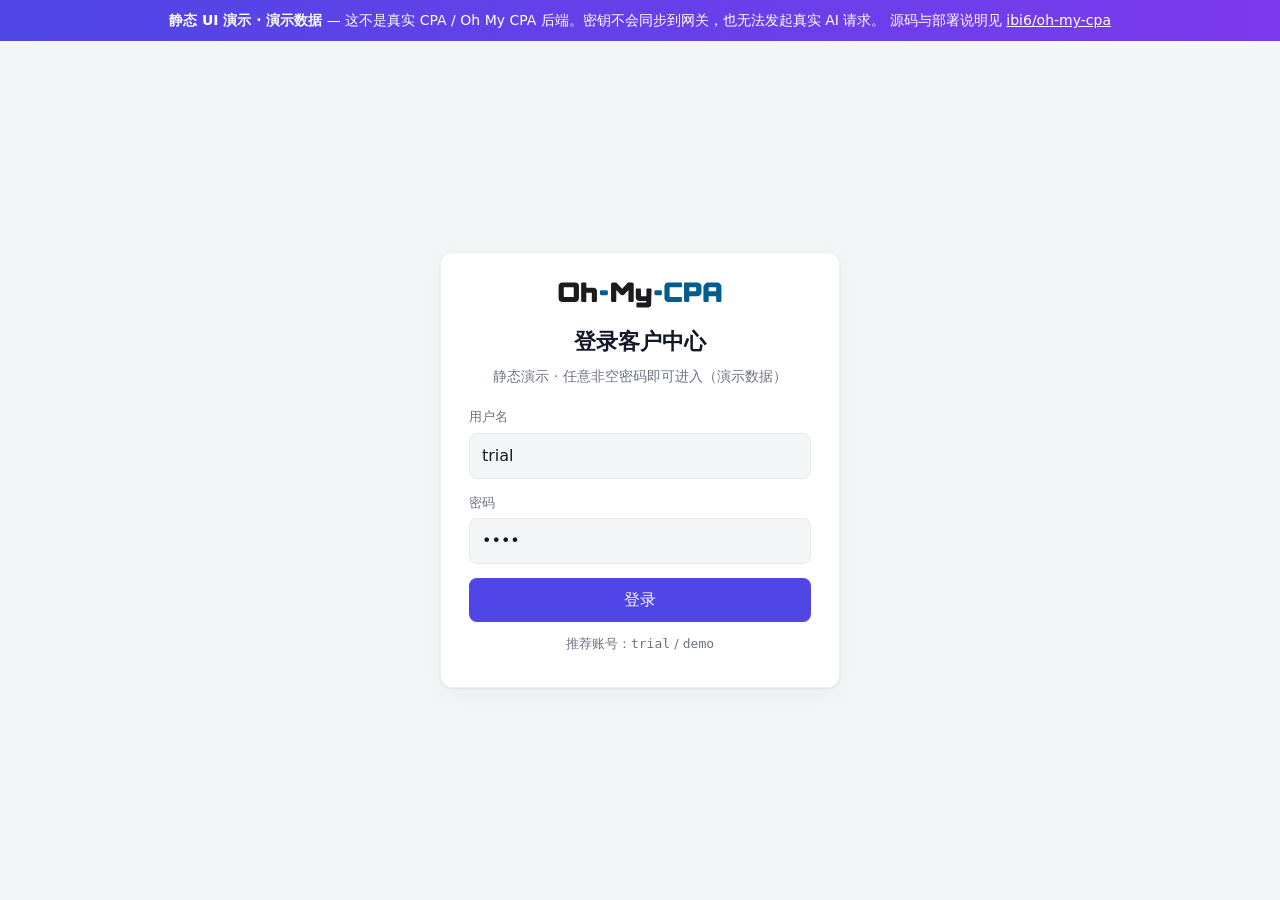
==== docs/portal-demo/index.html @ 4118c865 "docs(portal): add static customer-portal demo for GitHub Pages Ship a self-contained Chinese UI walk" ====
<!DOCTYPE html>
<html lang="zh-CN">
<head>
<meta charset="UTF-8" />
<meta name="viewport" content="width=device-width, initial-scale=1" />
<title>Oh My CPA · 客户门户演示</title>
<meta name="description" content="Oh My CPA P1 客户门户静态演示（演示数据，无真实后端）" />
<link rel="icon" href="data:image/svg+xml,%3Csvg xmlns='http://www.w3.org/2000/svg' viewBox='0 0 32 32'%3E%3Crect width='32' height='32' rx='8' fill='%234f46e5'/%3E%3Ctext x='16' y='22' text-anchor='middle' fill='white' font-size='14' font-family='system-ui'%3Eo%3C/text%3E%3C/svg%3E" />
<style>
  :root {
    --bg: #f4f5f7;
    --bg-elevated: #ffffff;
    --bg-surface: #f0f1f4;
    --fg: #111827;
    --muted: #6b7280;
    --border: #e5e7eb;
    --border-soft: #eef0f3;
    --accent: #4f46e5;
    --accent-fg: #ffffff;
    --success: #059669;
    --success-bg: #ecfdf5;
    --warn: #d97706;
    --warn-bg: #fffbeb;
    --danger: #dc2626;
    --danger-bg: #fef2f2;
    --neutral-bg: #f3f4f6;
    --radius: 12px;
    --radius-sm: 8px;
    --shadow: 0 1px 2px rgba(15, 23, 42, 0.06), 0 8px 24px rgba(15, 23, 42, 0.04);
    --font: "Inter", "PingFang SC", "Noto Sans SC", "Segoe UI", system-ui, sans-serif;
    --mono: "JetBrains Mono", "SF Mono", ui-monospace, Menlo, Consolas, monospace;
  }
  @media (prefers-color-scheme: dark) {
    :root {
      --bg: #0b0d12;
      --bg-elevated: #141821;
      --bg-surface: #1a1f2b;
      --fg: #e5e7eb;
      --muted: #9ca3af;
      --border: #2a3140;
      --border-soft: #1f2533;
      --accent: #818cf8;
      --accent-fg: #0b0d12;
      --success: #34d399;
      --success-bg: #064e3b;
      --warn: #fbbf24;
      --warn-bg: #451a03;
      --danger: #f87171;
      --danger-bg: #450a0a;
      --neutral-bg: #1f2533;
      --shadow: 0 1px 2px rgba(0,0,0,.4), 0 12px 32px rgba(0,0,0,.35);
    }
  }
  * { box-sizing: border-box; }
  html, body { margin: 0; padding: 0; }
  body {
    font-family: var(--font);
    background: var(--bg);
    color: var(--fg);
    min-height: 100vh;
    line-height: 1.5;
  }
  a { color: var(--accent); text-decoration: none; }
  a:hover { text-decoration: underline; }
  button, input {
    font: inherit;
  }
  .banner {
    background: linear-gradient(90deg, #4f46e5, #7c3aed);
    color: #fff;
    padding: 10px 16px;
    text-align: center;
    font-size: 14px;
  }
  .banner strong { font-weight: 700; }
  .banner a { color: #fff; text-decoration: underline; }

  /* Auth */
  .auth-shell { min-height: calc(100vh - 42px); display: flex; flex-direction: column; }
  .auth-main { flex: 1; display: grid; place-items: center; padding: 24px; }
  .auth-card {
    width: 100%; max-width: 400px;
    background: var(--bg-elevated);
    border: 1px solid var(--border-soft);
    border-radius: var(--radius);
    box-shadow: var(--shadow);
    padding: 28px 28px 20px;
  }
  .auth-brand { display: flex; justify-content: center; margin-bottom: 16px; }
  .auth-brand img { height: 28px; }
  .auth-title { margin: 0 0 8px; font-size: 22px; text-align: center; }
  .auth-sub { margin: 0 0 20px; color: var(--muted); text-align: center; font-size: 14px; }
  .field { margin-bottom: 14px; }
  .field label { display: block; font-size: 13px; margin-bottom: 6px; color: var(--muted); }
  .field input {
    width: 100%; padding: 10px 12px; border-radius: var(--radius-sm);
    border: 1px solid var(--border); background: var(--bg); color: var(--fg);
  }
  .field input:focus { outline: 2px solid color-mix(in srgb, var(--accent) 40%, transparent); border-color: var(--accent); }
  .btn {
    display: inline-flex; align-items: center; justify-content: center; gap: 6px;
    border: 1px solid transparent; border-radius: var(--radius-sm);
    padding: 9px 14px; cursor: pointer; font-weight: 560;
    background: var(--bg-surface); color: var(--fg);
  }
  .btn:hover { filter: brightness(0.98); }
  .btn-primary { background: var(--accent); color: var(--accent-fg); }
  .btn-primary:hover { filter: brightness(1.05); }
  .btn-ghost { background: transparent; border-color: var(--border); }
  .btn-danger { background: var(--danger-bg); color: var(--danger); border-color: transparent; }
  .btn-block { width: 100%; }
  .btn-link { background: none; border: none; color: var(--accent); padding: 8px; cursor: pointer; }
  .hint { font-size: 13px; color: var(--muted); text-align: center; margin-top: 12px; }
  .error {
    background: var(--danger-bg); color: var(--danger);
    border-radius: var(--radius-sm); padding: 10px 12px; margin-bottom: 12px; font-size: 14px;
  }

  /* Shell */
  .shell { min-height: calc(100vh - 42px); display: flex; flex-direction: column; }
  .header {
    display: flex; align-items: center; gap: 16px; flex-wrap: wrap;
    padding: 12px 24px; border-bottom: 1px solid var(--border-soft);
    background: var(--bg-elevated);
  }
  .brand { display: flex; align-items: center; gap: 8px; font-weight: 600; }
  .brand img { height: 22px; }
  .brand .suffix { opacity: 0.7; font-weight: 500; font-size: 13px; }
  .nav { display: flex; gap: 4px; flex: 1; flex-wrap: wrap; }
  .nav a {
    padding: 6px 12px; border-radius: 999px; color: var(--muted); font-size: 14px; font-weight: 500;
  }
  .nav a:hover { background: var(--bg-surface); text-decoration: none; color: var(--fg); }
  .nav a.active { background: color-mix(in srgb, var(--accent) 14%, transparent); color: var(--accent); }
  .user { display: flex; align-items: center; gap: 8px; font-size: 14px; color: var(--muted); }
  .main {
    width: 100%; max-width: 1120px; margin: 0 auto; padding: 24px;
    display: flex; flex-direction: column; gap: 16px;
  }
  .page-title { margin: 0; font-size: 24px; }
  .page-sub { margin: 4px 0 0; color: var(--muted); font-size: 14px; }
  .toolbar { display: flex; flex-wrap: wrap; align-items: center; justify-content: space-between; gap: 12px; }

  .panel {
    background: var(--bg-elevated); border: 1px solid var(--border-soft);
    border-radius: var(--radius); box-shadow: var(--shadow); padding: 16px 18px;
  }
  .panel h3 { margin: 0 0 12px; font-size: 15px; }
  .stats { display: grid; grid-template-columns: repeat(auto-fit, minmax(180px, 1fr)); gap: 12px; }
  .stat-label { font-size: 13px; opacity: 0.7; }
  .stat-value { font-size: 22px; font-weight: 650; font-variant-numeric: tabular-nums; margin-top: 4px; }
  .stat-meta { font-size: 12px; opacity: 0.7; margin-top: 4px; }
  .grid-two { display: grid; grid-template-columns: repeat(auto-fit, minmax(300px, 1fr)); gap: 16px; }

  table { width: 100%; border-collapse: collapse; font-size: 13px; }
  th, td { text-align: left; padding: 10px 8px; border-bottom: 1px solid var(--border-soft); }
  th { color: var(--muted); font-weight: 550; font-size: 12px; }
  td.num, th.num { text-align: right; font-variant-numeric: tabular-nums; }
  .mono { font-family: var(--mono); font-size: 12px; }
  .tag {
    display: inline-flex; align-items: center; padding: 2px 8px; border-radius: 999px;
    font-size: 12px; font-weight: 560;
  }
  .tag-success { background: var(--success-bg); color: var(--success); }
  .tag-warn { background: var(--warn-bg); color: var(--warn); }
  .tag-neutral { background: var(--neutral-bg); color: var(--muted); }
  .tag-danger { background: var(--danger-bg); color: var(--danger); }

  .secret {
    display: flex; align-items: center; gap: 8px; flex-wrap: wrap;
    padding: 10px 12px; border-radius: var(--radius-sm);
    background: var(--bg-surface); font-family: var(--mono); font-size: 13px; word-break: break-all;
  }
  .notice {
    background: color-mix(in srgb, var(--accent) 10%, var(--bg-elevated));
    border: 1px solid color-mix(in srgb, var(--accent) 25%, var(--border));
    border-radius: var(--radius-sm); padding: 12px 14px; font-size: 14px;
  }
  .modal-backdrop {
    position: fixed; inset: 0; background: rgba(15,23,42,.45);
    display: grid; place-items: center; padding: 16px; z-index: 50;
  }
  .modal {
    width: min(480px, 100%); background: var(--bg-elevated); border-radius: var(--radius);
    border: 1px solid var(--border); box-shadow: var(--shadow); padding: 20px;
  }
  .modal h3 { margin: 0 0 8px; }
  .modal p { margin: 0 0 12px; color: var(--muted); font-size: 14px; }
  .modal-actions { display: flex; justify-content: flex-end; gap: 8px; margin-top: 16px; }
  .empty { text-align: center; color: var(--muted); padding: 24px 8px; font-size: 14px; }
  .footer-note { color: var(--muted); font-size: 12px; margin-top: 8px; }
  @media (max-width: 640px) {
    .header { padding: 12px 16px; }
    .main { padding: 16px; }
  }
  .wordmark-dark { display: none; }
  @media (prefers-color-scheme: dark) {
    .wordmark-light { display: none; }
    .wordmark-dark { display: inline; }
  }
</style>
</head>
<body>
  <div class="banner">
    <strong>静态 UI 演示 · 演示数据</strong>
    — 这不是真实 CPA / Oh My CPA 后端。密钥不会同步到网关，也无法发起真实 AI 请求。
    源码与部署说明见
    <a href="https://github.com/ibi6/oh-my-cpa/tree/feat/distribution-p1" target="_blank" rel="noopener">ibi6/oh-my-cpa</a>
  </div>
  <div id="app"></div>

<script>
(() => {
  const DEMO_USER = { username: 'trial', display_name: '试用客户', password: 'demo' };
  const STATE_KEY = 'omc-portal-demo-v1';

  const sampleKeys = [
    { id: 1, name: '笔记本', prefix: 'sk-omc-RDkO', last4: 'yADn', state: 'active', requests: 1284, last_used: '2026-10-22 14:18', created: '2026-10-20 09:12' },
    { id: 2, name: 'CI', prefix: 'sk-omc-7pQm', last4: 'k2Lx', state: 'active', requests: 532, last_used: '2026-10-22 11:02', created: '2026-10-18 16:40' },
    { id: 3, name: '旧手机', prefix: 'sk-omc-ab12', last4: '9Zq1', state: 'revoked', requests: 88, last_used: '2026-10-12 08:21', created: '2026-09-30 10:00' },
  ];

  const sampleOverview = {
    window_days: 30,
    totals: { requests: 1816, failed: 23, tokens: 42_580_000, input: 31_200_000, output: 11_380_000, cost: 86.42 },
    last24h: { requests: 96, tokens: 2_140_000 },
    lifetime: { requests: 12450, tokens: 310_000_000 },
    models: [
      { model: 'claude-sonnet-4', requests: 980, tokens: 24_100_000, cost: 52.10 },
      { model: 'gpt-5', requests: 610, tokens: 14_800_000, cost: 28.40 },
      { model: 'gemini-2.5-pro', requests: 226, tokens: 3_680_000, cost: 5.92 },
    ],
    keys: [
      { name: '笔记本', requests: 1284, tokens: 30_200_000, cost: 61.20 },
      { name: 'CI', requests: 532, tokens: 12_380_000, cost: 25.22 },
    ],
    daily: [
      { day: '2026-10-22', requests: 96, failed: 2, tokens: 2_140_000, cost: 4.28 },
      { day: '2026-10-21', requests: 142, failed: 1, tokens: 3_420_000, cost: 6.91 },
      { day: '2026-10-20', requests: 118, failed: 0, tokens: 2_880_000, cost: 5.74 },
      { day: '2026-10-19', requests: 87, failed: 3, tokens: 1_950_000, cost: 3.88 },
      { day: '2026-10-18', requests: 155, failed: 4, tokens: 4_010_000, cost: 8.12 },
    ],
  };

  const sampleEvents = [
    { time: '2026-10-22 14:18:02', key: '笔记本', model: 'claude-sonnet-4', result: '200', input: 4200, output: 910, latency: '1.8s', cost: 0.042 },
    { time: '2026-10-22 14:12:41', key: 'CI', model: 'gpt-5', result: '200', input: 1800, output: 640, latency: '1.1s', cost: 0.021 },
    { time: '2026-10-22 13:55:09', key: '笔记本', model: 'claude-sonnet-4', result: '失败 429', input: 0, output: 0, latency: '0.2s', cost: 0 },
    { time: '2026-10-22 13:40:17', key: '笔记本', model: 'gemini-2.5-pro', result: '200', input: 2600, output: 720, latency: '2.4s', cost: 0.015 },
    { time: '2026-10-22 12:08:33', key: 'CI', model: 'gpt-5', result: '200', input: 950, output: 310, latency: '0.9s', cost: 0.011 },
    { time: '2026-10-22 11:22:05', key: '笔记本', model: 'claude-sonnet-4', result: '200', input: 5100, output: 1200, latency: '2.1s', cost: 0.051 },
  ];

  function loadAuth() {
    try { return JSON.parse(localStorage.getItem(STATE_KEY) || 'null'); } catch { return null; }
  }
  function saveAuth(v) {
    if (v) localStorage.setItem(STATE_KEY, JSON.stringify(v));
    else localStorage.removeItem(STATE_KEY);
  }

  function fmt(n) {
    return new Intl.NumberFormat('zh-CN').format(n);
  }
  function fmtTokens(n) {
    if (n >= 1e6) return (n / 1e6).toFixed(n >= 1e7 ? 1 : 2) + 'M';
    if (n >= 1e3) return (n / 1e3).toFixed(1) + 'K';
    return fmt(n);
  }
  function fmtUSD(n) {
    return '$' + Number(n).toFixed(2);
  }

  function wordmark() {
    return `
      <img class="wordmark-light" src="./omc-wordmark-light.svg" alt="Oh My CPA" />
      <img class="wordmark-dark" src="./omc-wordmark-dark.svg" alt="Oh My CPA" />
    `;
  }

  function route() {
    const h = (location.hash || '#/login').replace(/^#/, '') || '/login';
    return h.startsWith('/') ? h : '/' + h;
  }

  function navigate(path) {
    location.hash = path.startsWith('#') ? path : '#' + path;
  }

  let issuedSecret = null;
  let createOpen = false;
  let authError = '';

  function render() {
    const app = document.getElementById('app');
    const path = route();
    const auth = loadAuth();

    if (!auth && path !== '/login') {
      navigate('/login');
      return;
    }
    if (auth && (path === '/login' || path === '/')) {
      navigate('/overview');
      return;
    }

    if (path === '/login') {
      app.innerHTML = renderLogin();
      bindLogin();
      return;
    }

    const page = {
      '/overview': renderOverview,
      '/keys': renderKeys,
      '/usage': renderUsage,
      '/account': renderAccount,
    }[path] || renderOverview;

    app.innerHTML = `
      <div class="shell">
        ${renderHeader(path, auth)}
        <main class="main">${page(auth)}</main>
      </div>
      ${createOpen ? renderCreateModal() : ''}
      ${issuedSecret ? renderIssuedModal() : ''}
    `;
    bindShell();
  }

  function renderLogin() {
    return `
      <div class="auth-shell">
        <main class="auth-main">
          <section class="auth-card">
            <div class="auth-brand">${wordmark()}</div>
            <h1 class="auth-title">登录客户中心</h1>
            <p class="auth-sub">静态演示 · 任意非空密码即可进入（演示数据）</p>
            ${authError ? `<div class="error">${authError}</div>` : ''}
            <form id="login-form">
              <div class="field">
                <label for="username">用户名</label>
                <input id="username" name="username" autocomplete="username" value="trial" spellcheck="false" />
              </div>
              <div class="field">
                <label for="password">密码</label>
                <input id="password" name="password" type="password" autocomplete="current-password" value="demo" />
              </div>
              <button class="btn btn-primary btn-block" type="submit">登录</button>
            </form>
            <p class="hint">推荐账号：<code>trial</code> / <code>demo</code></p>
          </section>
        </main>
      </div>
    `;
  }

  function bindLogin() {
    const form = document.getElementById('login-form');
    form?.addEventListener('submit', (e) => {
      e.preventDefault();
      const username = form.username.value.trim();
      const password = form.password.value;
      if (!username || !password) {
        authError = '请输入用户名和密码';
        render();
        return;
      }
      authError = '';
      saveAuth({
        username,
        display_name: username === 'trial' ? '试用客户' : username,
        signed_in_at: new Date().toISOString(),
      });
      navigate('/overview');
    });
  }

  function renderHeader(path, auth) {
    const items = [
      ['/overview', '概览'],
      ['/keys', 'API 密钥'],
      ['/usage', '使用记录'],
      ['/account', '账户'],
    ];
    return `
      <header class="header">
        <div class="brand">
          ${wordmark()}
          <span class="suffix">客户中心</span>
        </div>
        <nav class="nav">
          ${items.map(([p, label]) => `<a href="#${p}" class="${path === p ? 'active' : ''}">${label}</a>`).join('')}
        </nav>
        <div class="user">
          <span>${auth.display_name || auth.username}</span>
          <button class="btn btn-ghost" id="sign-out" type="button">退出</button>
        </div>
      </header>
    `;
  }

  function renderOverview(auth) {
    const o = sampleOverview;
    return `
      <div class="toolbar">
        <div>
          <h1 class="page-title">${auth.display_name || auth.username}，你好</h1>
          <p class="page-sub">你的 API 使用情况 · <strong>演示数据</strong></p>
        </div>
      </div>
      <div class="notice">接入地址（演示）：<code class="mono">https://api.example.com/v1</code> — 请用你的 API 密钥作为 Bearer。真实环境由运营方配置。</div>
      <div class="stats">
        <div class="panel"><div class="stat-label">近 ${o.window_days} 天请求</div><div class="stat-value">${fmt(o.totals.requests)}</div><div class="stat-meta">失败 ${fmt(o.totals.failed)}</div></div>
        <div class="panel"><div class="stat-label">近 ${o.window_days} 天 Token</div><div class="stat-value">${fmtTokens(o.totals.tokens)}</div><div class="stat-meta">输入 ${fmtTokens(o.totals.input)} · 输出 ${fmtTokens(o.totals.output)}</div></div>
        <div class="panel"><div class="stat-label">近 ${o.window_days} 天费用估算</div><div class="stat-value">${fmtUSD(o.totals.cost)}</div><div class="stat-meta">演示估算</div></div>
        <div class="panel"><div class="stat-label">最近 24 小时请求</div><div class="stat-value">${fmt(o.last24h.requests)}</div><div class="stat-meta">${fmtTokens(o.last24h.tokens)} Token</div></div>
        <div class="panel"><div class="stat-label">累计请求</div><div class="stat-value">${fmt(o.lifetime.requests)}</div><div class="stat-meta">${fmtTokens(o.lifetime.tokens)} Token</div></div>
      </div>
      <div class="grid-two">
        <div class="panel">
          <h3>按模型</h3>
          <table>
            <thead><tr><th>模型</th><th class="num">请求</th><th class="num">Token</th><th class="num">费用</th></tr></thead>
            <tbody>
              ${o.models.map(m => `<tr><td class="mono">${m.model}</td><td class="num">${fmt(m.requests)}</td><td class="num">${fmtTokens(m.tokens)}</td><td class="num">${fmtUSD(m.cost)}</td></tr>`).join('')}
            </tbody>
          </table>
        </div>
        <div class="panel">
          <h3>按密钥</h3>
          <table>
            <thead><tr><th>密钥</th><th class="num">请求</th><th class="num">Token</th><th class="num">费用</th></tr></thead>
            <tbody>
              ${o.keys.map(k => `<tr><td>${k.name}</td><td class="num">${fmt(k.requests)}</td><td class="num">${fmtTokens(k.tokens)}</td><td class="num">${fmtUSD(k.cost)}</td></tr>`).join('')}
            </tbody>
          </table>
        </div>
      </div>
      <div class="panel">
        <h3>按天（UTC）</h3>
        <table>
          <thead><tr><th>日期 (UTC)</th><th class="num">失败</th><th class="num">请求</th><th class="num">Token</th><th class="num">费用</th></tr></thead>
          <tbody>
            ${o.daily.map(d => `<tr><td>${d.day}</td><td class="num">${fmt(d.failed)}</td><td class="num">${fmt(d.requests)}</td><td class="num">${fmtTokens(d.tokens)}</td><td class="num">${fmtUSD(d.cost)}</td></tr>`).join('')}
          </tbody>
        </table>
        <p class="footer-note">按天统计以 UTC 日期为准。以上均为演示数据。</p>
      </div>
    `;
  }

  function stateTag(state) {
    const map = {
      active: ['tag-success', '可用'],
      pending: ['tag-warn', '同步中'],
      missing: ['tag-danger', '缺失'],
      revoked: ['tag-neutral', '已撤销'],
      expired: ['tag-neutral', '已过期'],
      suspended: ['tag-warn', '账户已停用'],
    };
    const [cls, label] = map[state] || ['tag-neutral', state];
    return `<span class="tag ${cls}">${label}</span>`;
  }

  function renderKeys() {
    const active = sampleKeys.filter(k => k.state === 'active').length;
    return `
      <div class="toolbar">
        <div>
          <h1 class="page-title">API 密钥</h1>
          <p class="page-sub">${active} / 5 个可用 · <strong>演示数据</strong></p>
        </div>
        <button class="btn btn-primary" id="open-create" type="button">+ 创建密钥</button>
      </div>
      <div class="panel">
        <table>
          <thead>
            <tr>
              <th>名称</th><th>密钥</th><th>状态</th><th class="num">请求</th><th>最近使用</th><th>创建时间</th><th></th>
            </tr>
          </thead>
          <tbody>
            ${sampleKeys.map(k => `
              <tr>
                <td>${k.name}</td>
                <td class="mono">${k.prefix}…${k.last4}</td>
                <td>${stateTag(k.state)}</td>
                <td class="num">${fmt(k.requests)}</td>
                <td>${k.last_used}</td>
                <td>${k.created}</td>
                <td>${k.state === 'active' ? `<button class="btn btn-danger" data-revoke="${k.id}" type="button">撤销</button>` : ''}</td>
              </tr>
            `).join('')}
          </tbody>
        </table>
        <p class="footer-note">真实环境中，创建的 <code>sk-omc-…</code> 会同步进 CPA 的 access.api-keys；本页只是 UI 演示，不会写入任何网关。</p>
      </div>
    `;
  }

  function renderUsage() {
    return `
      <div class="toolbar">
        <div>
          <h1 class="page-title">使用记录</h1>
          <p class="page-sub">你的每一次请求，最新的在前 · <strong>演示数据</strong></p>
        </div>
      </div>
      <div class="panel">
        <table>
          <thead>
            <tr>
              <th>时间</th><th>密钥</th><th>模型</th><th>结果</th>
              <th class="num">输入</th><th class="num">输出</th><th class="num">耗时</th><th class="num">费用</th>
            </tr>
          </thead>
          <tbody>
            ${sampleEvents.map(e => `
              <tr>
                <td>${e.time}</td>
                <td>${e.key}</td>
                <td class="mono">${e.model}</td>
                <td>${e.result.startsWith('失败') ? `<span class="tag tag-danger">${e.result}</span>` : `<span class="tag tag-success">${e.result}</span>`}</td>
                <td class="num">${fmt(e.input)}</td>
                <td class="num">${fmt(e.output)}</td>
                <td class="num">${e.latency}</td>
                <td class="num">${fmtUSD(e.cost)}</td>
              </tr>
            `).join('')}
          </tbody>
        </table>
        <p class="footer-note">单笔记录按部署的保留期限清理；按天统计会长期保留。</p>
      </div>
    `;
  }

  function renderAccount(auth) {
    return `
      <div class="toolbar">
        <div>
          <h1 class="page-title">账户</h1>
          <p class="page-sub">资料与密码 · <strong>演示数据</strong></p>
        </div>
      </div>
      <div class="grid-two">
        <div class="panel">
          <h3>资料</h3>
          <p><strong>用户名</strong><br /><span class="mono">${auth.username}</span></p>
          <p><strong>显示名称</strong><br />${auth.display_name || '—'}</p>
          <p class="footer-note">创建于 2026-10-20 09:00（演示）</p>
        </div>
        <div class="panel">
          <h3>修改密码</h3>
          <div class="field"><label>当前密码</label><input type="password" placeholder="演示中不会真正修改" /></div>
          <div class="field"><label>新密码</label><input type="password" placeholder="8–128 个字符" /></div>
          <div class="field"><label>确认新密码</label><input type="password" /></div>
          <button class="btn btn-primary" id="fake-password" type="button">保存（演示）</button>
          <p class="footer-note">静态页不会改动任何真实账户。</p>
        </div>
      </div>
    `;
  }

  function renderCreateModal() {
    return `
      <div class="modal-backdrop" id="modal-create">
        <div class="modal" role="dialog" aria-modal="true" aria-labelledby="create-title">
          <h3 id="create-title">创建密钥</h3>
          <p>名称会显示在用量归因里。完整密钥只展示一次。</p>
          <div class="field"><label>名称</label><input id="new-key-name" placeholder="例如：笔记本" value="演示密钥" /></div>
          <div class="field"><label>到期日期</label><input type="date" disabled /><div class="footer-note">留空表示永不过期（演示固定为空）。</div></div>
          <div class="modal-actions">
            <button class="btn btn-ghost" id="cancel-create" type="button">取消</button>
            <button class="btn btn-primary" id="confirm-create" type="button">创建</button>
          </div>
        </div>
      </div>
    `;
  }

  function renderIssuedModal() {
    return `
      <div class="modal-backdrop" id="modal-issued">
        <div class="modal" role="dialog" aria-modal="true">
          <h3>密钥已创建</h3>
          <p>请立即复制并妥善保存。关闭后将无法再次查看完整密钥。<strong>（演示值）</strong></p>
          <div class="secret"><span>${issuedSecret}</span><button class="btn btn-ghost" id="copy-secret" type="button">复制</button></div>
          <p class="footer-note">Base URL：https://api.example.com/v1</p>
          <div class="modal-actions">
            <button class="btn btn-primary" id="close-issued" type="button">我已保存</button>
          </div>
        </div>
      </div>
    `;
  }

  function bindShell() {
    document.getElementById('sign-out')?.addEventListener('click', () => {
      saveAuth(null);
      issuedSecret = null;
      createOpen = false;
      navigate('/login');
    });
    document.getElementById('open-create')?.addEventListener('click', () => {
      createOpen = true;
      render();
    });
    document.getElementById('cancel-create')?.addEventListener('click', () => {
      createOpen = false;
      render();
    });
    document.getElementById('confirm-create')?.addEventListener('click', () => {
      const name = document.getElementById('new-key-name')?.value?.trim() || '演示密钥';
      const rand = Math.random().toString(36).slice(2, 10) + Math.random().toString(36).slice(2, 10);
      issuedSecret = 'sk-omc-DEMO' + rand + 'DEMO';
      sampleKeys.unshift({
        id: Date.now(),
        name,
        prefix: issuedSecret.slice(0, 12),
        last4: issuedSecret.slice(-4),
        state: 'active',
        requests: 0,
        last_used: '—',
        created: new Date().toISOString().slice(0, 16).replace('T', ' '),
      });
      createOpen = false;
      render();
    });
    document.getElementById('close-issued')?.addEventListener('click', () => {
      issuedSecret = null;
      render();
    });
    document.getElementById('copy-secret')?.addEventListener('click', async () => {
      try { await navigator.clipboard.writeText(issuedSecret); } catch {}
    });
    document.querySelectorAll('[data-revoke]').forEach((btn) => {
      btn.addEventListener('click', () => {
        const id = Number(btn.getAttribute('data-revoke'));
        const k = sampleKeys.find((x) => x.id === id);
        if (k && confirm(`撤销密钥「${k.name}」？使用它的客户端将立即无法访问。（演示）`)) {
          k.state = 'revoked';
          render();
        }
      });
    });
    document.getElementById('fake-password')?.addEventListener('click', () => {
      alert('这是静态演示，密码不会被修改。');
    });
  }

  window.addEventListener('hashchange', render);
  render();
})();
</script>
</body>
</html>
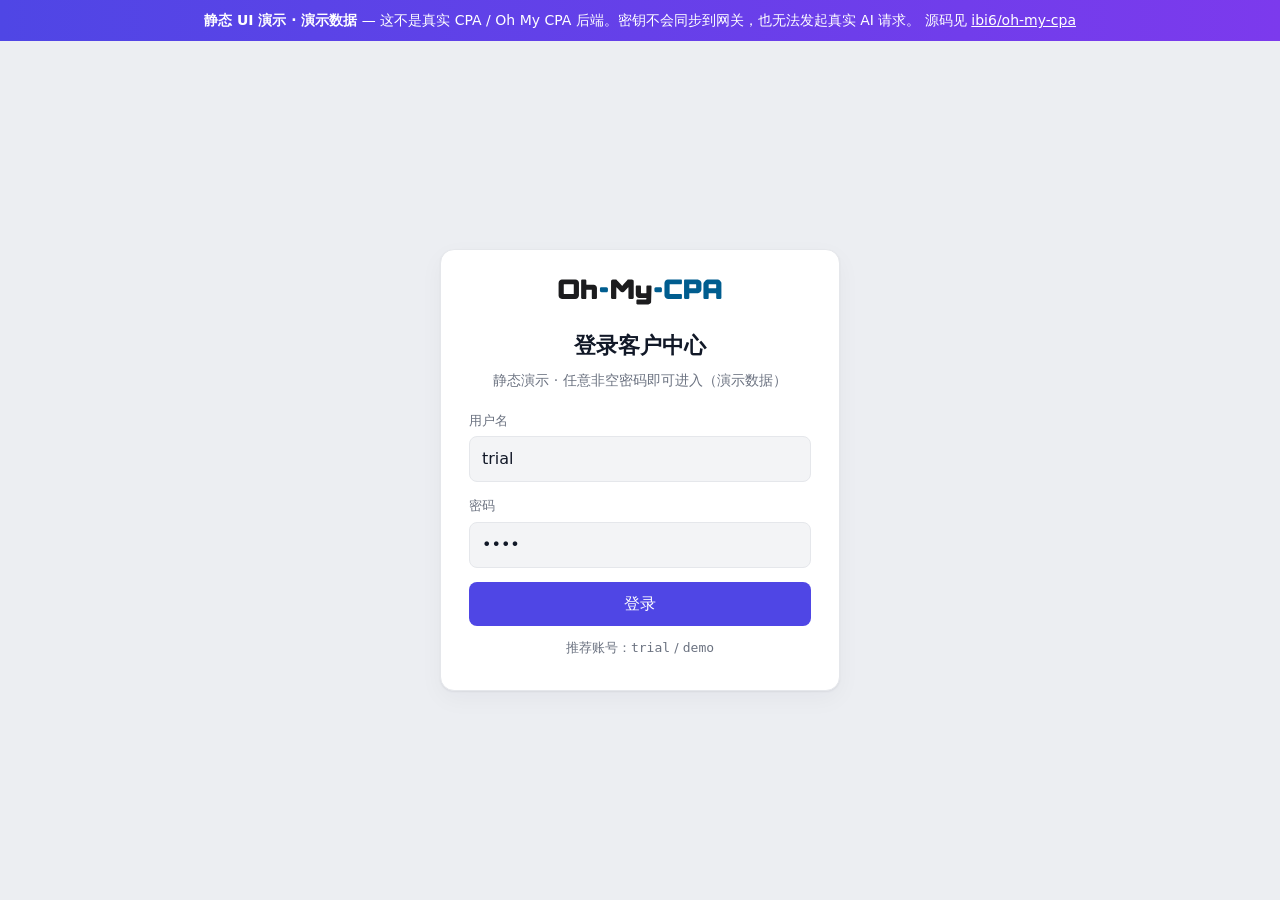
==== commit a6eb5d0a: "docs(portal-demo): use native console left sidebar layout Match AppLayout's rail: brand, grouped nav" ====
--- a/docs/portal-demo/index.html
+++ b/docs/portal-demo/index.html
@@ -4,19 +4,21 @@
 <meta charset="UTF-8" />
 <meta name="viewport" content="width=device-width, initial-scale=1" />
 <title>Oh My CPA · 客户门户演示</title>
-<meta name="description" content="Oh My CPA P1 客户门户静态演示（演示数据，无真实后端）" />
+<meta name="description" content="Oh My CPA P1 客户门户静态演示（侧边栏布局，演示数据，无真实后端）" />
 <link rel="icon" href="data:image/svg+xml,%3Csvg xmlns='http://www.w3.org/2000/svg' viewBox='0 0 32 32'%3E%3Crect width='32' height='32' rx='8' fill='%234f46e5'/%3E%3Ctext x='16' y='22' text-anchor='middle' fill='white' font-size='14' font-family='system-ui'%3Eo%3C/text%3E%3C/svg%3E" />
 <style>
   :root {
-    --bg: #f4f5f7;
-    --bg-elevated: #ffffff;
-    --bg-surface: #f0f1f4;
+    --canvas: #eceef2;
+    --bg: #ffffff;
+    --elevated: #ffffff;
+    --bg-surface: #f3f4f6;
     --fg: #111827;
+    --fg-2: #374151;
     --muted: #6b7280;
+    --meta: #9ca3af;
     --border: #e5e7eb;
-    --border-soft: #eef0f3;
     --accent: #4f46e5;
-    --accent-fg: #ffffff;
+    --accent-on: #ffffff;
     --success: #059669;
     --success-bg: #ecfdf5;
     --warn: #d97706;
@@ -24,23 +26,30 @@
     --danger: #dc2626;
     --danger-bg: #fef2f2;
     --neutral-bg: #f3f4f6;
-    --radius: 12px;
+    --radius-md: 8px;
+    --radius-lg: 14px;
     --radius-sm: 8px;
     --shadow: 0 1px 2px rgba(15, 23, 42, 0.06), 0 8px 24px rgba(15, 23, 42, 0.04);
     --font: "Inter", "PingFang SC", "Noto Sans SC", "Segoe UI", system-ui, sans-serif;
     --mono: "JetBrains Mono", "SF Mono", ui-monospace, Menlo, Consolas, monospace;
+    --sider-w: 236px;
+    --header-h: 56px;
+    --motion-fast: 120ms;
+    --ease: cubic-bezier(0.2, 0, 0, 1);
   }
   @media (prefers-color-scheme: dark) {
     :root {
-      --bg: #0b0d12;
-      --bg-elevated: #141821;
-      --bg-surface: #1a1f2b;
+      --canvas: #0b0d12;
+      --bg: #141821;
+      --elevated: #1a1f2b;
+      --bg-surface: #1f2533;
       --fg: #e5e7eb;
+      --fg-2: #c7CDD8;
       --muted: #9ca3af;
+      --meta: #6b7280;
       --border: #2a3140;
-      --border-soft: #1f2533;
       --accent: #818cf8;
-      --accent-fg: #0b0d12;
+      --accent-on: #0b0d12;
       --success: #34d399;
       --success-bg: #064e3b;
       --warn: #fbbf24;
@@ -52,39 +61,33 @@
     }
   }
   * { box-sizing: border-box; }
-  html, body { margin: 0; padding: 0; }
+  html, body { margin: 0; padding: 0; height: 100%; }
   body {
     font-family: var(--font);
-    background: var(--bg);
+    background: var(--canvas);
     color: var(--fg);
-    min-height: 100vh;
     line-height: 1.5;
+    overflow: hidden;
   }
   a { color: var(--accent); text-decoration: none; }
   a:hover { text-decoration: underline; }
-  button, input {
-    font: inherit;
-  }
+  button, input { font: inherit; }
+
   .banner {
+    position: relative; z-index: 40;
     background: linear-gradient(90deg, #4f46e5, #7c3aed);
-    color: #fff;
-    padding: 10px 16px;
-    text-align: center;
-    font-size: 14px;
+    color: #fff; padding: 10px 16px; text-align: center; font-size: 14px;
   }
   .banner strong { font-weight: 700; }
   .banner a { color: #fff; text-decoration: underline; }
 
-  /* Auth */
-  .auth-shell { min-height: calc(100vh - 42px); display: flex; flex-direction: column; }
+  /* ── Auth (no sidebar) ── */
+  .auth-shell { height: calc(100vh - 42px); height: calc(100dvh - 42px); display: flex; flex-direction: column; overflow: auto; }
   .auth-main { flex: 1; display: grid; place-items: center; padding: 24px; }
   .auth-card {
-    width: 100%; max-width: 400px;
-    background: var(--bg-elevated);
-    border: 1px solid var(--border-soft);
-    border-radius: var(--radius);
-    box-shadow: var(--shadow);
-    padding: 28px 28px 20px;
+    width: 100%; max-width: 400px; background: var(--bg);
+    border: 1px solid var(--border); border-radius: var(--radius-lg);
+    box-shadow: var(--shadow); padding: 28px 28px 20px;
   }
   .auth-brand { display: flex; justify-content: center; margin-bottom: 16px; }
   .auth-brand img { height: 28px; }
@@ -94,7 +97,7 @@
   .field label { display: block; font-size: 13px; margin-bottom: 6px; color: var(--muted); }
   .field input {
     width: 100%; padding: 10px 12px; border-radius: var(--radius-sm);
-    border: 1px solid var(--border); background: var(--bg); color: var(--fg);
+    border: 1px solid var(--border); background: var(--bg-surface); color: var(--fg);
   }
   .field input:focus { outline: 2px solid color-mix(in srgb, var(--accent) 40%, transparent); border-color: var(--accent); }
   .btn {
@@ -103,47 +106,99 @@
     padding: 9px 14px; cursor: pointer; font-weight: 560;
     background: var(--bg-surface); color: var(--fg);
   }
-  .btn:hover { filter: brightness(0.98); }
-  .btn-primary { background: var(--accent); color: var(--accent-fg); }
-  .btn-primary:hover { filter: brightness(1.05); }
+  .btn-primary { background: var(--accent); color: var(--accent-on); }
   .btn-ghost { background: transparent; border-color: var(--border); }
-  .btn-danger { background: var(--danger-bg); color: var(--danger); border-color: transparent; }
+  .btn-danger { background: var(--danger-bg); color: var(--danger); }
+  .btn-text { background: transparent; border: none; color: var(--fg-2); padding: 8px; }
   .btn-block { width: 100%; }
-  .btn-link { background: none; border: none; color: var(--accent); padding: 8px; cursor: pointer; }
   .hint { font-size: 13px; color: var(--muted); text-align: center; margin-top: 12px; }
   .error {
     background: var(--danger-bg); color: var(--danger);
     border-radius: var(--radius-sm); padding: 10px 12px; margin-bottom: 12px; font-size: 14px;
   }
 
-  /* Shell */
-  .shell { min-height: calc(100vh - 42px); display: flex; flex-direction: column; }
-  .header {
-    display: flex; align-items: center; gap: 16px; flex-wrap: wrap;
-    padding: 12px 24px; border-bottom: 1px solid var(--border-soft);
-    background: var(--bg-elevated);
-  }
-  .brand { display: flex; align-items: center; gap: 8px; font-weight: 600; }
-  .brand img { height: 22px; }
-  .brand .suffix { opacity: 0.7; font-weight: 500; font-size: 13px; }
-  .nav { display: flex; gap: 4px; flex: 1; flex-wrap: wrap; }
-  .nav a {
-    padding: 6px 12px; border-radius: 999px; color: var(--muted); font-size: 14px; font-weight: 500;
-  }
-  .nav a:hover { background: var(--bg-surface); text-decoration: none; color: var(--fg); }
-  .nav a.active { background: color-mix(in srgb, var(--accent) 14%, transparent); color: var(--accent); }
-  .user { display: flex; align-items: center; gap: 8px; font-size: 14px; color: var(--muted); }
-  .main {
-    width: 100%; max-width: 1120px; margin: 0 auto; padding: 24px;
-    display: flex; flex-direction: column; gap: 16px;
-  }
+  /* ── App shell with left sidebar (matches AppLayout) ── */
+  .app-shell {
+    height: calc(100vh - 42px); height: calc(100dvh - 42px);
+    display: flex; overflow: hidden; background: var(--canvas);
+  }
+  .app-sider {
+    width: var(--sider-w); flex: none;
+    display: flex; flex-direction: column;
+    height: 100%; overflow: hidden;
+    background: var(--canvas);
+  }
+  .app-brand {
+    display: flex; align-items: center; gap: 8px;
+    min-height: 60px; height: 60px; padding: 0 20px; cursor: pointer; flex: none;
+  }
+  .app-brand img { height: 20px; display: block; }
+  .app-brand .suffix { font-size: 12px; color: var(--muted); font-weight: 500; }
+  .app-sider-scroll { flex: 1 1 0; min-height: 0; overflow: auto; padding: 0 10px 12px; }
+  .nav-group-title {
+    color: var(--meta); font-size: 12px; font-weight: 500;
+    padding: 16px 10px 4px;
+  }
+  .nav-group:first-child .nav-group-title { padding-top: 4px; }
+  .nav-item {
+    display: flex; align-items: center; gap: 12px;
+    width: 100%; margin: 1px 0; padding: 0 10px; height: 36px;
+    border: none; border-radius: var(--radius-md);
+    background: transparent; color: var(--fg-2);
+    cursor: pointer; text-align: left; font-size: 14px; font-weight: 450;
+    transition: background-color var(--motion-fast) var(--ease), color var(--motion-fast) var(--ease);
+  }
+  .nav-item svg { width: 16px; height: 16px; flex: none; color: var(--muted); stroke-width: 1.75; }
+  .nav-item:hover { color: var(--fg); background: color-mix(in srgb, var(--fg) 5%, transparent); }
+  .nav-item:hover svg { color: var(--fg); }
+  .nav-item.active {
+    color: var(--fg); font-weight: 500;
+    background: color-mix(in srgb, var(--fg) 8%, transparent);
+  }
+  .nav-item.active svg { color: var(--fg); }
+  .app-sider-foot {
+    flex: none; padding: 12px 14px 16px;
+    border-top: 1px solid color-mix(in srgb, var(--fg) 8%, transparent);
+    display: flex; flex-direction: column; gap: 8px;
+  }
+  .sider-user { font-size: 13px; color: var(--muted); padding: 0 6px; overflow: hidden; text-overflow: ellipsis; white-space: nowrap; }
+  .sider-user strong { color: var(--fg); font-weight: 560; }
+
+  .app-body {
+    flex: 1 1 0; min-width: 0; min-height: 0;
+    display: flex; flex-direction: column;
+    margin: 8px 8px 8px 0;
+    background: var(--bg);
+    border: 1px solid var(--border);
+    border-radius: var(--radius-lg);
+    overflow: hidden;
+  }
+  .app-header {
+    flex: none; height: var(--header-h);
+    display: flex; align-items: center; justify-content: space-between; gap: 16px;
+    padding: 0 16px 0 12px;
+    border-bottom: 1px solid var(--border);
+  }
+  .app-header-left { display: flex; align-items: center; gap: 8px; min-width: 0; }
+  .collapse-btn {
+    width: 32px; height: 32px; border: none; border-radius: var(--radius-sm);
+    background: transparent; color: var(--fg-2); cursor: pointer;
+    display: inline-flex; align-items: center; justify-content: center;
+  }
+  .collapse-btn:hover { background: color-mix(in srgb, var(--fg) 6%, transparent); }
+  .breadcrumb { display: flex; align-items: center; gap: 8px; font-size: 13px; color: var(--muted); white-space: nowrap; min-width: 0; }
+  .breadcrumb .current { color: var(--fg); overflow: hidden; text-overflow: ellipsis; }
+  .breadcrumb .sep { opacity: 0.5; }
+  .app-content { flex: 1 1 0; min-height: 0; overflow: auto; padding: 24px; }
+  .content-inner { max-width: 1120px; margin: 0 auto; display: flex; flex-direction: column; gap: 16px; }
+
   .page-title { margin: 0; font-size: 24px; }
   .page-sub { margin: 4px 0 0; color: var(--muted); font-size: 14px; }
   .toolbar { display: flex; flex-wrap: wrap; align-items: center; justify-content: space-between; gap: 12px; }
 
   .panel {
-    background: var(--bg-elevated); border: 1px solid var(--border-soft);
-    border-radius: var(--radius); box-shadow: var(--shadow); padding: 16px 18px;
+    background: var(--bg); border: 1px solid var(--border);
+    border-radius: var(--radius-lg); padding: 16px 18px;
   }
   .panel h3 { margin: 0 0 12px; font-size: 15px; }
   .stats { display: grid; grid-template-columns: repeat(auto-fit, minmax(180px, 1fr)); gap: 12px; }
@@ -153,7 +208,7 @@
   .grid-two { display: grid; grid-template-columns: repeat(auto-fit, minmax(300px, 1fr)); gap: 16px; }
 
   table { width: 100%; border-collapse: collapse; font-size: 13px; }
-  th, td { text-align: left; padding: 10px 8px; border-bottom: 1px solid var(--border-soft); }
+  th, td { text-align: left; padding: 10px 8px; border-bottom: 1px solid var(--border); }
   th { color: var(--muted); font-weight: 550; font-size: 12px; }
   td.num, th.num { text-align: right; font-variant-numeric: tabular-nums; }
   .mono { font-family: var(--mono); font-size: 12px; }
@@ -172,7 +227,7 @@
     background: var(--bg-surface); font-family: var(--mono); font-size: 13px; word-break: break-all;
   }
   .notice {
-    background: color-mix(in srgb, var(--accent) 10%, var(--bg-elevated));
+    background: color-mix(in srgb, var(--accent) 10%, var(--bg));
     border: 1px solid color-mix(in srgb, var(--accent) 25%, var(--border));
     border-radius: var(--radius-sm); padding: 12px 14px; font-size: 14px;
   }
@@ -181,18 +236,44 @@
     display: grid; place-items: center; padding: 16px; z-index: 50;
   }
   .modal {
-    width: min(480px, 100%); background: var(--bg-elevated); border-radius: var(--radius);
+    width: min(480px, 100%); background: var(--elevated); border-radius: var(--radius-lg);
     border: 1px solid var(--border); box-shadow: var(--shadow); padding: 20px;
   }
   .modal h3 { margin: 0 0 8px; }
   .modal p { margin: 0 0 12px; color: var(--muted); font-size: 14px; }
   .modal-actions { display: flex; justify-content: flex-end; gap: 8px; margin-top: 16px; }
-  .empty { text-align: center; color: var(--muted); padding: 24px 8px; font-size: 14px; }
   .footer-note { color: var(--muted); font-size: 12px; margin-top: 8px; }
-  @media (max-width: 640px) {
-    .header { padding: 12px 16px; }
-    .main { padding: 16px; }
-  }
+
+  .app-shell.collapsed { --sider-w: 58px; }
+  .app-shell.collapsed .app-brand { justify-content: center; padding: 0; }
+  .app-shell.collapsed .app-brand .suffix,
+  .app-shell.collapsed .nav-group-title,
+  .app-shell.collapsed .nav-item span,
+  .app-shell.collapsed .sider-user,
+  .app-shell.collapsed .sider-signout-label { display: none; }
+  .app-shell.collapsed .nav-item { justify-content: center; padding: 0; }
+  .app-shell.collapsed .app-sider-foot { align-items: center; }
+  .app-shell.collapsed .wordmark-full { display: none !important; }
+  .app-shell.collapsed .wordmark-mark { display: block !important; }
+  .wordmark-mark { display: none; height: 20px; width: 20px; }
+
+  .mobile-only { display: none; }
+  @media (max-width: 900px) {
+    .app-sider { display: none; }
+    .app-shell.mobile-nav-open .app-sider {
+      display: flex; position: fixed; inset: 42px auto 0 0; z-index: 30;
+      box-shadow: var(--shadow); border-right: 1px solid var(--border);
+    }
+    .mobile-mask {
+      display: none; position: fixed; inset: 42px 0 0 0; background: rgba(15,23,42,.35); z-index: 25;
+    }
+    .app-shell.mobile-nav-open .mobile-mask { display: block; }
+    .app-body { margin: 0; border: 0; border-radius: 0; }
+    .mobile-only { display: inline-flex; }
+    .desktop-only { display: none !important; }
+    .app-content { padding: 16px; }
+  }
+
   .wordmark-dark { display: none; }
   @media (prefers-color-scheme: dark) {
     .wordmark-light { display: none; }
@@ -204,45 +285,66 @@
   <div class="banner">
     <strong>静态 UI 演示 · 演示数据</strong>
     — 这不是真实 CPA / Oh My CPA 后端。密钥不会同步到网关，也无法发起真实 AI 请求。
-    源码与部署说明见
+    源码见
     <a href="https://github.com/ibi6/oh-my-cpa/tree/feat/distribution-p1" target="_blank" rel="noopener">ibi6/oh-my-cpa</a>
   </div>
   <div id="app"></div>
 
 <script>
 (() => {
-  const DEMO_USER = { username: 'trial', display_name: '试用客户', password: 'demo' };
   const STATE_KEY = 'omc-portal-demo-v1';
+  const COLLAPSE_KEY = 'omc-portal-demo-collapsed';
+
+  const ICONS = {
+    overview: '<svg viewBox="0 0 24 24" fill="none" stroke="currentColor"><rect x="3" y="3" width="7" height="9" rx="1.5"/><rect x="14" y="3" width="7" height="5" rx="1.5"/><rect x="14" y="12" width="7" height="9" rx="1.5"/><rect x="3" y="16" width="7" height="5" rx="1.5"/></svg>',
+    keys: '<svg viewBox="0 0 24 24" fill="none" stroke="currentColor"><circle cx="8" cy="15" r="4"/><path d="M10.5 12.5 20 3m0 0h-4m4 0v4"/><circle cx="8" cy="15" r="1.2" fill="currentColor" stroke="none"/></svg>',
+    usage: '<svg viewBox="0 0 24 24" fill="none" stroke="currentColor"><path d="M3 12a9 9 0 1 0 9-9"/><path d="M3 3v5h5"/><path d="M12 7v5l3 2"/></svg>',
+    account: '<svg viewBox="0 0 24 24" fill="none" stroke="currentColor"><circle cx="12" cy="8" r="4"/><path d="M4 20c1.5-3.5 4.5-5 8-5s6.5 1.5 8 5"/></svg>',
+    menu: '<svg viewBox="0 0 24 24" width="18" height="18" fill="none" stroke="currentColor" stroke-width="1.75"><path d="M4 7h16M4 12h16M4 17h16"/></svg>',
+    fold: '<svg viewBox="0 0 24 24" width="18" height="18" fill="none" stroke="currentColor" stroke-width="1.75"><path d="M4 6h10M4 12h16M4 18h10"/><path d="m15 9-3 3 3 3"/></svg>',
+    unfold: '<svg viewBox="0 0 24 24" width="18" height="18" fill="none" stroke="currentColor" stroke-width="1.75"><path d="M4 6h16M4 12h10M4 18h16"/><path d="m12 9 3 3-3 3"/></svg>',
+    logout: '<svg viewBox="0 0 24 24" width="16" height="16" fill="none" stroke="currentColor" stroke-width="1.75"><path d="M9 21H5a2 2 0 0 1-2-2V5a2 2 0 0 1 2-2h4"/><path d="m16 17 5-5-5-5"/><path d="M21 12H9"/></svg>',
+  };
+
+  const NAV = [
+    { group: '使用', items: [
+      { path: '/overview', label: '概览', icon: 'overview', crumb: '概览' },
+      { path: '/keys', label: 'API 密钥', icon: 'keys', crumb: 'API 密钥' },
+      { path: '/usage', label: '使用记录', icon: 'usage', crumb: '使用记录' },
+    ]},
+    { group: '账户', items: [
+      { path: '/account', label: '账户', icon: 'account', crumb: '账户' },
+    ]},
+  ];
+  const ALL_ITEMS = NAV.flatMap(g => g.items);
 
   const sampleKeys = [
     { id: 1, name: '笔记本', prefix: 'sk-omc-RDkO', last4: 'yADn', state: 'active', requests: 1284, last_used: '2026-10-22 14:18', created: '2026-10-20 09:12' },
     { id: 2, name: 'CI', prefix: 'sk-omc-7pQm', last4: 'k2Lx', state: 'active', requests: 532, last_used: '2026-10-22 11:02', created: '2026-10-18 16:40' },
     { id: 3, name: '旧手机', prefix: 'sk-omc-ab12', last4: '9Zq1', state: 'revoked', requests: 88, last_used: '2026-10-12 08:21', created: '2026-09-30 10:00' },
   ];
-
   const sampleOverview = {
     window_days: 30,
-    totals: { requests: 1816, failed: 23, tokens: 42_580_000, input: 31_200_000, output: 11_380_000, cost: 86.42 },
-    last24h: { requests: 96, tokens: 2_140_000 },
-    lifetime: { requests: 12450, tokens: 310_000_000 },
+    totals: { requests: 1816, failed: 23, tokens: 42580000, input: 31200000, output: 11380000, cost: 86.42 },
+    last24h: { requests: 96, tokens: 2140000 },
+    lifetime: { requests: 12450, tokens: 310000000 },
     models: [
-      { model: 'claude-sonnet-4', requests: 980, tokens: 24_100_000, cost: 52.10 },
-      { model: 'gpt-5', requests: 610, tokens: 14_800_000, cost: 28.40 },
-      { model: 'gemini-2.5-pro', requests: 226, tokens: 3_680_000, cost: 5.92 },
+      { model: 'claude-sonnet-4', requests: 980, tokens: 24100000, cost: 52.10 },
+      { model: 'gpt-5', requests: 610, tokens: 14800000, cost: 28.40 },
+      { model: 'gemini-2.5-pro', requests: 226, tokens: 3680000, cost: 5.92 },
     ],
     keys: [
-      { name: '笔记本', requests: 1284, tokens: 30_200_000, cost: 61.20 },
-      { name: 'CI', requests: 532, tokens: 12_380_000, cost: 25.22 },
+      { name: '笔记本', requests: 1284, tokens: 30200000, cost: 61.20 },
+      { name: 'CI', requests: 532, tokens: 12380000, cost: 25.22 },
     ],
     daily: [
-      { day: '2026-10-22', requests: 96, failed: 2, tokens: 2_140_000, cost: 4.28 },
-      { day: '2026-10-21', requests: 142, failed: 1, tokens: 3_420_000, cost: 6.91 },
-      { day: '2026-10-20', requests: 118, failed: 0, tokens: 2_880_000, cost: 5.74 },
-      { day: '2026-10-19', requests: 87, failed: 3, tokens: 1_950_000, cost: 3.88 },
-      { day: '2026-10-18', requests: 155, failed: 4, tokens: 4_010_000, cost: 8.12 },
+      { day: '2026-10-22', requests: 96, failed: 2, tokens: 2140000, cost: 4.28 },
+      { day: '2026-10-21', requests: 142, failed: 1, tokens: 3420000, cost: 6.91 },
+      { day: '2026-10-20', requests: 118, failed: 0, tokens: 2880000, cost: 5.74 },
+      { day: '2026-10-19', requests: 87, failed: 3, tokens: 1950000, cost: 3.88 },
+      { day: '2026-10-18', requests: 155, failed: 4, tokens: 4010000, cost: 8.12 },
     ],
   };
-
   const sampleEvents = [
     { time: '2026-10-22 14:18:02', key: '笔记本', model: 'claude-sonnet-4', result: '200', input: 4200, output: 910, latency: '1.8s', cost: 0.042 },
     { time: '2026-10-22 14:12:41', key: 'CI', model: 'gpt-5', result: '200', input: 1800, output: 640, latency: '1.1s', cost: 0.021 },
@@ -252,6 +354,12 @@
     { time: '2026-10-22 11:22:05', key: '笔记本', model: 'claude-sonnet-4', result: '200', input: 5100, output: 1200, latency: '2.1s', cost: 0.051 },
   ];
 
+  let issuedSecret = null;
+  let createOpen = false;
+  let authError = '';
+  let mobileNavOpen = false;
+  let collapsed = localStorage.getItem(COLLAPSE_KEY) === '1';
+
   function loadAuth() {
     try { return JSON.parse(localStorage.getItem(STATE_KEY) || 'null'); } catch { return null; }
   }
@@ -259,23 +367,24 @@
     if (v) localStorage.setItem(STATE_KEY, JSON.stringify(v));
     else localStorage.removeItem(STATE_KEY);
   }
-
-  function fmt(n) {
-    return new Intl.NumberFormat('zh-CN').format(n);
-  }
+  function fmt(n) { return new Intl.NumberFormat('zh-CN').format(n); }
   function fmtTokens(n) {
     if (n >= 1e6) return (n / 1e6).toFixed(n >= 1e7 ? 1 : 2) + 'M';
     if (n >= 1e3) return (n / 1e3).toFixed(1) + 'K';
     return fmt(n);
   }
-  function fmtUSD(n) {
-    return '$' + Number(n).toFixed(2);
-  }
-
-  function wordmark() {
-    return `
-      <img class="wordmark-light" src="./omc-wordmark-light.svg" alt="Oh My CPA" />
-      <img class="wordmark-dark" src="./omc-wordmark-dark.svg" alt="Oh My CPA" />
+  function fmtUSD(n) { return '$' + Number(n).toFixed(2); }
+
+  function wordmark(full = true) {
+    if (!full) {
+      return `<svg class="wordmark-mark" viewBox="0 0 32 32" aria-hidden="true"><rect width="32" height="32" rx="8" fill="#4f46e5"/><text x="16" y="22" text-anchor="middle" fill="white" font-size="14" font-family="system-ui">o</text></svg>`;
+    }
+    return `
+      <span class="wordmark-full">
+        <img class="wordmark-light" src="./omc-wordmark-light.svg" alt="Oh My CPA" />
+        <img class="wordmark-dark" src="./omc-wordmark-dark.svg" alt="Oh My CPA" />
+      </span>
+      ${wordmark(false)}
     `;
   }
 
@@ -283,28 +392,17 @@
     const h = (location.hash || '#/login').replace(/^#/, '') || '/login';
     return h.startsWith('/') ? h : '/' + h;
   }
-
   function navigate(path) {
     location.hash = path.startsWith('#') ? path : '#' + path;
   }
-
-  let issuedSecret = null;
-  let createOpen = false;
-  let authError = '';
 
   function render() {
     const app = document.getElementById('app');
     const path = route();
     const auth = loadAuth();
 
-    if (!auth && path !== '/login') {
-      navigate('/login');
-      return;
-    }
-    if (auth && (path === '/login' || path === '/')) {
-      navigate('/overview');
-      return;
-    }
+    if (!auth && path !== '/login') { navigate('/login'); return; }
+    if (auth && (path === '/login' || path === '/')) { navigate('/overview'); return; }
 
     if (path === '/login') {
       app.innerHTML = renderLogin();
@@ -319,10 +417,55 @@
       '/account': renderAccount,
     }[path] || renderOverview;
 
+    const item = ALL_ITEMS.find(i => i.path === path) || ALL_ITEMS[0];
+    const group = NAV.find(g => g.items.some(i => i.path === item.path));
+
     app.innerHTML = `
-      <div class="shell">
-        ${renderHeader(path, auth)}
-        <main class="main">${page(auth)}</main>
+      <div class="app-shell${collapsed ? ' collapsed' : ''}${mobileNavOpen ? ' mobile-nav-open' : ''}">
+        <div class="mobile-mask" id="mobile-mask"></div>
+        <aside class="app-sider" aria-label="客户中心导航">
+          <div class="app-brand" id="brand-home" title="概览">
+            ${wordmark(true)}
+            <span class="suffix">客户中心</span>
+          </div>
+          <div class="app-sider-scroll">
+            ${NAV.map(g => `
+              <div class="nav-group">
+                <div class="nav-group-title">${g.group}</div>
+                ${g.items.map(i => `
+                  <button type="button" class="nav-item${i.path === path ? ' active' : ''}" data-nav="${i.path}" title="${i.label}">
+                    ${ICONS[i.icon]}<span>${i.label}</span>
+                  </button>
+                `).join('')}
+              </div>
+            `).join('')}
+          </div>
+          <div class="app-sider-foot">
+            <div class="sider-user"><strong>${auth.display_name || auth.username}</strong></div>
+            <button type="button" class="btn btn-ghost btn-block" id="sign-out" title="退出">
+              ${ICONS.logout}<span class="sider-signout-label">退出</span>
+            </button>
+          </div>
+        </aside>
+        <div class="app-body">
+          <header class="app-header">
+            <div class="app-header-left">
+              <button type="button" class="collapse-btn mobile-only" id="open-mobile-nav" aria-label="打开导航">${ICONS.menu}</button>
+              <button type="button" class="collapse-btn desktop-only" id="toggle-collapse" aria-label="${collapsed ? '展开侧栏' : '收起侧栏'}">${collapsed ? ICONS.unfold : ICONS.fold}</button>
+              <div class="breadcrumb">
+                <span>${group ? group.group : '客户中心'}</span>
+                <span class="sep">/</span>
+                <span class="current">${item.crumb}</span>
+              </div>
+            </div>
+            <div class="app-header-actions">
+              <span style="font-size:12px;color:var(--muted)">演示数据</span>
+            </div>
+          </header>
+          <main class="app-content">
+            <div class="content-inner">${page(auth)}</div>
+          </main>
+        </div>
       </div>
       ${createOpen ? renderCreateModal() : ''}
       ${issuedSecret ? renderIssuedModal() : ''}
@@ -335,19 +478,13 @@
       <div class="auth-shell">
         <main class="auth-main">
           <section class="auth-card">
-            <div class="auth-brand">${wordmark()}</div>
+            <div class="auth-brand">${wordmark(true)}</div>
             <h1 class="auth-title">登录客户中心</h1>
             <p class="auth-sub">静态演示 · 任意非空密码即可进入（演示数据）</p>
             ${authError ? `<div class="error">${authError}</div>` : ''}
             <form id="login-form">
-              <div class="field">
-                <label for="username">用户名</label>
-                <input id="username" name="username" autocomplete="username" value="trial" spellcheck="false" />
-              </div>
-              <div class="field">
-                <label for="password">密码</label>
-                <input id="password" name="password" type="password" autocomplete="current-password" value="demo" />
-              </div>
+              <div class="field"><label for="username">用户名</label><input id="username" name="username" autocomplete="username" value="trial" spellcheck="false" /></div>
+              <div class="field"><label for="password">密码</label><input id="password" name="password" type="password" autocomplete="current-password" value="demo" /></div>
               <button class="btn btn-primary btn-block" type="submit">登录</button>
             </form>
             <p class="hint">推荐账号：<code>trial</code> / <code>demo</code></p>
@@ -358,48 +495,16 @@
   }
 
   function bindLogin() {
-    const form = document.getElementById('login-form');
-    form?.addEventListener('submit', (e) => {
+    document.getElementById('login-form')?.addEventListener('submit', (e) => {
       e.preventDefault();
+      const form = e.target;
       const username = form.username.value.trim();
       const password = form.password.value;
-      if (!username || !password) {
-        authError = '请输入用户名和密码';
-        render();
-        return;
-      }
+      if (!username || !password) { authError = '请输入用户名和密码'; render(); return; }
       authError = '';
-      saveAuth({
-        username,
-        display_name: username === 'trial' ? '试用客户' : username,
-        signed_in_at: new Date().toISOString(),
-      });
+      saveAuth({ username, display_name: username === 'trial' ? '试用客户' : username });
       navigate('/overview');
     });
-  }
-
-  function renderHeader(path, auth) {
-    const items = [
-      ['/overview', '概览'],
-      ['/keys', 'API 密钥'],
-      ['/usage', '使用记录'],
-      ['/account', '账户'],
-    ];
-    return `
-      <header class="header">
-        <div class="brand">
-          ${wordmark()}
-          <span class="suffix">客户中心</span>
-        </div>
-        <nav class="nav">
-          ${items.map(([p, label]) => `<a href="#${p}" class="${path === p ? 'active' : ''}">${label}</a>`).join('')}
-        </nav>
-        <div class="user">
-          <span>${auth.display_name || auth.username}</span>
-          <button class="btn btn-ghost" id="sign-out" type="button">退出</button>
-        </div>
-      </header>
-    `;
   }
 
   function renderOverview(auth) {
@@ -411,7 +516,7 @@
           <p class="page-sub">你的 API 使用情况 · <strong>演示数据</strong></p>
         </div>
       </div>
-      <div class="notice">接入地址（演示）：<code class="mono">https://api.example.com/v1</code> — 请用你的 API 密钥作为 Bearer。真实环境由运营方配置。</div>
+      <div class="notice">接入地址（演示）：<code class="mono">https://api.example.com/v1</code> — 用 API 密钥作为 Bearer。真实环境由运营方配置。</div>
       <div class="stats">
         <div class="panel"><div class="stat-label">近 ${o.window_days} 天请求</div><div class="stat-value">${fmt(o.totals.requests)}</div><div class="stat-meta">失败 ${fmt(o.totals.failed)}</div></div>
         <div class="panel"><div class="stat-label">近 ${o.window_days} 天 Token</div><div class="stat-value">${fmtTokens(o.totals.tokens)}</div><div class="stat-meta">输入 ${fmtTokens(o.totals.input)} · 输出 ${fmtTokens(o.totals.output)}</div></div>
@@ -420,47 +525,25 @@
         <div class="panel"><div class="stat-label">累计请求</div><div class="stat-value">${fmt(o.lifetime.requests)}</div><div class="stat-meta">${fmtTokens(o.lifetime.tokens)} Token</div></div>
       </div>
       <div class="grid-two">
-        <div class="panel">
-          <h3>按模型</h3>
-          <table>
-            <thead><tr><th>模型</th><th class="num">请求</th><th class="num">Token</th><th class="num">费用</th></tr></thead>
-            <tbody>
-              ${o.models.map(m => `<tr><td class="mono">${m.model}</td><td class="num">${fmt(m.requests)}</td><td class="num">${fmtTokens(m.tokens)}</td><td class="num">${fmtUSD(m.cost)}</td></tr>`).join('')}
-            </tbody>
-          </table>
-        </div>
-        <div class="panel">
-          <h3>按密钥</h3>
-          <table>
-            <thead><tr><th>密钥</th><th class="num">请求</th><th class="num">Token</th><th class="num">费用</th></tr></thead>
-            <tbody>
-              ${o.keys.map(k => `<tr><td>${k.name}</td><td class="num">${fmt(k.requests)}</td><td class="num">${fmtTokens(k.tokens)}</td><td class="num">${fmtUSD(k.cost)}</td></tr>`).join('')}
-            </tbody>
-          </table>
-        </div>
-      </div>
-      <div class="panel">
-        <h3>按天（UTC）</h3>
-        <table>
-          <thead><tr><th>日期 (UTC)</th><th class="num">失败</th><th class="num">请求</th><th class="num">Token</th><th class="num">费用</th></tr></thead>
-          <tbody>
-            ${o.daily.map(d => `<tr><td>${d.day}</td><td class="num">${fmt(d.failed)}</td><td class="num">${fmt(d.requests)}</td><td class="num">${fmtTokens(d.tokens)}</td><td class="num">${fmtUSD(d.cost)}</td></tr>`).join('')}
-          </tbody>
-        </table>
+        <div class="panel"><h3>按模型</h3>
+          <table><thead><tr><th>模型</th><th class="num">请求</th><th class="num">Token</th><th class="num">费用</th></tr></thead>
+          <tbody>${o.models.map(m => `<tr><td class="mono">${m.model}</td><td class="num">${fmt(m.requests)}</td><td class="num">${fmtTokens(m.tokens)}</td><td class="num">${fmtUSD(m.cost)}</td></tr>`).join('')}</tbody></table>
+        </div>
+        <div class="panel"><h3>按密钥</h3>
+          <table><thead><tr><th>密钥</th><th class="num">请求</th><th class="num">Token</th><th class="num">费用</th></tr></thead>
+          <tbody>${o.keys.map(k => `<tr><td>${k.name}</td><td class="num">${fmt(k.requests)}</td><td class="num">${fmtTokens(k.tokens)}</td><td class="num">${fmtUSD(k.cost)}</td></tr>`).join('')}</tbody></table>
+        </div>
+      </div>
+      <div class="panel"><h3>按天（UTC）</h3>
+        <table><thead><tr><th>日期 (UTC)</th><th class="num">失败</th><th class="num">请求</th><th class="num">Token</th><th class="num">费用</th></tr></thead>
+        <tbody>${o.daily.map(d => `<tr><td>${d.day}</td><td class="num">${fmt(d.failed)}</td><td class="num">${fmt(d.requests)}</td><td class="num">${fmtTokens(d.tokens)}</td><td class="num">${fmtUSD(d.cost)}</td></tr>`).join('')}</tbody></table>
         <p class="footer-note">按天统计以 UTC 日期为准。以上均为演示数据。</p>
       </div>
     `;
   }
 
   function stateTag(state) {
-    const map = {
-      active: ['tag-success', '可用'],
-      pending: ['tag-warn', '同步中'],
-      missing: ['tag-danger', '缺失'],
-      revoked: ['tag-neutral', '已撤销'],
-      expired: ['tag-neutral', '已过期'],
-      suspended: ['tag-warn', '账户已停用'],
-    };
+    const map = { active: ['tag-success', '可用'], pending: ['tag-warn', '同步中'], missing: ['tag-danger', '缺失'], revoked: ['tag-neutral', '已撤销'], expired: ['tag-neutral', '已过期'], suspended: ['tag-warn', '账户已停用'] };
     const [cls, label] = map[state] || ['tag-neutral', state];
     return `<span class="tag ${cls}">${label}</span>`;
   }
@@ -469,82 +552,49 @@
     const active = sampleKeys.filter(k => k.state === 'active').length;
     return `
       <div class="toolbar">
-        <div>
-          <h1 class="page-title">API 密钥</h1>
-          <p class="page-sub">${active} / 5 个可用 · <strong>演示数据</strong></p>
-        </div>
+        <div><h1 class="page-title">API 密钥</h1><p class="page-sub">${active} / 5 个可用 · <strong>演示数据</strong></p></div>
         <button class="btn btn-primary" id="open-create" type="button">+ 创建密钥</button>
       </div>
       <div class="panel">
         <table>
-          <thead>
-            <tr>
-              <th>名称</th><th>密钥</th><th>状态</th><th class="num">请求</th><th>最近使用</th><th>创建时间</th><th></th>
-            </tr>
-          </thead>
+          <thead><tr><th>名称</th><th>密钥</th><th>状态</th><th class="num">请求</th><th>最近使用</th><th>创建时间</th><th></th></tr></thead>
           <tbody>
             ${sampleKeys.map(k => `
               <tr>
-                <td>${k.name}</td>
-                <td class="mono">${k.prefix}…${k.last4}</td>
-                <td>${stateTag(k.state)}</td>
-                <td class="num">${fmt(k.requests)}</td>
-                <td>${k.last_used}</td>
-                <td>${k.created}</td>
+                <td>${k.name}</td><td class="mono">${k.prefix}…${k.last4}</td><td>${stateTag(k.state)}</td>
+                <td class="num">${fmt(k.requests)}</td><td>${k.last_used}</td><td>${k.created}</td>
                 <td>${k.state === 'active' ? `<button class="btn btn-danger" data-revoke="${k.id}" type="button">撤销</button>` : ''}</td>
-              </tr>
-            `).join('')}
+              </tr>`).join('')}
           </tbody>
         </table>
-        <p class="footer-note">真实环境中，创建的 <code>sk-omc-…</code> 会同步进 CPA 的 access.api-keys；本页只是 UI 演示，不会写入任何网关。</p>
+        <p class="footer-note">真实环境中 <code>sk-omc-…</code> 会同步进 CPA；本页只是 UI 演示。</p>
       </div>
     `;
   }
 
   function renderUsage() {
     return `
-      <div class="toolbar">
-        <div>
-          <h1 class="page-title">使用记录</h1>
-          <p class="page-sub">你的每一次请求，最新的在前 · <strong>演示数据</strong></p>
-        </div>
-      </div>
+      <div class="toolbar"><div><h1 class="page-title">使用记录</h1><p class="page-sub">你的每一次请求，最新的在前 · <strong>演示数据</strong></p></div></div>
       <div class="panel">
         <table>
-          <thead>
-            <tr>
-              <th>时间</th><th>密钥</th><th>模型</th><th>结果</th>
-              <th class="num">输入</th><th class="num">输出</th><th class="num">耗时</th><th class="num">费用</th>
-            </tr>
-          </thead>
+          <thead><tr><th>时间</th><th>密钥</th><th>模型</th><th>结果</th><th class="num">输入</th><th class="num">输出</th><th class="num">耗时</th><th class="num">费用</th></tr></thead>
           <tbody>
             ${sampleEvents.map(e => `
               <tr>
-                <td>${e.time}</td>
-                <td>${e.key}</td>
-                <td class="mono">${e.model}</td>
+                <td>${e.time}</td><td>${e.key}</td><td class="mono">${e.model}</td>
                 <td>${e.result.startsWith('失败') ? `<span class="tag tag-danger">${e.result}</span>` : `<span class="tag tag-success">${e.result}</span>`}</td>
-                <td class="num">${fmt(e.input)}</td>
-                <td class="num">${fmt(e.output)}</td>
-                <td class="num">${e.latency}</td>
-                <td class="num">${fmtUSD(e.cost)}</td>
-              </tr>
-            `).join('')}
+                <td class="num">${fmt(e.input)}</td><td class="num">${fmt(e.output)}</td><td class="num">${e.latency}</td><td class="num">${fmtUSD(e.cost)}</td>
+              </tr>`).join('')}
           </tbody>
         </table>
-        <p class="footer-note">单笔记录按部署的保留期限清理；按天统计会长期保留。</p>
+        <p class="footer-note">单笔记录按部署保留期限清理；按天统计会长期保留。</p>
       </div>
     `;
   }
 
   function renderAccount(auth) {
     return `
-      <div class="toolbar">
-        <div>
-          <h1 class="page-title">账户</h1>
-          <p class="page-sub">资料与密码 · <strong>演示数据</strong></p>
-        </div>
-      </div>
+      <div class="toolbar"><div><h1 class="page-title">账户</h1><p class="page-sub">资料与密码 · <strong>演示数据</strong></p></div></div>
       <div class="grid-two">
         <div class="panel">
           <h3>资料</h3>
@@ -558,7 +608,6 @@
           <div class="field"><label>新密码</label><input type="password" placeholder="8–128 个字符" /></div>
           <div class="field"><label>确认新密码</label><input type="password" /></div>
           <button class="btn btn-primary" id="fake-password" type="button">保存（演示）</button>
-          <p class="footer-note">静态页不会改动任何真实账户。</p>
         </div>
       </div>
     `;
@@ -567,18 +616,16 @@
   function renderCreateModal() {
     return `
       <div class="modal-backdrop" id="modal-create">
-        <div class="modal" role="dialog" aria-modal="true" aria-labelledby="create-title">
-          <h3 id="create-title">创建密钥</h3>
+        <div class="modal" role="dialog" aria-modal="true">
+          <h3>创建密钥</h3>
           <p>名称会显示在用量归因里。完整密钥只展示一次。</p>
           <div class="field"><label>名称</label><input id="new-key-name" placeholder="例如：笔记本" value="演示密钥" /></div>
-          <div class="field"><label>到期日期</label><input type="date" disabled /><div class="footer-note">留空表示永不过期（演示固定为空）。</div></div>
           <div class="modal-actions">
             <button class="btn btn-ghost" id="cancel-create" type="button">取消</button>
             <button class="btn btn-primary" id="confirm-create" type="button">创建</button>
           </div>
         </div>
-      </div>
-    `;
+      </div>`;
   }
 
   function renderIssuedModal() {
@@ -589,66 +636,48 @@
           <p>请立即复制并妥善保存。关闭后将无法再次查看完整密钥。<strong>（演示值）</strong></p>
           <div class="secret"><span>${issuedSecret}</span><button class="btn btn-ghost" id="copy-secret" type="button">复制</button></div>
           <p class="footer-note">Base URL：https://api.example.com/v1</p>
-          <div class="modal-actions">
-            <button class="btn btn-primary" id="close-issued" type="button">我已保存</button>
-          </div>
-        </div>
-      </div>
-    `;
+          <div class="modal-actions"><button class="btn btn-primary" id="close-issued" type="button">我已保存</button></div>
+        </div>
+      </div>`;
   }
 
   function bindShell() {
+    document.querySelectorAll('[data-nav]').forEach(btn => {
+      btn.addEventListener('click', () => {
+        mobileNavOpen = false;
+        navigate(btn.getAttribute('data-nav'));
+      });
+    });
+    document.getElementById('brand-home')?.addEventListener('click', () => { mobileNavOpen = false; navigate('/overview'); });
     document.getElementById('sign-out')?.addEventListener('click', () => {
-      saveAuth(null);
-      issuedSecret = null;
-      createOpen = false;
-      navigate('/login');
+      saveAuth(null); issuedSecret = null; createOpen = false; mobileNavOpen = false; navigate('/login');
     });
-    document.getElementById('open-create')?.addEventListener('click', () => {
-      createOpen = true;
+    document.getElementById('toggle-collapse')?.addEventListener('click', () => {
+      collapsed = !collapsed;
+      localStorage.setItem(COLLAPSE_KEY, collapsed ? '1' : '0');
       render();
     });
-    document.getElementById('cancel-create')?.addEventListener('click', () => {
-      createOpen = false;
-      render();
-    });
+    document.getElementById('open-mobile-nav')?.addEventListener('click', () => { mobileNavOpen = true; render(); });
+    document.getElementById('mobile-mask')?.addEventListener('click', () => { mobileNavOpen = false; render(); });
+    document.getElementById('open-create')?.addEventListener('click', () => { createOpen = true; render(); });
+    document.getElementById('cancel-create')?.addEventListener('click', () => { createOpen = false; render(); });
     document.getElementById('confirm-create')?.addEventListener('click', () => {
       const name = document.getElementById('new-key-name')?.value?.trim() || '演示密钥';
       const rand = Math.random().toString(36).slice(2, 10) + Math.random().toString(36).slice(2, 10);
       issuedSecret = 'sk-omc-DEMO' + rand + 'DEMO';
-      sampleKeys.unshift({
-        id: Date.now(),
-        name,
-        prefix: issuedSecret.slice(0, 12),
-        last4: issuedSecret.slice(-4),
-        state: 'active',
-        requests: 0,
-        last_used: '—',
-        created: new Date().toISOString().slice(0, 16).replace('T', ' '),
-      });
-      createOpen = false;
-      render();
+      sampleKeys.unshift({ id: Date.now(), name, prefix: issuedSecret.slice(0, 12), last4: issuedSecret.slice(-4), state: 'active', requests: 0, last_used: '—', created: new Date().toISOString().slice(0, 16).replace('T', ' ') });
+      createOpen = false; render();
     });
-    document.getElementById('close-issued')?.addEventListener('click', () => {
-      issuedSecret = null;
-      render();
-    });
-    document.getElementById('copy-secret')?.addEventListener('click', async () => {
-      try { await navigator.clipboard.writeText(issuedSecret); } catch {}
-    });
-    document.querySelectorAll('[data-revoke]').forEach((btn) => {
+    document.getElementById('close-issued')?.addEventListener('click', () => { issuedSecret = null; render(); });
+    document.getElementById('copy-secret')?.addEventListener('click', async () => { try { await navigator.clipboard.writeText(issuedSecret); } catch {} });
+    document.querySelectorAll('[data-revoke]').forEach(btn => {
       btn.addEventListener('click', () => {
         const id = Number(btn.getAttribute('data-revoke'));
-        const k = sampleKeys.find((x) => x.id === id);
-        if (k && confirm(`撤销密钥「${k.name}」？使用它的客户端将立即无法访问。（演示）`)) {
-          k.state = 'revoked';
-          render();
-        }
+        const k = sampleKeys.find(x => x.id === id);
+        if (k && confirm(`撤销密钥「${k.name}」？（演示）`)) { k.state = 'revoked'; render(); }
       });
     });
-    document.getElementById('fake-password')?.addEventListener('click', () => {
-      alert('这是静态演示，密码不会被修改。');
-    });
+    document.getElementById('fake-password')?.addEventListener('click', () => alert('这是静态演示，密码不会被修改。'));
   }
 
   window.addEventListener('hashchange', render);
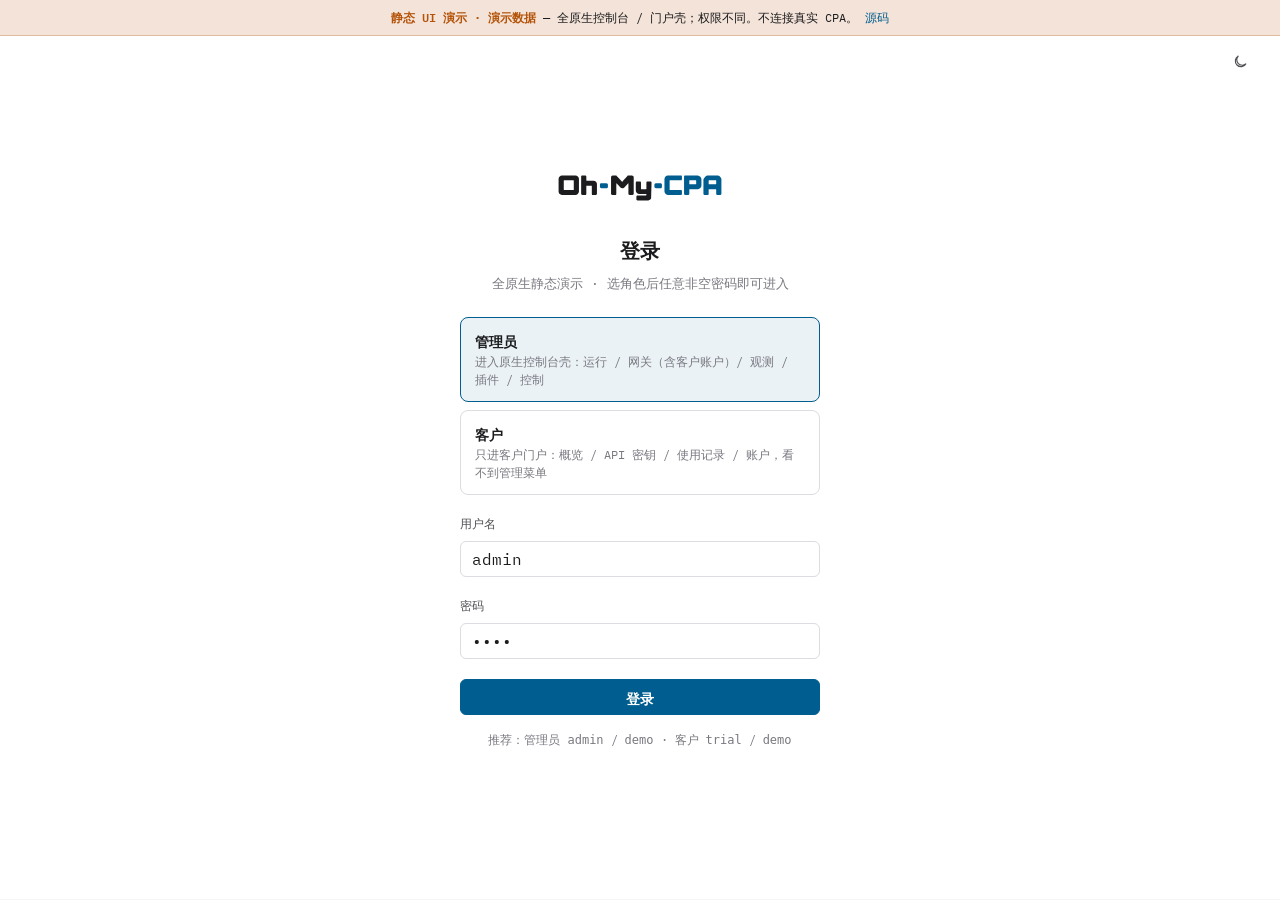
==== commit 89b6806e: "docs(portal-demo): full-native dual-role console and portal shells Match real OMC theme tokens and A" ====
--- a/docs/portal-demo/index.html
+++ b/docs/portal-demo/index.html
@@ -1,683 +1,736 @@
 <!DOCTYPE html>
-<html lang="zh-CN">
+<html lang="zh-CN" data-theme-mode="dark">
 <head>
 <meta charset="UTF-8" />
 <meta name="viewport" content="width=device-width, initial-scale=1" />
-<title>Oh My CPA · 客户门户演示</title>
-<meta name="description" content="Oh My CPA P1 客户门户静态演示（侧边栏布局，演示数据，无真实后端）" />
-<link rel="icon" href="data:image/svg+xml,%3Csvg xmlns='http://www.w3.org/2000/svg' viewBox='0 0 32 32'%3E%3Crect width='32' height='32' rx='8' fill='%234f46e5'/%3E%3Ctext x='16' y='22' text-anchor='middle' fill='white' font-size='14' font-family='system-ui'%3Eo%3C/text%3E%3C/svg%3E" />
+<title>Oh My CPA · 原生控制台 / 客户门户演示</title>
+<meta name="description" content="全原生视觉的 Oh My CPA 双角色静态演示：管理员控制台 + 客户门户" />
+<link rel="preconnect" href="https://fonts.googleapis.com" />
+<link rel="preconnect" href="https://fonts.gstatic.com" crossorigin />
+<link href="https://fonts.googleapis.com/css2?family=IBM+Plex+Mono:wght@400;500;600;700&display=swap" rel="stylesheet" />
+<link rel="icon" href="data:image/svg+xml,%3Csvg xmlns='http://www.w3.org/2000/svg' viewBox='0 0 32 32'%3E%3Crect width='32' height='32' rx='8' fill='%2300a2fb'/%3E%3Ctext x='16' y='22' text-anchor='middle' fill='white' font-size='14' font-family='system-ui'%3Eo%3C/text%3E%3C/svg%3E" />
 <style>
-  :root {
-    --canvas: #eceef2;
-    --bg: #ffffff;
-    --elevated: #ffffff;
-    --bg-surface: #f3f4f6;
-    --fg: #111827;
-    --fg-2: #374151;
-    --muted: #6b7280;
-    --meta: #9ca3af;
-    --border: #e5e7eb;
-    --accent: #4f46e5;
-    --accent-on: #ffffff;
-    --success: #059669;
-    --success-bg: #ecfdf5;
-    --warn: #d97706;
-    --warn-bg: #fffbeb;
-    --danger: #dc2626;
-    --danger-bg: #fef2f2;
-    --neutral-bg: #f3f4f6;
-    --radius-md: 8px;
-    --radius-lg: 14px;
-    --radius-sm: 8px;
-    --shadow: 0 1px 2px rgba(15, 23, 42, 0.06), 0 8px 24px rgba(15, 23, 42, 0.04);
-    --font: "Inter", "PingFang SC", "Noto Sans SC", "Segoe UI", system-ui, sans-serif;
-    --mono: "JetBrains Mono", "SF Mono", ui-monospace, Menlo, Consolas, monospace;
-    --sider-w: 236px;
-    --header-h: 56px;
-    --motion-fast: 120ms;
-    --ease: cubic-bezier(0.2, 0, 0, 1);
-  }
-  @media (prefers-color-scheme: dark) {
-    :root {
-      --canvas: #0b0d12;
-      --bg: #141821;
-      --elevated: #1a1f2b;
-      --bg-surface: #1f2533;
-      --fg: #e5e7eb;
-      --fg-2: #c7CDD8;
-      --muted: #9ca3af;
-      --meta: #6b7280;
-      --border: #2a3140;
-      --accent: #818cf8;
-      --accent-on: #0b0d12;
-      --success: #34d399;
-      --success-bg: #064e3b;
-      --warn: #fbbf24;
-      --warn-bg: #451a03;
-      --danger: #f87171;
-      --danger-bg: #450a0a;
-      --neutral-bg: #1f2533;
-      --shadow: 0 1px 2px rgba(0,0,0,.4), 0 12px 32px rgba(0,0,0,.35);
-    }
-  }
-  * { box-sizing: border-box; }
-  html, body { margin: 0; padding: 0; height: 100%; }
-  body {
-    font-family: var(--font);
-    background: var(--canvas);
-    color: var(--fg);
-    line-height: 1.5;
-    overflow: hidden;
-  }
-  a { color: var(--accent); text-decoration: none; }
-  a:hover { text-decoration: underline; }
-  button, input { font: inherit; }
-
-  .banner {
-    position: relative; z-index: 40;
-    background: linear-gradient(90deg, #4f46e5, #7c3aed);
-    color: #fff; padding: 10px 16px; text-align: center; font-size: 14px;
-  }
-  .banner strong { font-weight: 700; }
-  .banner a { color: #fff; text-decoration: underline; }
-
-  /* ── Auth (no sidebar) ── */
-  .auth-shell { height: calc(100vh - 42px); height: calc(100dvh - 42px); display: flex; flex-direction: column; overflow: auto; }
-  .auth-main { flex: 1; display: grid; place-items: center; padding: 24px; }
-  .auth-card {
-    width: 100%; max-width: 400px; background: var(--bg);
-    border: 1px solid var(--border); border-radius: var(--radius-lg);
-    box-shadow: var(--shadow); padding: 28px 28px 20px;
-  }
-  .auth-brand { display: flex; justify-content: center; margin-bottom: 16px; }
-  .auth-brand img { height: 28px; }
-  .auth-title { margin: 0 0 8px; font-size: 22px; text-align: center; }
-  .auth-sub { margin: 0 0 20px; color: var(--muted); text-align: center; font-size: 14px; }
-  .field { margin-bottom: 14px; }
-  .field label { display: block; font-size: 13px; margin-bottom: 6px; color: var(--muted); }
-  .field input {
-    width: 100%; padding: 10px 12px; border-radius: var(--radius-sm);
-    border: 1px solid var(--border); background: var(--bg-surface); color: var(--fg);
-  }
-  .field input:focus { outline: 2px solid color-mix(in srgb, var(--accent) 40%, transparent); border-color: var(--accent); }
-  .btn {
-    display: inline-flex; align-items: center; justify-content: center; gap: 6px;
-    border: 1px solid transparent; border-radius: var(--radius-sm);
-    padding: 9px 14px; cursor: pointer; font-weight: 560;
-    background: var(--bg-surface); color: var(--fg);
-  }
-  .btn-primary { background: var(--accent); color: var(--accent-on); }
-  .btn-ghost { background: transparent; border-color: var(--border); }
-  .btn-danger { background: var(--danger-bg); color: var(--danger); }
-  .btn-text { background: transparent; border: none; color: var(--fg-2); padding: 8px; }
-  .btn-block { width: 100%; }
-  .hint { font-size: 13px; color: var(--muted); text-align: center; margin-top: 12px; }
-  .error {
-    background: var(--danger-bg); color: var(--danger);
-    border-radius: var(--radius-sm); padding: 10px 12px; margin-bottom: 12px; font-size: 14px;
-  }
-
-  /* ── App shell with left sidebar (matches AppLayout) ── */
-  .app-shell {
-    height: calc(100vh - 42px); height: calc(100dvh - 42px);
-    display: flex; overflow: hidden; background: var(--canvas);
-  }
-  .app-sider {
-    width: var(--sider-w); flex: none;
-    display: flex; flex-direction: column;
-    height: 100%; overflow: hidden;
-    background: var(--canvas);
-  }
-  .app-brand {
-    display: flex; align-items: center; gap: 8px;
-    min-height: 60px; height: 60px; padding: 0 20px; cursor: pointer; flex: none;
-  }
-  .app-brand img { height: 20px; display: block; }
-  .app-brand .suffix { font-size: 12px; color: var(--muted); font-weight: 500; }
-  .app-sider-scroll { flex: 1 1 0; min-height: 0; overflow: auto; padding: 0 10px 12px; }
-  .nav-group-title {
-    color: var(--meta); font-size: 12px; font-weight: 500;
-    padding: 16px 10px 4px;
-  }
-  .nav-group:first-child .nav-group-title { padding-top: 4px; }
-  .nav-item {
-    display: flex; align-items: center; gap: 12px;
-    width: 100%; margin: 1px 0; padding: 0 10px; height: 36px;
-    border: none; border-radius: var(--radius-md);
-    background: transparent; color: var(--fg-2);
-    cursor: pointer; text-align: left; font-size: 14px; font-weight: 450;
-    transition: background-color var(--motion-fast) var(--ease), color var(--motion-fast) var(--ease);
-  }
-  .nav-item svg { width: 16px; height: 16px; flex: none; color: var(--muted); stroke-width: 1.75; }
-  .nav-item:hover { color: var(--fg); background: color-mix(in srgb, var(--fg) 5%, transparent); }
-  .nav-item:hover svg { color: var(--fg); }
-  .nav-item.active {
-    color: var(--fg); font-weight: 500;
-    background: color-mix(in srgb, var(--fg) 8%, transparent);
-  }
-  .nav-item.active svg { color: var(--fg); }
-  .app-sider-foot {
-    flex: none; padding: 12px 14px 16px;
-    border-top: 1px solid color-mix(in srgb, var(--fg) 8%, transparent);
-    display: flex; flex-direction: column; gap: 8px;
-  }
-  .sider-user { font-size: 13px; color: var(--muted); padding: 0 6px; overflow: hidden; text-overflow: ellipsis; white-space: nowrap; }
-  .sider-user strong { color: var(--fg); font-weight: 560; }
-
-  .app-body {
-    flex: 1 1 0; min-width: 0; min-height: 0;
-    display: flex; flex-direction: column;
-    margin: 8px 8px 8px 0;
-    background: var(--bg);
-    border: 1px solid var(--border);
-    border-radius: var(--radius-lg);
-    overflow: hidden;
-  }
-  .app-header {
-    flex: none; height: var(--header-h);
-    display: flex; align-items: center; justify-content: space-between; gap: 16px;
-    padding: 0 16px 0 12px;
-    border-bottom: 1px solid var(--border);
-  }
-  .app-header-left { display: flex; align-items: center; gap: 8px; min-width: 0; }
-  .collapse-btn {
-    width: 32px; height: 32px; border: none; border-radius: var(--radius-sm);
-    background: transparent; color: var(--fg-2); cursor: pointer;
-    display: inline-flex; align-items: center; justify-content: center;
-  }
-  .collapse-btn:hover { background: color-mix(in srgb, var(--fg) 6%, transparent); }
-  .breadcrumb { display: flex; align-items: center; gap: 8px; font-size: 13px; color: var(--muted); white-space: nowrap; min-width: 0; }
-  .breadcrumb .current { color: var(--fg); overflow: hidden; text-overflow: ellipsis; }
-  .breadcrumb .sep { opacity: 0.5; }
-  .app-content { flex: 1 1 0; min-height: 0; overflow: auto; padding: 24px; }
-  .content-inner { max-width: 1120px; margin: 0 auto; display: flex; flex-direction: column; gap: 16px; }
-
-  .page-title { margin: 0; font-size: 24px; }
-  .page-sub { margin: 4px 0 0; color: var(--muted); font-size: 14px; }
-  .toolbar { display: flex; flex-wrap: wrap; align-items: center; justify-content: space-between; gap: 12px; }
-
-  .panel {
-    background: var(--bg); border: 1px solid var(--border);
-    border-radius: var(--radius-lg); padding: 16px 18px;
-  }
-  .panel h3 { margin: 0 0 12px; font-size: 15px; }
-  .stats { display: grid; grid-template-columns: repeat(auto-fit, minmax(180px, 1fr)); gap: 12px; }
-  .stat-label { font-size: 13px; opacity: 0.7; }
-  .stat-value { font-size: 22px; font-weight: 650; font-variant-numeric: tabular-nums; margin-top: 4px; }
-  .stat-meta { font-size: 12px; opacity: 0.7; margin-top: 4px; }
-  .grid-two { display: grid; grid-template-columns: repeat(auto-fit, minmax(300px, 1fr)); gap: 16px; }
-
-  table { width: 100%; border-collapse: collapse; font-size: 13px; }
-  th, td { text-align: left; padding: 10px 8px; border-bottom: 1px solid var(--border); }
-  th { color: var(--muted); font-weight: 550; font-size: 12px; }
-  td.num, th.num { text-align: right; font-variant-numeric: tabular-nums; }
-  .mono { font-family: var(--mono); font-size: 12px; }
-  .tag {
-    display: inline-flex; align-items: center; padding: 2px 8px; border-radius: 999px;
-    font-size: 12px; font-weight: 560;
-  }
-  .tag-success { background: var(--success-bg); color: var(--success); }
-  .tag-warn { background: var(--warn-bg); color: var(--warn); }
-  .tag-neutral { background: var(--neutral-bg); color: var(--muted); }
-  .tag-danger { background: var(--danger-bg); color: var(--danger); }
-
-  .secret {
-    display: flex; align-items: center; gap: 8px; flex-wrap: wrap;
-    padding: 10px 12px; border-radius: var(--radius-sm);
-    background: var(--bg-surface); font-family: var(--mono); font-size: 13px; word-break: break-all;
-  }
-  .notice {
-    background: color-mix(in srgb, var(--accent) 10%, var(--bg));
-    border: 1px solid color-mix(in srgb, var(--accent) 25%, var(--border));
-    border-radius: var(--radius-sm); padding: 12px 14px; font-size: 14px;
-  }
-  .modal-backdrop {
-    position: fixed; inset: 0; background: rgba(15,23,42,.45);
-    display: grid; place-items: center; padding: 16px; z-index: 50;
-  }
-  .modal {
-    width: min(480px, 100%); background: var(--elevated); border-radius: var(--radius-lg);
-    border: 1px solid var(--border); box-shadow: var(--shadow); padding: 20px;
-  }
-  .modal h3 { margin: 0 0 8px; }
-  .modal p { margin: 0 0 12px; color: var(--muted); font-size: 14px; }
-  .modal-actions { display: flex; justify-content: flex-end; gap: 8px; margin-top: 16px; }
-  .footer-note { color: var(--muted); font-size: 12px; margin-top: 8px; }
-
-  .app-shell.collapsed { --sider-w: 58px; }
-  .app-shell.collapsed .app-brand { justify-content: center; padding: 0; }
-  .app-shell.collapsed .app-brand .suffix,
-  .app-shell.collapsed .nav-group-title,
-  .app-shell.collapsed .nav-item span,
-  .app-shell.collapsed .sider-user,
-  .app-shell.collapsed .sider-signout-label { display: none; }
-  .app-shell.collapsed .nav-item { justify-content: center; padding: 0; }
-  .app-shell.collapsed .app-sider-foot { align-items: center; }
-  .app-shell.collapsed .wordmark-full { display: none !important; }
-  .app-shell.collapsed .wordmark-mark { display: block !important; }
-  .wordmark-mark { display: none; height: 20px; width: 20px; }
-
-  .mobile-only { display: none; }
-  @media (max-width: 900px) {
-    .app-sider { display: none; }
-    .app-shell.mobile-nav-open .app-sider {
-      display: flex; position: fixed; inset: 42px auto 0 0; z-index: 30;
-      box-shadow: var(--shadow); border-right: 1px solid var(--border);
-    }
-    .mobile-mask {
-      display: none; position: fixed; inset: 42px 0 0 0; background: rgba(15,23,42,.35); z-index: 25;
-    }
-    .app-shell.mobile-nav-open .mobile-mask { display: block; }
-    .app-body { margin: 0; border: 0; border-radius: 0; }
-    .mobile-only { display: inline-flex; }
-    .desktop-only { display: none !important; }
-    .app-content { padding: 16px; }
-  }
-
-  .wordmark-dark { display: none; }
-  @media (prefers-color-scheme: dark) {
-    .wordmark-light { display: none; }
-    .wordmark-dark { display: inline; }
-  }
+:root {
+  --font-ui: "IBM Plex Mono", "Sarasa Mono SC", "更纱黑体 SC", "Berkeley Mono", ui-monospace, SFMono-Regular, Menlo, Monaco, Consolas, monospace;
+  --font-mono: var(--font-ui);
+  font-family: var(--font-ui); line-height: 1.5; font-weight: 400; color-scheme: dark;
+  --bg:#121214; --surface:#1c1c1f; --bg-surface:var(--surface); --canvas:#09090a; --elevated:#222226;
+  --selected-inset:#2e2e37; --fg:#f4f4f6; --fg-2:#a1a1aa; --muted:#71717a; --meta:#52525b;
+  --border:#2c2c30; --border-soft:#212124; --accent:#00a2fb; --accent-hover:#0579bd; --accent-active:#025e94;
+  --accent-on:#fff; --success:#10b981; --warn:#f59e0b; --danger:#ef4444;
+  --text-2xs:10px; --text-xs:11px; --text-sm:12px; --text-md:13px; --text-base:14px; --text-lg:16px; --text-xl:20px;
+  --radius-sm:6px; --radius-md:8px; --radius-lg:12px; --radius-control:6px;
+  --shadow-float:0 12px 32px -8px rgb(0 0 0 / .55), 0 2px 8px rgb(0 0 0 / .3);
+  --shadow-overlay:0 28px 64px -16px rgb(0 0 0 / .7), 0 4px 16px rgb(0 0 0 / .35);
+  --overlay-mask:rgb(0 0 0 / .5); --hover-inset:var(--bg); --hover:#272729;
+  --app-header-height:52px; --motion-fast:120ms; --ease-standard:cubic-bezier(.2,0,0,1); --sider-w:236px;
+  background:var(--bg); color:var(--fg);
+}
+:root[data-theme-mode=light] {
+  color-scheme:light; --bg:#fff; --surface:#f1f1f3; --canvas:#f5f5f5; --elevated:#fff; --selected-inset:#eaedef;
+  --fg:#1c1c1e; --fg-2:#505055; --muted:#787880; --meta:#98989f; --accent:#005d8f; --accent-hover:#004a73;
+  --accent-active:#023b5d; --accent-on:#fff; --border:#dcdce1; --border-soft:#ebebee; --hover-inset:#f2f2f2;
+  --hover:#f3f3f3; --success:#059669; --warn:#b45309; --danger:#dc2626;
+  --shadow-float:0 12px 32px -8px rgb(20 20 30 / .14), 0 2px 8px rgb(20 20 30 / .05);
+  --shadow-overlay:0 28px 64px -16px rgb(20 20 30 / .22), 0 4px 16px rgb(20 20 30 / .06);
+  --overlay-mask:rgb(20 20 30 / .12);
+}
+* { box-sizing:border-box; scrollbar-width:thin; scrollbar-color:color-mix(in srgb,var(--fg) 18%,transparent) transparent; }
+html,body { margin:0; height:100%; }
+body { overflow:hidden; -webkit-font-smoothing:antialiased; background:var(--canvas); color:var(--fg); }
+button,input,select { font:inherit; color:inherit; }
+a { color:var(--accent); text-decoration:none; } a:hover { text-decoration:underline; }
+:focus-visible:not(input):not(textarea) { outline:none; box-shadow:0 0 0 2px var(--accent)!important; border-radius:var(--radius-sm); }
+
+.banner { z-index:40; position:relative; background:color-mix(in srgb,var(--warn) 16%,var(--bg)); color:var(--fg);
+  border-bottom:1px solid color-mix(in srgb,var(--warn) 28%,transparent); padding:8px 16px; text-align:center; font-size:var(--text-sm); }
+.banner strong { color:var(--warn); font-weight:600; }
+
+.auth-shell { height:calc(100vh - 37px); height:calc(100dvh - 37px); display:grid; grid-template-rows:56px 1fr; background:var(--bg); overflow:hidden; }
+.auth-header { height:56px; display:flex; align-items:center; justify-content:flex-end; gap:6px; padding:0 24px; }
+.auth-main { min-height:0; overflow:auto; display:flex; padding:24px 16px 80px; }
+.auth-card { width:100%; max-width:360px; margin:auto; }
+.auth-brand { display:flex; justify-content:center; margin-bottom:28px; }
+.auth-brand img { height:28px; }
+.auth-title { margin:0 0 8px; text-align:center; font-size:var(--text-xl); font-weight:700; }
+.auth-sub { margin:0 0 24px; text-align:center; color:var(--muted); font-size:var(--text-md); }
+.role-picks { display:grid; gap:8px; margin-bottom:20px; }
+.role-pick { display:flex; gap:12px; align-items:flex-start; text-align:left; width:100%; padding:12px 14px;
+  border:1px solid var(--border); border-radius:var(--radius-md); background:transparent; cursor:pointer; }
+.role-pick:hover { background:color-mix(in srgb,var(--fg) 5%,transparent); }
+.role-pick.active { border-color:var(--accent); background:color-mix(in srgb,var(--accent) 8%,transparent); }
+.role-pick b { display:block; font-weight:600; font-size:var(--text-base); }
+.role-pick span { display:block; color:var(--muted); font-size:var(--text-sm); margin-top:2px; }
+.field { margin-bottom:20px; }
+.field label { display:block; font-size:var(--text-sm); color:var(--fg-2); margin-bottom:8px; }
+.field input { width:100%; height:36px; padding:0 11px; border:1px solid var(--border); border-radius:var(--radius-control); background:var(--bg); }
+.field input:focus { outline:none; border-color:var(--accent); box-shadow:0 0 0 2px color-mix(in srgb,var(--accent) 25%,transparent); }
+.hint { margin-top:16px; text-align:center; color:var(--muted); font-size:var(--text-sm); }
+.error { margin-bottom:16px; padding:10px 14px; border-radius:var(--radius-md); background:color-mix(in srgb,var(--danger) 8%,var(--bg));
+  border:1px solid color-mix(in srgb,var(--danger) 16%,transparent); font-size:var(--text-md); }
+
+.btn { display:inline-flex; align-items:center; justify-content:center; gap:6px; height:32px; padding:0 12px;
+  border-radius:var(--radius-control); border:1px solid var(--border); background:transparent; color:var(--fg);
+  font-size:var(--text-base); font-weight:500; cursor:pointer;
+  transition:background-color var(--motion-fast) var(--ease-standard), border-color var(--motion-fast) var(--ease-standard); }
+.btn:hover { background:color-mix(in srgb,var(--fg) 5%,transparent); }
+.btn-primary { background:var(--accent); border-color:var(--accent); color:var(--accent-on); font-weight:600; }
+.btn-primary:hover { background:var(--accent-hover); border-color:var(--accent-hover); color:var(--accent-on); }
+.btn-ghost { background:transparent; }
+.btn-danger { border-color:transparent; background:color-mix(in srgb,var(--danger) 12%,transparent); color:var(--danger); }
+.btn-text { border:none; background:transparent; color:var(--fg-2); width:32px; height:32px; padding:0; }
+.btn-text:hover { background:color-mix(in srgb,var(--fg) 6%,transparent); color:var(--fg); }
+.btn-block { width:100%; height:36px; }
+.btn-sm { height:26px; padding:0 10px; font-size:var(--text-sm); }
+
+.app-shell { height:calc(100vh - 37px); height:calc(100dvh - 37px); display:flex; overflow:hidden; background:var(--canvas); }
+.app-sider { width:var(--sider-w); flex:none; display:flex; flex-direction:column; height:100%; overflow:hidden; background:var(--canvas); }
+.app-brand { display:flex; align-items:center; gap:8px; height:60px; min-height:60px; padding:0 20px; cursor:pointer; flex:none; }
+.app-brand img { height:20px; display:block; }
+.app-brand .suffix { font-size:var(--text-sm); color:var(--muted); font-weight:500; }
+.app-sider-scroll { flex:1 1 0; min-height:0; overflow:auto; padding:0 10px 12px; }
+.nav-group-title { color:var(--meta); font-size:var(--text-sm); font-weight:500; padding:16px 10px 4px; }
+.nav-group:first-child .nav-group-title { padding-top:4px; }
+.nav-item { display:flex; align-items:center; gap:12px; width:100%; margin:1px 0; padding:0 10px; height:36px;
+  border:none; border-radius:var(--radius-md); background:transparent; color:var(--fg-2); cursor:pointer; text-align:left;
+  font-size:var(--text-base); transition:background-color var(--motion-fast) var(--ease-standard), color var(--motion-fast) var(--ease-standard); }
+.nav-item svg { width:16px; height:16px; flex:none; color:var(--muted); }
+.nav-item:hover { color:var(--fg); background:color-mix(in srgb,var(--fg) 5%,transparent); }
+.nav-item:hover svg,.nav-item.active svg { color:var(--fg); }
+.nav-item.active { color:var(--fg); font-weight:500; background:color-mix(in srgb,var(--fg) 8%,transparent); }
+.app-sider-foot { flex:none; padding:12px 14px 16px; border-top:1px solid color-mix(in srgb,var(--fg) 8%,transparent); display:flex; flex-direction:column; gap:8px; }
+.sider-user { font-size:var(--text-sm); color:var(--muted); padding:0 6px; overflow:hidden; text-overflow:ellipsis; white-space:nowrap; }
+.sider-user strong { color:var(--fg); font-weight:560; }
+.role-chip { display:inline-flex; align-items:center; height:18px; padding:0 6px; border-radius:var(--radius-sm);
+  background:color-mix(in srgb,var(--accent) 12%,transparent); color:var(--accent); font-size:var(--text-xs); margin-left:6px; }
+
+.app-body { flex:1 1 0; min-width:0; min-height:0; display:flex; flex-direction:column; margin:8px 8px 8px 0;
+  background:var(--bg); border:1px solid var(--border); border-radius:var(--radius-lg); overflow:hidden; }
+.app-header { flex:none; height:var(--app-header-height); display:flex; align-items:center; justify-content:space-between; gap:16px; padding:0 16px 0 12px; }
+.app-header-left { display:flex; align-items:center; gap:8px; min-width:0; }
+.app-header-actions { display:flex; align-items:center; gap:6px; }
+.breadcrumb { display:flex; align-items:center; gap:8px; font-size:var(--text-sm); color:var(--muted); white-space:nowrap; min-width:0; }
+.breadcrumb .current { color:var(--fg); overflow:hidden; text-overflow:ellipsis; }
+.app-content { flex:1 1 0; min-height:0; overflow:auto; }
+.terminal-page { max-width:1440px; margin:0 auto; padding:32px 32px 48px; }
+.terminal-page-stack { display:flex; flex-direction:column; gap:16px; }
+.terminal-page-head { display:flex; align-items:flex-start; justify-content:space-between; gap:24px; flex-wrap:wrap; margin-bottom:8px; }
+.terminal-title { margin:0; font-size:var(--text-xl); font-weight:600; line-height:32px; letter-spacing:-.01em; }
+.terminal-subtitle { margin:2px 0 0; color:var(--muted); font-size:var(--text-md); }
+.terminal-page-actions { display:flex; align-items:center; gap:8px; flex-wrap:wrap; }
+
+.stats { display:grid; grid-template-columns:repeat(auto-fit,minmax(160px,1fr)); gap:8px; }
+.stat-tile { display:flex; flex-direction:column; gap:6px; padding:10px 14px; border:1px solid var(--border); border-radius:var(--radius-md); background:var(--bg); min-width:0; }
+.stat-tile-label { color:var(--fg-2); font-size:var(--text-sm); }
+.stat-tile-value { color:var(--fg); font-size:var(--text-xl); font-weight:600; line-height:1.1; font-variant-numeric:tabular-nums; }
+.stat-tile-meta { color:var(--muted); font-size:var(--text-sm); }
+
+.panel { border:1px solid var(--border); border-radius:var(--radius-lg); background:var(--bg); padding:20px; }
+.panel-title { margin:0 0 12px; font-size:var(--text-base); font-weight:600; }
+.grid-two { display:grid; grid-template-columns:repeat(auto-fit,minmax(300px,1fr)); gap:16px; }
+.data-table { border:1px solid var(--border); border-radius:var(--radius-lg); background:var(--bg); overflow:hidden; }
+.data-table table { width:100%; border-collapse:collapse; font-size:var(--text-md); }
+.data-table th { text-align:left; padding:8px 16px; color:var(--muted); font-weight:500; font-size:var(--text-sm); border-bottom:1px solid var(--border-soft); }
+.data-table td { padding:12px 16px; border-bottom:1px solid var(--border-soft); }
+.data-table tr:last-child td { border-bottom:0; }
+.data-table tbody tr:hover td { background:color-mix(in srgb,var(--fg) 3%,transparent); }
+.data-table .num { text-align:right; font-variant-numeric:tabular-nums; }
+.mono { font-family:var(--font-mono); font-size:var(--text-sm); font-variant-numeric:tabular-nums; }
+.tag { --tag-tone:var(--fg-2); display:inline-flex; align-items:center; height:22px; padding:0 7px; border-radius:var(--radius-sm);
+  background:color-mix(in srgb,var(--fg) 6%,transparent); color:var(--tag-tone); font-size:var(--text-sm); }
+.tag.is-small { height:18px; padding:0 6px; font-size:var(--text-xs); }
+.tag.is-success { --tag-tone:var(--success); background:color-mix(in srgb,var(--tag-tone) 12%,transparent); }
+.tag.is-warn { --tag-tone:var(--warn); background:color-mix(in srgb,var(--tag-tone) 12%,transparent); }
+.tag.is-danger { --tag-tone:var(--danger); background:color-mix(in srgb,var(--tag-tone) 12%,transparent); }
+.tag.is-accent { --tag-tone:var(--accent); background:color-mix(in srgb,var(--tag-tone) 12%,transparent); }
+.omc-notice { --notice-tone:var(--accent); padding:10px 14px 12px; font-size:var(--text-md);
+  background:color-mix(in srgb,var(--notice-tone) 8%,var(--bg)); border:1px solid color-mix(in srgb,var(--notice-tone) 16%,transparent); border-radius:var(--radius-md); }
+.omc-notice.is-warning { --notice-tone:var(--warn); }
+.footer-note { color:var(--muted); font-size:var(--text-sm); margin-top:12px; }
+.secret { display:flex; align-items:center; gap:8px; flex-wrap:wrap; padding:10px 12px; border-radius:var(--radius-sm);
+  background:color-mix(in srgb,var(--fg) 5%,transparent); font-family:var(--font-mono); font-size:var(--text-sm); word-break:break-all; }
+.fact-list { margin:0; }
+.fact-list-row { display:flex; justify-content:space-between; gap:16px; padding:9px 0; border-bottom:1px solid var(--border-soft); }
+.fact-list-row:last-child { border-bottom:0; }
+.fact-list dt { color:var(--muted); font-size:var(--text-md); }
+.fact-list dd { margin:0; font-size:var(--text-md); font-weight:600; font-variant-numeric:tabular-nums; }
+.placeholder-block { border:1px dashed var(--border); border-radius:var(--radius-lg); padding:28px; color:var(--muted); font-size:var(--text-md); text-align:center; }
+.spark { height:48px; margin-top:10px; border-radius:4px; background:linear-gradient(180deg, color-mix(in srgb,var(--accent) 22%,transparent), transparent);
+  border-bottom:1px solid var(--border-soft); position:relative; overflow:hidden; }
+.spark::after { content:""; position:absolute; inset:auto 0 0 0; height:2px; background:var(--accent); opacity:.7; }
+
+.modal-backdrop { position:fixed; inset:0; background:var(--overlay-mask); display:grid; place-items:center; padding:16px; z-index:50; }
+.modal { width:min(480px,100%); background:var(--elevated); border-radius:var(--radius-lg); border:1px solid var(--border); box-shadow:var(--shadow-overlay); padding:20px; }
+.modal h3 { margin:0 0 8px; font-size:var(--text-lg); font-weight:600; }
+.modal p { margin:0 0 12px; color:var(--muted); font-size:var(--text-md); }
+.modal-actions { display:flex; justify-content:flex-end; gap:8px; margin-top:16px; }
+
+.app-shell.collapsed { --sider-w:58px; }
+.app-shell.collapsed .app-brand { justify-content:center; padding:0; }
+.app-shell.collapsed .app-brand .suffix,.app-shell.collapsed .nav-group-title,.app-shell.collapsed .nav-item span,
+.app-shell.collapsed .sider-user,.app-shell.collapsed .sider-signout-label { display:none; }
+.app-shell.collapsed .nav-item { justify-content:center; padding:0; }
+.app-shell.collapsed .app-sider-foot { align-items:center; }
+.app-shell.collapsed .wordmark-full { display:none!important; }
+.app-shell.collapsed .wordmark-mark { display:block!important; }
+.wordmark-mark { display:none; height:20px; width:20px; }
+html[data-theme-mode=dark] .wordmark-light { display:none; }
+html[data-theme-mode=dark] .wordmark-dark { display:inline; }
+html[data-theme-mode=light] .wordmark-dark { display:none; }
+html[data-theme-mode=light] .wordmark-light { display:inline; }
+.mobile-only { display:none; }
+@media (max-width:900px) {
+  .app-sider { display:none; }
+  .app-shell.mobile-nav-open .app-sider { display:flex; position:fixed; inset:37px auto 0 0; z-index:30; background:var(--elevated); border-right:1px solid var(--border); box-shadow:var(--shadow-float); }
+  .mobile-mask { display:none; position:fixed; inset:37px 0 0 0; background:var(--overlay-mask); z-index:25; }
+  .app-shell.mobile-nav-open .mobile-mask { display:block; }
+  .app-body { margin:0; border:0; border-radius:0; }
+  .mobile-only { display:inline-flex; }
+  .desktop-only { display:none!important; }
+  .terminal-page { padding:24px 16px 40px; }
+}
 </style>
 </head>
 <body>
-  <div class="banner">
-    <strong>静态 UI 演示 · 演示数据</strong>
-    — 这不是真实 CPA / Oh My CPA 后端。密钥不会同步到网关，也无法发起真实 AI 请求。
-    源码见
-    <a href="https://github.com/ibi6/oh-my-cpa/tree/feat/distribution-p1" target="_blank" rel="noopener">ibi6/oh-my-cpa</a>
-  </div>
-  <div id="app"></div>
-
+<div class="banner"><strong>静态 UI 演示 · 演示数据</strong> — 全原生控制台 / 门户壳；权限不同。不连接真实 CPA。
+<a href="https://github.com/ibi6/oh-my-cpa/tree/feat/distribution-p1" target="_blank" rel="noopener">源码</a></div>
+<div id="app"></div>
 <script>
+
 (() => {
-  const STATE_KEY = 'omc-portal-demo-v1';
-  const COLLAPSE_KEY = 'omc-portal-demo-collapsed';
-
-  const ICONS = {
-    overview: '<svg viewBox="0 0 24 24" fill="none" stroke="currentColor"><rect x="3" y="3" width="7" height="9" rx="1.5"/><rect x="14" y="3" width="7" height="5" rx="1.5"/><rect x="14" y="12" width="7" height="9" rx="1.5"/><rect x="3" y="16" width="7" height="5" rx="1.5"/></svg>',
-    keys: '<svg viewBox="0 0 24 24" fill="none" stroke="currentColor"><circle cx="8" cy="15" r="4"/><path d="M10.5 12.5 20 3m0 0h-4m4 0v4"/><circle cx="8" cy="15" r="1.2" fill="currentColor" stroke="none"/></svg>',
-    usage: '<svg viewBox="0 0 24 24" fill="none" stroke="currentColor"><path d="M3 12a9 9 0 1 0 9-9"/><path d="M3 3v5h5"/><path d="M12 7v5l3 2"/></svg>',
-    account: '<svg viewBox="0 0 24 24" fill="none" stroke="currentColor"><circle cx="12" cy="8" r="4"/><path d="M4 20c1.5-3.5 4.5-5 8-5s6.5 1.5 8 5"/></svg>',
+  const AUTH_KEY = 'omc-native-demo-auth-v2';
+  const COLLAPSE_KEY = 'omc-native-demo-collapsed';
+  const THEME_KEY = 'omc-native-demo-theme';
+
+  const I = {
+    dash: '<svg viewBox="0 0 24 24" fill="none" stroke="currentColor" stroke-width="1.75"><rect x="3" y="3" width="7" height="9" rx="1.5"/><rect x="14" y="3" width="7" height="5" rx="1.5"/><rect x="14" y="12" width="7" height="9" rx="1.5"/><rect x="3" y="16" width="7" height="5" rx="1.5"/></svg>',
+    agent: '<svg viewBox="0 0 24 24" fill="none" stroke="currentColor" stroke-width="1.75"><rect x="5" y="8" width="14" height="10" rx="2"/><path d="M9 8V6a3 3 0 0 1 6 0v2"/><circle cx="9.5" cy="13" r="1" fill="currentColor"/><circle cx="14.5" cy="13" r="1" fill="currentColor"/></svg>',
+    play: '<svg viewBox="0 0 24 24" fill="none" stroke="currentColor" stroke-width="1.75"><path d="M8 4h8a2 2 0 0 1 2 2v12a2 2 0 0 1-2 2H8a2 2 0 0 1-2-2V6a2 2 0 0 1 2-2z"/><path d="m10 9 5 3-5 3z"/></svg>',
+    square: '<svg viewBox="0 0 24 24" fill="none" stroke="currentColor" stroke-width="1.75"><rect x="4" y="4" width="6" height="6" rx="1"/><rect x="14" y="4" width="6" height="6" rx="1"/><rect x="4" y="14" width="6" height="6" rx="1"/><rect x="14" y="14" width="6" height="6" rx="1"/></svg>',
+    cloud: '<svg viewBox="0 0 24 24" fill="none" stroke="currentColor" stroke-width="1.75"><path d="M7 18h10a4 4 0 0 0 .5-7.97A6 6 0 0 0 6.1 12.2 3.5 3.5 0 0 0 7 18z"/></svg>',
+    login: '<svg viewBox="0 0 24 24" fill="none" stroke="currentColor" stroke-width="1.75"><path d="M10 17l5-5-5-5"/><path d="M15 12H3"/><path d="M21 21V3"/></svg>',
+    key: '<svg viewBox="0 0 24 24" fill="none" stroke="currentColor" stroke-width="1.75"><circle cx="8" cy="15" r="4"/><path d="M10.5 12.5 20 3m0 0h-4m4 0v4"/></svg>',
+    users: '<svg viewBox="0 0 24 24" fill="none" stroke="currentColor" stroke-width="1.75"><circle cx="9" cy="8" r="3.5"/><path d="M2.5 19c.8-3 3.2-4.5 6.5-4.5s5.7 1.5 6.5 4.5"/><circle cx="17" cy="9" r="2.5"/><path d="M16 14.5c2.2.3 3.8 1.4 4.5 3.5"/></svg>',
+    hist: '<svg viewBox="0 0 24 24" fill="none" stroke="currentColor" stroke-width="1.75"><path d="M3 12a9 9 0 1 0 9-9"/><path d="M3 3v5h5"/><path d="M12 7v5l3 2"/></svg>',
+    dollar: '<svg viewBox="0 0 24 24" fill="none" stroke="currentColor" stroke-width="1.75"><path d="M12 2v20"/><path d="M17 7c0-2-2-3-5-3s-5 1-5 3 2 3 5 3 5 1 5 3-2 3-5 3-5-1-5-3"/></svg>',
+    log: '<svg viewBox="0 0 24 24" fill="none" stroke="currentColor" stroke-width="1.75"><path d="M7 4h10a2 2 0 0 1 2 2v14l-3-2-3 2-3-2-3 2V6a2 2 0 0 1 2-2z"/><path d="M9 9h6M9 13h6"/></svg>',
+    audit: '<svg viewBox="0 0 24 24" fill="none" stroke="currentColor" stroke-width="1.75"><path d="M9 5H7a2 2 0 0 0-2 2v12a2 2 0 0 0 2 2h10a2 2 0 0 0 2-2V7a2 2 0 0 0-2-2h-2"/><rect x="9" y="3" width="6" height="4" rx="1"/><path d="m9 14 2 2 4-4"/></svg>',
+    puzzle: '<svg viewBox="0 0 24 24" fill="none" stroke="currentColor" stroke-width="1.75"><path d="M12 4v3a2 2 0 1 0 0 4v3h3a2 2 0 1 1 0 4h-3v2H8v-2H5a2 2 0 1 1 0-4h3v-3a2 2 0 1 0 0-4V4z"/></svg>',
+    shop: '<svg viewBox="0 0 24 24" fill="none" stroke="currentColor" stroke-width="1.75"><path d="M4 9h16l-1 11H5L4 9z"/><path d="M8 9V7a4 4 0 0 1 8 0v2"/></svg>',
+    cfg: '<svg viewBox="0 0 24 24" fill="none" stroke="currentColor" stroke-width="1.75"><circle cx="12" cy="12" r="3"/><path d="M12 2v3M12 19v3M4.9 4.9l2.1 2.1M17 17l2.1 2.1M2 12h3M19 12h3M4.9 19.1 7 17M17 7l2.1-2.1"/></svg>',
+    settings: '<svg viewBox="0 0 24 24" fill="none" stroke="currentColor" stroke-width="1.75"><path d="M12 15.5a3.5 3.5 0 1 0 0-7 3.5 3.5 0 0 0 0 7z"/><path d="M19.4 15a1.7 1.7 0 0 0 .3 1.8l.1.1a2 2 0 1 1-2.8 2.8l-.1-.1a1.7 1.7 0 0 0-1.8-.3 1.7 1.7 0 0 0-1 1.5V21a2 2 0 1 1-4 0v-.1a1.7 1.7 0 0 0-1-1.5 1.7 1.7 0 0 0-1.8.3l-.1.1a2 2 0 1 1-2.8-2.8l.1-.1a1.7 1.7 0 0 0 .3-1.8 1.7 1.7 0 0 0-1.5-1H3a2 2 0 1 1 0-4h.1a1.7 1.7 0 0 0 1.5-1 1.7 1.7 0 0 0-.3-1.8l-.1-.1a2 2 0 1 1 2.8-2.8l.1.1a1.7 1.7 0 0 0 1.8.3H9a1.7 1.7 0 0 0 1-1.5V3a2 2 0 1 1 4 0v.1a1.7 1.7 0 0 0 1 1.5 1.7 1.7 0 0 0 1.8-.3l.1-.1a2 2 0 1 1 2.8 2.8l-.1.1a1.7 1.7 0 0 0-.3 1.8V9c.3.6.9 1 1.5 1H21a2 2 0 1 1 0 4h-.1a1.7 1.7 0 0 0-1.5 1z"/></svg>',
+    info: '<svg viewBox="0 0 24 24" fill="none" stroke="currentColor" stroke-width="1.75"><circle cx="12" cy="12" r="9"/><path d="M12 8h.01M11 12h1v4h1"/></svg>',
+    overview: '<svg viewBox="0 0 24 24" fill="none" stroke="currentColor" stroke-width="1.75"><rect x="3" y="3" width="7" height="9" rx="1.5"/><rect x="14" y="3" width="7" height="5" rx="1.5"/><rect x="14" y="12" width="7" height="9" rx="1.5"/><rect x="3" y="16" width="7" height="5" rx="1.5"/></svg>',
+    account: '<svg viewBox="0 0 24 24" fill="none" stroke="currentColor" stroke-width="1.75"><circle cx="12" cy="8" r="4"/><path d="M4 20c1.5-3.5 4.5-5 8-5s6.5 1.5 8 5"/></svg>',
     menu: '<svg viewBox="0 0 24 24" width="18" height="18" fill="none" stroke="currentColor" stroke-width="1.75"><path d="M4 7h16M4 12h16M4 17h16"/></svg>',
     fold: '<svg viewBox="0 0 24 24" width="18" height="18" fill="none" stroke="currentColor" stroke-width="1.75"><path d="M4 6h10M4 12h16M4 18h10"/><path d="m15 9-3 3 3 3"/></svg>',
     unfold: '<svg viewBox="0 0 24 24" width="18" height="18" fill="none" stroke="currentColor" stroke-width="1.75"><path d="M4 6h16M4 12h10M4 18h16"/><path d="m12 9 3 3-3 3"/></svg>',
     logout: '<svg viewBox="0 0 24 24" width="16" height="16" fill="none" stroke="currentColor" stroke-width="1.75"><path d="M9 21H5a2 2 0 0 1-2-2V5a2 2 0 0 1 2-2h4"/><path d="m16 17 5-5-5-5"/><path d="M21 12H9"/></svg>',
+    sun: '<svg viewBox="0 0 24 24" width="16" height="16" fill="none" stroke="currentColor" stroke-width="1.75"><circle cx="12" cy="12" r="4"/><path d="M12 2v2M12 20v2M4.9 4.9l1.4 1.4M17.7 17.7l1.4 1.4M2 12h2M20 12h2M4.9 19.1l1.4-1.4M17.7 6.3l1.4-1.4"/></svg>',
+    moon: '<svg viewBox="0 0 24 24" width="16" height="16" fill="none" stroke="currentColor" stroke-width="1.75"><path d="M21 14.5A8.5 8.5 0 1 1 9.5 3a7 7 0 0 0 11.5 11.5z"/></svg>',
   };
 
-  const NAV = [
+  // Native console nav (STATIC_NAV_GROUPS + plugins), Simplified Chinese
+  const ADMIN_NAV = [
+    { group: '运行', items: [
+      { path: '/dashboard', label: '仪表盘', icon: 'dash' },
+      { path: '/agent', label: '智能体', icon: 'agent' },
+      { path: '/playground', label: '操练场', icon: 'play' },
+      { path: '/model-square', label: '模型广场', icon: 'square' },
+    ]},
+    { group: '网关', items: [
+      { path: '/ai-providers', label: 'AI 提供商', icon: 'cloud' },
+      { path: '/oauth-management', label: 'OAuth 管理', icon: 'login' },
+      { path: '/api-keys', label: '密钥管理', icon: 'key' },
+      { path: '/portal-users', label: '客户账户', icon: 'users' },
+    ]},
+    { group: '观测', items: [
+      { path: '/usage/events', label: '请求记录', icon: 'hist' },
+      { path: '/pricing', label: '费用与用量', icon: 'dollar' },
+      { path: '/logs', label: '日志查看', icon: 'log' },
+      { path: '/audit', label: '操作审计', icon: 'audit' },
+    ]},
+    { group: '插件', items: [
+      { path: '/plugins', label: '插件管理', icon: 'puzzle' },
+      { path: '/plugins/store', label: '插件商店', icon: 'shop' },
+    ]},
+    { group: '控制', items: [
+      { path: '/config', label: '配置面板', icon: 'cfg' },
+      { path: '/omc-settings', label: 'OMC 设置', icon: 'settings' },
+      { path: '/system', label: '系统信息', icon: 'info' },
+    ]},
+  ];
+
+  const PORTAL_NAV = [
     { group: '使用', items: [
-      { path: '/overview', label: '概览', icon: 'overview', crumb: '概览' },
-      { path: '/keys', label: 'API 密钥', icon: 'keys', crumb: 'API 密钥' },
-      { path: '/usage', label: '使用记录', icon: 'usage', crumb: '使用记录' },
+      { path: '/portal/overview', label: '概览', icon: 'overview' },
+      { path: '/portal/keys', label: 'API 密钥', icon: 'key' },
+      { path: '/portal/usage', label: '使用记录', icon: 'hist' },
     ]},
     { group: '账户', items: [
-      { path: '/account', label: '账户', icon: 'account', crumb: '账户' },
+      { path: '/portal/account', label: '账户', icon: 'account' },
     ]},
   ];
-  const ALL_ITEMS = NAV.flatMap(g => g.items);
-
-  const sampleKeys = [
+
+  const customers = [
+    { id: 1, username: 'trial', display: '试用客户', status: 'active', keys: 2, req: 1816, cost: 86.42, last: '2026-10-22 14:18' },
+    { id: 2, username: 'acme', display: 'Acme Labs', status: 'active', keys: 4, req: 9204, cost: 412.08, last: '2026-10-22 13:02' },
+    { id: 3, username: 'nova', display: 'Nova AI', status: 'disabled', keys: 0, req: 120, cost: 3.10, last: '2026-10-10 09:41' },
+  ];
+  const portalKeys = [
     { id: 1, name: '笔记本', prefix: 'sk-omc-RDkO', last4: 'yADn', state: 'active', requests: 1284, last_used: '2026-10-22 14:18', created: '2026-10-20 09:12' },
     { id: 2, name: 'CI', prefix: 'sk-omc-7pQm', last4: 'k2Lx', state: 'active', requests: 532, last_used: '2026-10-22 11:02', created: '2026-10-18 16:40' },
     { id: 3, name: '旧手机', prefix: 'sk-omc-ab12', last4: '9Zq1', state: 'revoked', requests: 88, last_used: '2026-10-12 08:21', created: '2026-09-30 10:00' },
   ];
-  const sampleOverview = {
-    window_days: 30,
-    totals: { requests: 1816, failed: 23, tokens: 42580000, input: 31200000, output: 11380000, cost: 86.42 },
-    last24h: { requests: 96, tokens: 2140000 },
-    lifetime: { requests: 12450, tokens: 310000000 },
-    models: [
-      { model: 'claude-sonnet-4', requests: 980, tokens: 24100000, cost: 52.10 },
-      { model: 'gpt-5', requests: 610, tokens: 14800000, cost: 28.40 },
-      { model: 'gemini-2.5-pro', requests: 226, tokens: 3680000, cost: 5.92 },
-    ],
-    keys: [
-      { name: '笔记本', requests: 1284, tokens: 30200000, cost: 61.20 },
-      { name: 'CI', requests: 532, tokens: 12380000, cost: 25.22 },
-    ],
-    daily: [
-      { day: '2026-10-22', requests: 96, failed: 2, tokens: 2140000, cost: 4.28 },
-      { day: '2026-10-21', requests: 142, failed: 1, tokens: 3420000, cost: 6.91 },
-      { day: '2026-10-20', requests: 118, failed: 0, tokens: 2880000, cost: 5.74 },
-      { day: '2026-10-19', requests: 87, failed: 3, tokens: 1950000, cost: 3.88 },
-      { day: '2026-10-18', requests: 155, failed: 4, tokens: 4010000, cost: 8.12 },
-    ],
-  };
-  const sampleEvents = [
+  const portalEvents = [
     { time: '2026-10-22 14:18:02', key: '笔记本', model: 'claude-sonnet-4', result: '200', input: 4200, output: 910, latency: '1.8s', cost: 0.042 },
     { time: '2026-10-22 14:12:41', key: 'CI', model: 'gpt-5', result: '200', input: 1800, output: 640, latency: '1.1s', cost: 0.021 },
     { time: '2026-10-22 13:55:09', key: '笔记本', model: 'claude-sonnet-4', result: '失败 429', input: 0, output: 0, latency: '0.2s', cost: 0 },
     { time: '2026-10-22 13:40:17', key: '笔记本', model: 'gemini-2.5-pro', result: '200', input: 2600, output: 720, latency: '2.4s', cost: 0.015 },
-    { time: '2026-10-22 12:08:33', key: 'CI', model: 'gpt-5', result: '200', input: 950, output: 310, latency: '0.9s', cost: 0.011 },
-    { time: '2026-10-22 11:22:05', key: '笔记本', model: 'claude-sonnet-4', result: '200', input: 5100, output: 1200, latency: '2.1s', cost: 0.051 },
   ];
-
+  const adminKeys = [
+    { name: 'ops-main', mask: 'sk-ops-••••••a1', requests: 22010 },
+    { name: 'ci-runner', mask: 'sk-ops-••••••b2', requests: 8044 },
+    { name: 'portal:trial/笔记本', mask: 'sk-omc-RDkO…yADn', requests: 1284 },
+  ];
+
+  let loginRole = 'admin';
+  let authError = '';
   let issuedSecret = null;
   let createOpen = false;
-  let authError = '';
   let mobileNavOpen = false;
   let collapsed = localStorage.getItem(COLLAPSE_KEY) === '1';
 
-  function loadAuth() {
-    try { return JSON.parse(localStorage.getItem(STATE_KEY) || 'null'); } catch { return null; }
-  }
-  function saveAuth(v) {
-    if (v) localStorage.setItem(STATE_KEY, JSON.stringify(v));
-    else localStorage.removeItem(STATE_KEY);
-  }
+  function themeMode() {
+    return document.documentElement.getAttribute('data-theme-mode') || 'dark';
+  }
+  function setTheme(mode) {
+    document.documentElement.setAttribute('data-theme-mode', mode);
+    localStorage.setItem(THEME_KEY, mode);
+  }
+  (function initTheme() {
+    const saved = localStorage.getItem(THEME_KEY);
+    if (saved === 'light' || saved === 'dark') setTheme(saved);
+    else setTheme(window.matchMedia('(prefers-color-scheme: light)').matches ? 'light' : 'dark');
+  })();
+
+  function loadAuth() { try { return JSON.parse(localStorage.getItem(AUTH_KEY) || 'null'); } catch { return null; } }
+  function saveAuth(v) { if (v) localStorage.setItem(AUTH_KEY, JSON.stringify(v)); else localStorage.removeItem(AUTH_KEY); }
   function fmt(n) { return new Intl.NumberFormat('zh-CN').format(n); }
-  function fmtTokens(n) {
-    if (n >= 1e6) return (n / 1e6).toFixed(n >= 1e7 ? 1 : 2) + 'M';
-    if (n >= 1e3) return (n / 1e3).toFixed(1) + 'K';
-    return fmt(n);
-  }
+  function fmtTokens(n) { if (n >= 1e6) return (n/1e6).toFixed(n>=1e7?1:2)+'M'; if (n>=1e3) return (n/1e3).toFixed(1)+'K'; return fmt(n); }
   function fmtUSD(n) { return '$' + Number(n).toFixed(2); }
-
-  function wordmark(full = true) {
-    if (!full) {
-      return `<svg class="wordmark-mark" viewBox="0 0 32 32" aria-hidden="true"><rect width="32" height="32" rx="8" fill="#4f46e5"/><text x="16" y="22" text-anchor="middle" fill="white" font-size="14" font-family="system-ui">o</text></svg>`;
-    }
-    return `
-      <span class="wordmark-full">
-        <img class="wordmark-light" src="./omc-wordmark-light.svg" alt="Oh My CPA" />
-        <img class="wordmark-dark" src="./omc-wordmark-dark.svg" alt="Oh My CPA" />
-      </span>
-      ${wordmark(false)}
-    `;
-  }
-
+  function wordmark(full=true) {
+    if (!full) return `<svg class="wordmark-mark" viewBox="0 0 32 32"><rect width="32" height="32" rx="8" fill="#00a2fb"/><text x="16" y="22" text-anchor="middle" fill="white" font-size="14" font-family="system-ui">o</text></svg>`;
+    return `<span class="wordmark-full"><img class="wordmark-light" src="./omc-wordmark-light.svg" alt="Oh My CPA" /><img class="wordmark-dark" src="./omc-wordmark-dark.svg" alt="Oh My CPA" /></span>${wordmark(false)}`;
+  }
   function route() {
-    const h = (location.hash || '#/login').replace(/^#/, '') || '/login';
-    return h.startsWith('/') ? h : '/' + h;
-  }
-  function navigate(path) {
-    location.hash = path.startsWith('#') ? path : '#' + path;
+    const h = (location.hash || '').replace(/^#/, '') || '';
+    return h.startsWith('/') ? h : (h ? '/' + h : '');
+  }
+  function navigate(path) { location.hash = path.startsWith('#') ? path : '#' + path; }
+
+  function navFor(auth) { return auth.role === 'admin' ? ADMIN_NAV : PORTAL_NAV; }
+  function flatNav(auth) { return navFor(auth).flatMap(g => g.items.map(i => ({ ...i, group: g.group }))); }
+  function homePath(auth) { return auth.role === 'admin' ? '/dashboard' : '/portal/overview'; }
+  function findItem(auth, path) {
+    const items = flatNav(auth);
+    return items.find(i => path === i.path || path.startsWith(i.path + '/')) || items[0];
   }
 
   function render() {
     const app = document.getElementById('app');
-    const path = route();
     const auth = loadAuth();
-
-    if (!auth && path !== '/login') { navigate('/login'); return; }
-    if (auth && (path === '/login' || path === '/')) { navigate('/overview'); return; }
-
-    if (path === '/login') {
+    let path = route();
+
+    if (!auth) {
+      if (path && path !== '/login') { navigate('/login'); return; }
       app.innerHTML = renderLogin();
       bindLogin();
       return;
     }
 
-    const page = {
-      '/overview': renderOverview,
-      '/keys': renderKeys,
-      '/usage': renderUsage,
-      '/account': renderAccount,
-    }[path] || renderOverview;
-
-    const item = ALL_ITEMS.find(i => i.path === path) || ALL_ITEMS[0];
-    const group = NAV.find(g => g.items.some(i => i.path === item.path));
+    // Role gates: customer cannot open admin routes
+    if (auth.role === 'customer' && !path.startsWith('/portal')) {
+      navigate(homePath(auth)); return;
+    }
+    if (auth.role === 'admin' && (path.startsWith('/portal') || !path)) {
+      // admin may still peek portal? No — 皇上 said admin enters management console.
+      if (!path || path === '/' || path === '/login' || path.startsWith('/portal')) {
+        navigate(homePath(auth)); return;
+      }
+    }
+    if (!path || path === '/login') { navigate(homePath(auth)); return; }
+
+    const item = findItem(auth, path);
+    // If path unknown for role, bounce home
+    if (!flatNav(auth).some(i => path === i.path || path.startsWith(i.path + '/'))) {
+      navigate(homePath(auth)); return;
+    }
 
     app.innerHTML = `
       <div class="app-shell${collapsed ? ' collapsed' : ''}${mobileNavOpen ? ' mobile-nav-open' : ''}">
         <div class="mobile-mask" id="mobile-mask"></div>
-        <aside class="app-sider" aria-label="客户中心导航">
-          <div class="app-brand" id="brand-home" title="概览">
-            ${wordmark(true)}
-            <span class="suffix">客户中心</span>
-          </div>
+        <aside class="app-sider" aria-label="${auth.role === 'admin' ? '控制台导航' : '客户中心导航'}">
+          <div class="app-brand" id="brand-home">${wordmark(true)}${auth.role === 'customer' ? '<span class="suffix">客户中心</span>' : ''}</div>
           <div class="app-sider-scroll">
-            ${NAV.map(g => `
+            ${navFor(auth).map(g => `
               <div class="nav-group">
                 <div class="nav-group-title">${g.group}</div>
                 ${g.items.map(i => `
-                  <button type="button" class="nav-item${i.path === path ? ' active' : ''}" data-nav="${i.path}" title="${i.label}">
-                    ${ICONS[i.icon]}<span>${i.label}</span>
-                  </button>
-                `).join('')}
-              </div>
-            `).join('')}
+                  <button type="button" class="nav-item${item.path === i.path ? ' active' : ''}" data-nav="${i.path}" title="${i.label}">
+                    ${I[i.icon] || I.dash}<span>${i.label}</span>
+                  </button>`).join('')}
+              </div>`).join('')}
           </div>
           <div class="app-sider-foot">
-            <div class="sider-user"><strong>${auth.display_name || auth.username}</strong></div>
-            <button type="button" class="btn btn-ghost btn-block" id="sign-out" title="退出">
-              ${ICONS.logout}<span class="sider-signout-label">退出</span>
-            </button>
+            <div class="sider-user"><strong>${auth.display_name || auth.username}</strong><span class="role-chip">${auth.role === 'admin' ? '管理员' : '客户'}</span></div>
+            <button type="button" class="btn btn-ghost btn-block" id="sign-out">${I.logout}<span class="sider-signout-label">退出</span></button>
           </div>
         </aside>
         <div class="app-body">
           <header class="app-header">
             <div class="app-header-left">
-              <button type="button" class="collapse-btn mobile-only" id="open-mobile-nav" aria-label="打开导航">${ICONS.menu}</button>
-              <button type="button" class="collapse-btn desktop-only" id="toggle-collapse" aria-label="${collapsed ? '展开侧栏' : '收起侧栏'}">${collapsed ? ICONS.unfold : ICONS.fold}</button>
-              <div class="breadcrumb">
-                <span>${group ? group.group : '客户中心'}</span>
-                <span class="sep">/</span>
-                <span class="current">${item.crumb}</span>
-              </div>
+              <button type="button" class="btn-text mobile-only" id="open-mobile-nav" aria-label="打开导航">${I.menu}</button>
+              <button type="button" class="btn-text desktop-only" id="toggle-collapse" aria-label="折叠侧栏">${collapsed ? I.unfold : I.fold}</button>
+              <div class="breadcrumb"><span>${item.group}</span><span class="sep">/</span><span class="current">${item.label}</span></div>
             </div>
             <div class="app-header-actions">
-              <span style="font-size:12px;color:var(--muted)">演示数据</span>
+              <button type="button" class="btn-text" id="toggle-theme" title="切换主题">${themeMode() === 'dark' ? I.sun : I.moon}</button>
+              <span style="font-size:var(--text-xs);color:var(--muted)">演示数据</span>
             </div>
           </header>
-          <main class="app-content">
-            <div class="content-inner">${page(auth)}</div>
-          </main>
+          <main class="app-content"><div class="terminal-page terminal-page-stack">${renderPage(auth, path)}</div></main>
         </div>
       </div>
       ${createOpen ? renderCreateModal() : ''}
       ${issuedSecret ? renderIssuedModal() : ''}
     `;
-    bindShell();
+    bindShell(auth);
   }
 
   function renderLogin() {
     return `
       <div class="auth-shell">
+        <header class="auth-header">
+          <button type="button" class="btn-text" id="toggle-theme" title="切换主题">${themeMode() === 'dark' ? I.sun : I.moon}</button>
+        </header>
         <main class="auth-main">
           <section class="auth-card">
             <div class="auth-brand">${wordmark(true)}</div>
-            <h1 class="auth-title">登录客户中心</h1>
-            <p class="auth-sub">静态演示 · 任意非空密码即可进入（演示数据）</p>
+            <h1 class="auth-title">登录</h1>
+            <p class="auth-sub">全原生静态演示 · 选角色后任意非空密码即可进入</p>
             ${authError ? `<div class="error">${authError}</div>` : ''}
+            <div class="role-picks">
+              <button type="button" class="role-pick${loginRole==='admin'?' active':''}" data-role="admin">
+                <div><b>管理员</b><span>进入原生控制台壳：运行 / 网关（含客户账户）/ 观测 / 插件 / 控制</span></div>
+              </button>
+              <button type="button" class="role-pick${loginRole==='customer'?' active':''}" data-role="customer">
+                <div><b>客户</b><span>只进客户门户：概览 / API 密钥 / 使用记录 / 账户，看不到管理菜单</span></div>
+              </button>
+            </div>
             <form id="login-form">
-              <div class="field"><label for="username">用户名</label><input id="username" name="username" autocomplete="username" value="trial" spellcheck="false" /></div>
-              <div class="field"><label for="password">密码</label><input id="password" name="password" type="password" autocomplete="current-password" value="demo" /></div>
+              <div class="field"><label>用户名</label><input name="username" value="${loginRole==='admin'?'admin':'trial'}" autocomplete="username" /></div>
+              <div class="field"><label>密码</label><input name="password" type="password" value="demo" autocomplete="current-password" /></div>
               <button class="btn btn-primary btn-block" type="submit">登录</button>
             </form>
-            <p class="hint">推荐账号：<code>trial</code> / <code>demo</code></p>
+            <p class="hint">推荐：管理员 <code>admin</code> / <code>demo</code> · 客户 <code>trial</code> / <code>demo</code></p>
           </section>
         </main>
-      </div>
-    `;
+      </div>`;
   }
 
   function bindLogin() {
+    document.querySelectorAll('[data-role]').forEach(btn => btn.addEventListener('click', () => {
+      loginRole = btn.getAttribute('data-role');
+      authError = '';
+      render();
+    }));
+    document.getElementById('toggle-theme')?.addEventListener('click', () => { setTheme(themeMode()==='dark'?'light':'dark'); render(); });
     document.getElementById('login-form')?.addEventListener('submit', (e) => {
       e.preventDefault();
-      const form = e.target;
-      const username = form.username.value.trim();
-      const password = form.password.value;
+      const username = e.target.username.value.trim();
+      const password = e.target.password.value;
       if (!username || !password) { authError = '请输入用户名和密码'; render(); return; }
+      const role = loginRole;
+      saveAuth({
+        role,
+        username,
+        display_name: role === 'admin' ? (username === 'admin' ? '控制台管理员' : username) : (username === 'trial' ? '试用客户' : username),
+      });
       authError = '';
-      saveAuth({ username, display_name: username === 'trial' ? '试用客户' : username });
-      navigate('/overview');
+      navigate(homePath({ role }));
     });
   }
 
-  function renderOverview(auth) {
-    const o = sampleOverview;
-    return `
-      <div class="toolbar">
-        <div>
-          <h1 class="page-title">${auth.display_name || auth.username}，你好</h1>
-          <p class="page-sub">你的 API 使用情况 · <strong>演示数据</strong></p>
-        </div>
-      </div>
-      <div class="notice">接入地址（演示）：<code class="mono">https://api.example.com/v1</code> — 用 API 密钥作为 Bearer。真实环境由运营方配置。</div>
+  function renderPage(auth, path) {
+    if (auth.role === 'customer') {
+      if (path.startsWith('/portal/keys')) return pagePortalKeys();
+      if (path.startsWith('/portal/usage')) return pagePortalUsage();
+      if (path.startsWith('/portal/account')) return pagePortalAccount(auth);
+      return pagePortalOverview(auth);
+    }
+    // admin
+    if (path.startsWith('/portal-users')) return pageCustomers();
+    if (path.startsWith('/api-keys')) return pageAdminKeys();
+    if (path.startsWith('/usage/events')) return pageAdminEvents();
+    if (path.startsWith('/dashboard')) return pageDashboard();
+    if (path.startsWith('/pricing')) return pagePricing();
+    if (path.startsWith('/system')) return pageSystem();
+    // generic native placeholder for other console pages
+    const item = findItem(auth, path);
+    return `
+      <div class="terminal-page-head"><div class="terminal-page-heading">
+        <h1 class="terminal-title">${item.label}</h1>
+        <p class="terminal-subtitle">原生控制台页面布局 · <strong>演示数据 / 静态占位</strong></p>
+      </div></div>
+      <div class="omc-notice is-warning">此页在真实产品中可写配置、调 CPA；静态演示只保留信息架构与视觉密度，不连接后端。</div>
+      <div class="placeholder-block">${item.label} 工作区（演示）</div>`;
+  }
+
+  function pageDashboard() {
+    return `
+      <div class="terminal-page-head"><div class="terminal-page-heading">
+        <h1 class="terminal-title">仪表盘</h1>
+        <p class="terminal-subtitle">网关运行概况 · 演示数据</p>
+      </div></div>
       <div class="stats">
-        <div class="panel"><div class="stat-label">近 ${o.window_days} 天请求</div><div class="stat-value">${fmt(o.totals.requests)}</div><div class="stat-meta">失败 ${fmt(o.totals.failed)}</div></div>
-        <div class="panel"><div class="stat-label">近 ${o.window_days} 天 Token</div><div class="stat-value">${fmtTokens(o.totals.tokens)}</div><div class="stat-meta">输入 ${fmtTokens(o.totals.input)} · 输出 ${fmtTokens(o.totals.output)}</div></div>
-        <div class="panel"><div class="stat-label">近 ${o.window_days} 天费用估算</div><div class="stat-value">${fmtUSD(o.totals.cost)}</div><div class="stat-meta">演示估算</div></div>
-        <div class="panel"><div class="stat-label">最近 24 小时请求</div><div class="stat-value">${fmt(o.last24h.requests)}</div><div class="stat-meta">${fmtTokens(o.last24h.tokens)} Token</div></div>
-        <div class="panel"><div class="stat-label">累计请求</div><div class="stat-value">${fmt(o.lifetime.requests)}</div><div class="stat-meta">${fmtTokens(o.lifetime.tokens)} Token</div></div>
+        <div class="stat-tile"><div class="stat-tile-label">今日请求</div><div class="stat-tile-value">${fmt(12840)}</div><div class="stat-tile-meta">失败 86</div><div class="spark"></div></div>
+        <div class="stat-tile"><div class="stat-tile-label">今日 Token</div><div class="stat-tile-value">${fmtTokens(482000000)}</div><div class="stat-tile-meta">输入 61% · 输出 39%</div><div class="spark"></div></div>
+        <div class="stat-tile"><div class="stat-tile-label">今日费用</div><div class="stat-tile-value">${fmtUSD(1240.55)}</div><div class="stat-tile-meta">估算</div><div class="spark"></div></div>
+        <div class="stat-tile"><div class="stat-tile-label">客户账户</div><div class="stat-tile-value">${customers.length}</div><div class="stat-tile-meta">活跃 ${customers.filter(c=>c.status==='active').length}</div></div>
       </div>
       <div class="grid-two">
-        <div class="panel"><h3>按模型</h3>
-          <table><thead><tr><th>模型</th><th class="num">请求</th><th class="num">Token</th><th class="num">费用</th></tr></thead>
-          <tbody>${o.models.map(m => `<tr><td class="mono">${m.model}</td><td class="num">${fmt(m.requests)}</td><td class="num">${fmtTokens(m.tokens)}</td><td class="num">${fmtUSD(m.cost)}</td></tr>`).join('')}</tbody></table>
-        </div>
-        <div class="panel"><h3>按密钥</h3>
-          <table><thead><tr><th>密钥</th><th class="num">请求</th><th class="num">Token</th><th class="num">费用</th></tr></thead>
-          <tbody>${o.keys.map(k => `<tr><td>${k.name}</td><td class="num">${fmt(k.requests)}</td><td class="num">${fmtTokens(k.tokens)}</td><td class="num">${fmtUSD(k.cost)}</td></tr>`).join('')}</tbody></table>
-        </div>
+        <div class="panel"><div class="panel-title">热门模型</div>
+          <div class="data-table"><table><thead><tr><th>模型</th><th class="num">请求</th><th class="num">费用</th></tr></thead>
+          <tbody>
+            <tr><td class="mono">claude-sonnet-4</td><td class="num">${fmt(5200)}</td><td class="num">${fmtUSD(610.2)}</td></tr>
+            <tr><td class="mono">gpt-5</td><td class="num">${fmt(4100)}</td><td class="num">${fmtUSD(420.1)}</td></tr>
+            <tr><td class="mono">gemini-2.5-pro</td><td class="num">${fmt(1540)}</td><td class="num">${fmtUSD(98.4)}</td></tr>
+          </tbody></table></div>
+        </div>
+        <div class="panel"><div class="panel-title">客户用量 Top</div>
+          <div class="data-table"><table><thead><tr><th>客户</th><th class="num">请求</th><th class="num">费用</th></tr></thead>
+          <tbody>${customers.filter(c=>c.status==='active').map(c=>`<tr><td>${c.display}</td><td class="num">${fmt(c.req)}</td><td class="num">${fmtUSD(c.cost)}</td></tr>`).join('')}</tbody></table></div>
+        </div>
+      </div>`;
+  }
+
+  function pageCustomers() {
+    return `
+      <div class="terminal-page-head">
+        <div class="terminal-page-heading">
+          <h1 class="terminal-title">客户账户</h1>
+          <p class="terminal-subtitle">为客户开号、限额钥 · 演示数据</p>
+        </div>
+        <div class="terminal-page-actions"><button class="btn btn-primary" type="button" id="fake-create-customer">+ 创建客户</button></div>
       </div>
-      <div class="panel"><h3>按天（UTC）</h3>
-        <table><thead><tr><th>日期 (UTC)</th><th class="num">失败</th><th class="num">请求</th><th class="num">Token</th><th class="num">费用</th></tr></thead>
-        <tbody>${o.daily.map(d => `<tr><td>${d.day}</td><td class="num">${fmt(d.failed)}</td><td class="num">${fmt(d.requests)}</td><td class="num">${fmtTokens(d.tokens)}</td><td class="num">${fmtUSD(d.cost)}</td></tr>`).join('')}</tbody></table>
-        <p class="footer-note">按天统计以 UTC 日期为准。以上均为演示数据。</p>
+      <div class="omc-notice">注册模式：仅管理员创建（OMCPA_PORTAL_REGISTRATION=off）。客户自助入口在 <code class="mono">/omc/portal</code>。</div>
+      <div class="data-table"><table>
+        <thead><tr><th>用户名</th><th>显示名</th><th>状态</th><th class="num">密钥</th><th class="num">请求</th><th class="num">费用</th><th>最近使用</th></tr></thead>
+        <tbody>${customers.map(c => `
+          <tr>
+            <td class="mono">${c.username}</td><td>${c.display}</td>
+            <td>${c.status==='active'?'<span class="tag is-success is-small">活跃</span>':'<span class="tag is-small">停用</span>'}</td>
+            <td class="num">${c.keys}</td><td class="num">${fmt(c.req)}</td><td class="num">${fmtUSD(c.cost)}</td><td>${c.last}</td>
+          </tr>`).join('')}</tbody>
+      </table></div>`;
+  }
+
+  function pageAdminKeys() {
+    return `
+      <div class="terminal-page-head"><div class="terminal-page-heading">
+        <h1 class="terminal-title">密钥管理</h1>
+        <p class="terminal-subtitle">CPA access.api-keys · 含门户同步进来的 sk-omc-…</p>
+      </div></div>
+      <div class="data-table"><table>
+        <thead><tr><th>名称</th><th>密钥</th><th class="num">请求</th></tr></thead>
+        <tbody>${adminKeys.map(k=>`<tr><td>${k.name}</td><td class="mono">${k.mask}</td><td class="num">${fmt(k.requests)}</td></tr>`).join('')}</tbody>
+      </table></div>
+      <p class="footer-note">门户创建的密钥会以 <code class="mono">portal:&lt;user&gt;/&lt;key&gt;</code> 命名出现在此列表。</p>`;
+  }
+
+  function pageAdminEvents() {
+    return `
+      <div class="terminal-page-head"><div class="terminal-page-heading">
+        <h1 class="terminal-title">请求记录</h1>
+        <p class="terminal-subtitle">可按客户账户筛选 · 演示数据</p>
+      </div></div>
+      <div class="data-table"><table>
+        <thead><tr><th>时间</th><th>客户</th><th>模型</th><th>结果</th><th class="num">Token</th><th class="num">费用</th></tr></thead>
+        <tbody>
+          <tr><td>2026-10-22 14:18</td><td>试用客户</td><td class="mono">claude-sonnet-4</td><td><span class="tag is-success is-small">200</span></td><td class="num">5.1K</td><td class="num">$0.04</td></tr>
+          <tr><td>2026-10-22 14:12</td><td>Acme Labs</td><td class="mono">gpt-5</td><td><span class="tag is-success is-small">200</span></td><td class="num">2.4K</td><td class="num">$0.02</td></tr>
+          <tr><td>2026-10-22 13:55</td><td>试用客户</td><td class="mono">claude-sonnet-4</td><td><span class="tag is-danger is-small">429</span></td><td class="num">0</td><td class="num">$0.00</td></tr>
+        </tbody>
+      </table></div>`;
+  }
+
+  function pagePricing() {
+    return `
+      <div class="terminal-page-head"><div class="terminal-page-heading">
+        <h1 class="terminal-title">费用与用量</h1>
+        <p class="terminal-subtitle">价目与用量汇总 · 演示数据</p>
+      </div></div>
+      <div class="stats">
+        <div class="stat-tile"><div class="stat-tile-label">本月费用</div><div class="stat-tile-value">${fmtUSD(18240.12)}</div></div>
+        <div class="stat-tile"><div class="stat-tile-label">本月 Token</div><div class="stat-tile-value">${fmtTokens(9.2e9)}</div></div>
       </div>
-    `;
-  }
-
-  function stateTag(state) {
-    const map = { active: ['tag-success', '可用'], pending: ['tag-warn', '同步中'], missing: ['tag-danger', '缺失'], revoked: ['tag-neutral', '已撤销'], expired: ['tag-neutral', '已过期'], suspended: ['tag-warn', '账户已停用'] };
-    const [cls, label] = map[state] || ['tag-neutral', state];
-    return `<span class="tag ${cls}">${label}</span>`;
-  }
-
-  function renderKeys() {
-    const active = sampleKeys.filter(k => k.state === 'active').length;
-    return `
-      <div class="toolbar">
-        <div><h1 class="page-title">API 密钥</h1><p class="page-sub">${active} / 5 个可用 · <strong>演示数据</strong></p></div>
-        <button class="btn btn-primary" id="open-create" type="button">+ 创建密钥</button>
+      <div class="panel"><div class="panel-title">价目表示意</div>
+        <div class="data-table"><table><thead><tr><th>模型</th><th class="num">输入 / 1M</th><th class="num">输出 / 1M</th></tr></thead>
+        <tbody>
+          <tr><td class="mono">claude-sonnet-4</td><td class="num">$3.00</td><td class="num">$15.00</td></tr>
+          <tr><td class="mono">gpt-5</td><td class="num">$1.25</td><td class="num">$10.00</td></tr>
+        </tbody></table></div>
+      </div>`;
+  }
+
+  function pageSystem() {
+    return `
+      <div class="terminal-page-head"><div class="terminal-page-heading">
+        <h1 class="terminal-title">系统信息</h1>
+        <p class="terminal-subtitle">版本与健康 · 演示数据</p>
+      </div></div>
+      <div class="panel"><dl class="fact-list">
+        <div class="fact-list-row"><dt>Oh My CPA</dt><dd>v0.3.8-portal-p1</dd></div>
+        <div class="fact-list-row"><dt>CPA</dt><dd>v8.0.39</dd></div>
+        <div class="fact-list-row"><dt>门户</dt><dd>已启用</dd></div>
+        <div class="fact-list-row"><dt>注册</dt><dd>off（仅管理员创建）</dd></div>
+      </dl></div>`;
+  }
+
+  function pagePortalOverview(auth) {
+    return `
+      <div class="terminal-page-head"><div class="terminal-page-heading">
+        <h1 class="terminal-title">${auth.display_name || auth.username}，你好</h1>
+        <p class="terminal-subtitle">你的 API 使用情况 · 演示数据</p>
+      </div></div>
+      <div class="omc-notice">接入地址（演示）：<code class="mono">https://api.example.com/v1</code></div>
+      <div class="stats">
+        <div class="stat-tile"><div class="stat-tile-label">近 30 天请求</div><div class="stat-tile-value">${fmt(1816)}</div><div class="stat-tile-meta">失败 23</div></div>
+        <div class="stat-tile"><div class="stat-tile-label">近 30 天 Token</div><div class="stat-tile-value">${fmtTokens(42580000)}</div></div>
+        <div class="stat-tile"><div class="stat-tile-label">近 30 天费用</div><div class="stat-tile-value">${fmtUSD(86.42)}</div></div>
+        <div class="stat-tile"><div class="stat-tile-label">最近 24 小时</div><div class="stat-tile-value">${fmt(96)}</div></div>
       </div>
-      <div class="panel">
-        <table>
-          <thead><tr><th>名称</th><th>密钥</th><th>状态</th><th class="num">请求</th><th>最近使用</th><th>创建时间</th><th></th></tr></thead>
+      <div class="grid-two">
+        <div class="panel"><div class="panel-title">按模型</div>
+          <div class="data-table"><table><thead><tr><th>模型</th><th class="num">请求</th><th class="num">费用</th></tr></thead>
           <tbody>
-            ${sampleKeys.map(k => `
-              <tr>
-                <td>${k.name}</td><td class="mono">${k.prefix}…${k.last4}</td><td>${stateTag(k.state)}</td>
-                <td class="num">${fmt(k.requests)}</td><td>${k.last_used}</td><td>${k.created}</td>
-                <td>${k.state === 'active' ? `<button class="btn btn-danger" data-revoke="${k.id}" type="button">撤销</button>` : ''}</td>
-              </tr>`).join('')}
-          </tbody>
-        </table>
-        <p class="footer-note">真实环境中 <code>sk-omc-…</code> 会同步进 CPA；本页只是 UI 演示。</p>
+            <tr><td class="mono">claude-sonnet-4</td><td class="num">980</td><td class="num">$52.10</td></tr>
+            <tr><td class="mono">gpt-5</td><td class="num">610</td><td class="num">$28.40</td></tr>
+          </tbody></table></div>
+        </div>
+        <div class="panel"><div class="panel-title">按密钥</div>
+          <div class="data-table"><table><thead><tr><th>密钥</th><th class="num">请求</th><th class="num">费用</th></tr></thead>
+          <tbody>
+            <tr><td>笔记本</td><td class="num">1284</td><td class="num">$61.20</td></tr>
+            <tr><td>CI</td><td class="num">532</td><td class="num">$25.22</td></tr>
+          </tbody></table></div>
+        </div>
+      </div>`;
+  }
+
+  function pagePortalKeys() {
+    const active = portalKeys.filter(k => k.state === 'active').length;
+    return `
+      <div class="terminal-page-head">
+        <div class="terminal-page-heading">
+          <h1 class="terminal-title">API 密钥</h1>
+          <p class="terminal-subtitle">${active} / 5 个可用 · 演示数据</p>
+        </div>
+        <div class="terminal-page-actions"><button class="btn btn-primary" id="open-create" type="button">+ 创建密钥</button></div>
       </div>
-    `;
-  }
-
-  function renderUsage() {
-    return `
-      <div class="toolbar"><div><h1 class="page-title">使用记录</h1><p class="page-sub">你的每一次请求，最新的在前 · <strong>演示数据</strong></p></div></div>
-      <div class="panel">
-        <table>
-          <thead><tr><th>时间</th><th>密钥</th><th>模型</th><th>结果</th><th class="num">输入</th><th class="num">输出</th><th class="num">耗时</th><th class="num">费用</th></tr></thead>
-          <tbody>
-            ${sampleEvents.map(e => `
-              <tr>
-                <td>${e.time}</td><td>${e.key}</td><td class="mono">${e.model}</td>
-                <td>${e.result.startsWith('失败') ? `<span class="tag tag-danger">${e.result}</span>` : `<span class="tag tag-success">${e.result}</span>`}</td>
-                <td class="num">${fmt(e.input)}</td><td class="num">${fmt(e.output)}</td><td class="num">${e.latency}</td><td class="num">${fmtUSD(e.cost)}</td>
-              </tr>`).join('')}
-          </tbody>
-        </table>
-        <p class="footer-note">单笔记录按部署保留期限清理；按天统计会长期保留。</p>
-      </div>
-    `;
-  }
-
-  function renderAccount(auth) {
-    return `
-      <div class="toolbar"><div><h1 class="page-title">账户</h1><p class="page-sub">资料与密码 · <strong>演示数据</strong></p></div></div>
+      <div class="data-table"><table>
+        <thead><tr><th>名称</th><th>密钥</th><th>状态</th><th class="num">请求</th><th>最近使用</th><th></th></tr></thead>
+        <tbody>${portalKeys.map(k => `
+          <tr>
+            <td>${k.name}</td><td class="mono">${k.prefix}…${k.last4}</td>
+            <td>${k.state==='active'?'<span class="tag is-success is-small">可用</span>':'<span class="tag is-small">已撤销</span>'}</td>
+            <td class="num">${fmt(k.requests)}</td><td>${k.last_used}</td>
+            <td>${k.state==='active'?`<button class="btn btn-danger btn-sm" data-revoke="${k.id}" type="button">撤销</button>`:''}</td>
+          </tr>`).join('')}</tbody>
+      </table></div>
+      <p class="footer-note">真实环境会同步进 CPA；本页为静态演示。</p>`;
+  }
+
+  function pagePortalUsage() {
+    return `
+      <div class="terminal-page-head"><div class="terminal-page-heading">
+        <h1 class="terminal-title">使用记录</h1>
+        <p class="terminal-subtitle">你的每一次请求 · 演示数据</p>
+      </div></div>
+      <div class="data-table"><table>
+        <thead><tr><th>时间</th><th>密钥</th><th>模型</th><th>结果</th><th class="num">输入</th><th class="num">输出</th><th class="num">费用</th></tr></thead>
+        <tbody>${portalEvents.map(e => `
+          <tr>
+            <td>${e.time}</td><td>${e.key}</td><td class="mono">${e.model}</td>
+            <td>${String(e.result).startsWith('失败')?'<span class="tag is-danger is-small">'+e.result+'</span>':'<span class="tag is-success is-small">'+e.result+'</span>'}</td>
+            <td class="num">${fmt(e.input)}</td><td class="num">${fmt(e.output)}</td><td class="num">${fmtUSD(e.cost)}</td>
+          </tr>`).join('')}</tbody>
+      </table></div>`;
+  }
+
+  function pagePortalAccount(auth) {
+    return `
+      <div class="terminal-page-head"><div class="terminal-page-heading">
+        <h1 class="terminal-title">账户</h1>
+        <p class="terminal-subtitle">资料与密码 · 演示数据</p>
+      </div></div>
       <div class="grid-two">
-        <div class="panel">
-          <h3>资料</h3>
-          <p><strong>用户名</strong><br /><span class="mono">${auth.username}</span></p>
-          <p><strong>显示名称</strong><br />${auth.display_name || '—'}</p>
-          <p class="footer-note">创建于 2026-10-20 09:00（演示）</p>
-        </div>
-        <div class="panel">
-          <h3>修改密码</h3>
+        <div class="panel"><div class="panel-title">资料</div>
+          <dl class="fact-list">
+            <div class="fact-list-row"><dt>用户名</dt><dd class="mono">${auth.username}</dd></div>
+            <div class="fact-list-row"><dt>显示名称</dt><dd>${auth.display_name || '—'}</dd></div>
+          </dl>
+        </div>
+        <div class="panel"><div class="panel-title">修改密码</div>
           <div class="field"><label>当前密码</label><input type="password" placeholder="演示中不会真正修改" /></div>
-          <div class="field"><label>新密码</label><input type="password" placeholder="8–128 个字符" /></div>
-          <div class="field"><label>确认新密码</label><input type="password" /></div>
+          <div class="field"><label>新密码</label><input type="password" /></div>
           <button class="btn btn-primary" id="fake-password" type="button">保存（演示）</button>
         </div>
-      </div>
-    `;
+      </div>`;
   }
 
   function renderCreateModal() {
-    return `
-      <div class="modal-backdrop" id="modal-create">
-        <div class="modal" role="dialog" aria-modal="true">
-          <h3>创建密钥</h3>
-          <p>名称会显示在用量归因里。完整密钥只展示一次。</p>
-          <div class="field"><label>名称</label><input id="new-key-name" placeholder="例如：笔记本" value="演示密钥" /></div>
-          <div class="modal-actions">
-            <button class="btn btn-ghost" id="cancel-create" type="button">取消</button>
-            <button class="btn btn-primary" id="confirm-create" type="button">创建</button>
-          </div>
-        </div>
-      </div>`;
-  }
-
+    return `<div class="modal-backdrop"><div class="modal"><h3>创建密钥</h3><p>完整密钥只展示一次。</p>
+      <div class="field"><label>名称</label><input id="new-key-name" value="演示密钥" /></div>
+      <div class="modal-actions"><button class="btn btn-ghost" id="cancel-create" type="button">取消</button>
+      <button class="btn btn-primary" id="confirm-create" type="button">创建</button></div></div></div>`;
+  }
   function renderIssuedModal() {
-    return `
-      <div class="modal-backdrop" id="modal-issued">
-        <div class="modal" role="dialog" aria-modal="true">
-          <h3>密钥已创建</h3>
-          <p>请立即复制并妥善保存。关闭后将无法再次查看完整密钥。<strong>（演示值）</strong></p>
-          <div class="secret"><span>${issuedSecret}</span><button class="btn btn-ghost" id="copy-secret" type="button">复制</button></div>
-          <p class="footer-note">Base URL：https://api.example.com/v1</p>
-          <div class="modal-actions"><button class="btn btn-primary" id="close-issued" type="button">我已保存</button></div>
-        </div>
-      </div>`;
-  }
-
-  function bindShell() {
-    document.querySelectorAll('[data-nav]').forEach(btn => {
-      btn.addEventListener('click', () => {
-        mobileNavOpen = false;
-        navigate(btn.getAttribute('data-nav'));
-      });
-    });
-    document.getElementById('brand-home')?.addEventListener('click', () => { mobileNavOpen = false; navigate('/overview'); });
-    document.getElementById('sign-out')?.addEventListener('click', () => {
-      saveAuth(null); issuedSecret = null; createOpen = false; mobileNavOpen = false; navigate('/login');
-    });
-    document.getElementById('toggle-collapse')?.addEventListener('click', () => {
-      collapsed = !collapsed;
-      localStorage.setItem(COLLAPSE_KEY, collapsed ? '1' : '0');
-      render();
-    });
-    document.getElementById('open-mobile-nav')?.addEventListener('click', () => { mobileNavOpen = true; render(); });
-    document.getElementById('mobile-mask')?.addEventListener('click', () => { mobileNavOpen = false; render(); });
-    document.getElementById('open-create')?.addEventListener('click', () => { createOpen = true; render(); });
-    document.getElementById('cancel-create')?.addEventListener('click', () => { createOpen = false; render(); });
+    return `<div class="modal-backdrop"><div class="modal"><h3>密钥已创建</h3>
+      <p>请立即复制保存。<strong>（演示值）</strong></p>
+      <div class="secret"><span>${issuedSecret}</span><button class="btn btn-ghost btn-sm" id="copy-secret" type="button">复制</button></div>
+      <div class="modal-actions"><button class="btn btn-primary" id="close-issued" type="button">我已保存</button></div></div></div>`;
+  }
+
+  function bindShell(auth) {
+    document.querySelectorAll('[data-nav]').forEach(btn => btn.addEventListener('click', () => {
+      mobileNavOpen = false; navigate(btn.getAttribute('data-nav'));
+    }));
+    document.getElementById('brand-home')?.addEventListener('click', () => { mobileNavOpen = false; navigate(homePath(auth)); });
+    document.getElementById('sign-out')?.addEventListener('click', () => { saveAuth(null); issuedSecret=null; createOpen=false; mobileNavOpen=false; navigate('/login'); });
+    document.getElementById('toggle-collapse')?.addEventListener('click', () => { collapsed=!collapsed; localStorage.setItem(COLLAPSE_KEY, collapsed?'1':'0'); render(); });
+    document.getElementById('open-mobile-nav')?.addEventListener('click', () => { mobileNavOpen=true; render(); });
+    document.getElementById('mobile-mask')?.addEventListener('click', () => { mobileNavOpen=false; render(); });
+    document.getElementById('toggle-theme')?.addEventListener('click', () => { setTheme(themeMode()==='dark'?'light':'dark'); render(); });
+    document.getElementById('open-create')?.addEventListener('click', () => { createOpen=true; render(); });
+    document.getElementById('cancel-create')?.addEventListener('click', () => { createOpen=false; render(); });
     document.getElementById('confirm-create')?.addEventListener('click', () => {
       const name = document.getElementById('new-key-name')?.value?.trim() || '演示密钥';
-      const rand = Math.random().toString(36).slice(2, 10) + Math.random().toString(36).slice(2, 10);
+      const rand = Math.random().toString(36).slice(2,12);
       issuedSecret = 'sk-omc-DEMO' + rand + 'DEMO';
-      sampleKeys.unshift({ id: Date.now(), name, prefix: issuedSecret.slice(0, 12), last4: issuedSecret.slice(-4), state: 'active', requests: 0, last_used: '—', created: new Date().toISOString().slice(0, 16).replace('T', ' ') });
-      createOpen = false; render();
+      portalKeys.unshift({ id: Date.now(), name, prefix: issuedSecret.slice(0,12), last4: issuedSecret.slice(-4), state: 'active', requests: 0, last_used: '—', created: new Date().toISOString().slice(0,16).replace('T',' ') });
+      createOpen=false; render();
     });
-    document.getElementById('close-issued')?.addEventListener('click', () => { issuedSecret = null; render(); });
+    document.getElementById('close-issued')?.addEventListener('click', () => { issuedSecret=null; render(); });
     document.getElementById('copy-secret')?.addEventListener('click', async () => { try { await navigator.clipboard.writeText(issuedSecret); } catch {} });
-    document.querySelectorAll('[data-revoke]').forEach(btn => {
-      btn.addEventListener('click', () => {
-        const id = Number(btn.getAttribute('data-revoke'));
-        const k = sampleKeys.find(x => x.id === id);
-        if (k && confirm(`撤销密钥「${k.name}」？（演示）`)) { k.state = 'revoked'; render(); }
-      });
-    });
-    document.getElementById('fake-password')?.addEventListener('click', () => alert('这是静态演示，密码不会被修改。'));
+    document.querySelectorAll('[data-revoke]').forEach(btn => btn.addEventListener('click', () => {
+      const id = Number(btn.getAttribute('data-revoke'));
+      const k = portalKeys.find(x => x.id === id);
+      if (k && confirm(`撤销「${k.name}」？（演示）`)) { k.state='revoked'; render(); }
+    }));
+    document.getElementById('fake-password')?.addEventListener('click', () => alert('静态演示，不会修改密码。'));
+    document.getElementById('fake-create-customer')?.addEventListener('click', () => alert('静态演示：真实产品里这里会打开创建客户表单。'));
   }
 
   window.addEventListener('hashchange', render);
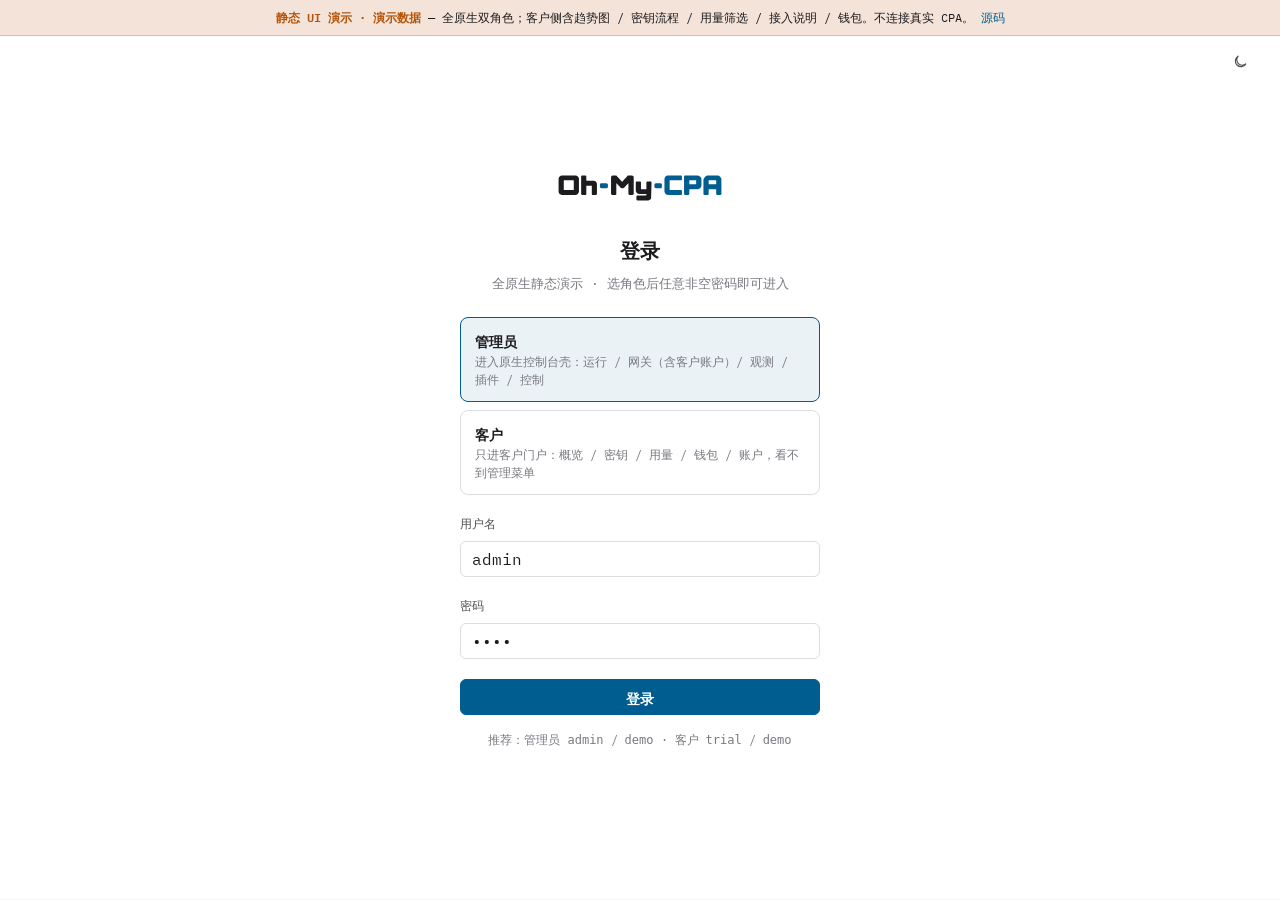
==== commit 87eafe9e: "docs(portal-demo): enrich customer portal with charts, keys, wallet Customer role now has 14-day tre" ====
--- a/docs/portal-demo/index.html
+++ b/docs/portal-demo/index.html
@@ -189,10 +189,46 @@
   .desktop-only { display:none!important; }
   .terminal-page { padding:24px 16px 40px; }
 }
+
+.filters { display:flex; flex-wrap:wrap; gap:8px; align-items:flex-end; margin-bottom:4px; }
+.filters .field { margin:0; min-width:140px; }
+.filters select,.filters input { width:100%; height:32px; padding:0 10px; border:1px solid var(--border); border-radius:var(--radius-control); background:var(--bg); }
+.chart-grid { display:grid; grid-template-columns:repeat(auto-fit,minmax(260px,1fr)); gap:16px; }
+.chart-card { border:1px solid var(--border); border-radius:var(--radius-lg); background:var(--bg); padding:16px 16px 12px; }
+.chart-card-head { display:flex; justify-content:space-between; align-items:baseline; margin-bottom:8px; gap:8px; }
+.chart-card-head h3 { margin:0; font-size:var(--text-md); font-weight:600; }
+.chart-card-head .chart-val { font-size:var(--text-lg); font-weight:600; font-variant-numeric:tabular-nums; }
+.chart-svg { width:100%; height:120px; display:block; }
+.chart-svg .grid-line { stroke:var(--border-soft); stroke-width:1; }
+.chart-svg .area { fill:color-mix(in srgb,var(--accent) 18%,transparent); }
+.chart-svg .line { fill:none; stroke:var(--accent); stroke-width:2; stroke-linecap:round; stroke-linejoin:round; }
+.chart-svg .dot { fill:var(--accent); }
+.chart-axis { display:flex; justify-content:space-between; color:var(--meta); font-size:var(--text-xs); margin-top:4px; }
+.howto { display:flex; flex-direction:column; gap:12px; }
+.howto-row { display:flex; flex-direction:column; gap:6px; }
+.howto-label { font-size:var(--text-sm); color:var(--muted); }
+.code-block { position:relative; padding:12px 14px; border-radius:var(--radius-md); border:1px solid var(--border); background:color-mix(in srgb,var(--fg) 4%,var(--bg)); font-family:var(--font-mono); font-size:var(--text-sm); overflow:auto; white-space:pre; line-height:1.55; }
+.code-block .copy-inline { position:absolute; top:8px; right:8px; }
+.wallet-balance { display:flex; align-items:flex-end; gap:12px; flex-wrap:wrap; }
+.wallet-balance .amt { font-size:28px; font-weight:700; font-variant-numeric:tabular-nums; letter-spacing:-.02em; }
+.wallet-balance .unit { color:var(--muted); font-size:var(--text-md); margin-bottom:4px; }
+.redeem-row { display:flex; gap:8px; flex-wrap:wrap; align-items:flex-end; }
+.redeem-row .field { flex:1; min-width:180px; margin:0; }
+.row-detail { background:color-mix(in srgb,var(--fg) 3%,transparent); }
+.row-detail td { padding:0 16px 14px !important; border-bottom:1px solid var(--border-soft); }
+.row-detail-inner { display:grid; grid-template-columns:repeat(auto-fit,minmax(160px,1fr)); gap:10px 20px; padding-top:4px; font-size:var(--text-sm); }
+.row-detail-inner dt { color:var(--muted); font-size:var(--text-xs); margin-bottom:2px; }
+.row-detail-inner dd { margin:0; font-weight:500; font-variant-numeric:tabular-nums; word-break:break-word; }
+.data-table tbody tr.clickable { cursor:pointer; }
+.data-table tbody tr.clickable.open td { background:color-mix(in srgb,var(--accent) 6%,transparent); }
+.toast { position:fixed; bottom:24px; left:50%; transform:translateX(-50%); z-index:60; padding:10px 16px; border-radius:var(--radius-md); background:var(--elevated); border:1px solid var(--border); box-shadow:var(--shadow-float); font-size:var(--text-md); }
+.modal.wide { width:min(560px,100%); }
+.secret.warn-once { border:1px solid color-mix(in srgb,var(--warn) 40%,transparent); background:color-mix(in srgb,var(--warn) 8%,transparent); }
+
 </style>
 </head>
 <body>
-<div class="banner"><strong>静态 UI 演示 · 演示数据</strong> — 全原生控制台 / 门户壳；权限不同。不连接真实 CPA。
+<div class="banner"><strong>静态 UI 演示 · 演示数据</strong> — 全原生双角色；客户侧含趋势图 / 密钥流程 / 用量筛选 / 接入说明 / 钱包。不连接真实 CPA。
 <a href="https://github.com/ibi6/oh-my-cpa/tree/feat/distribution-p1" target="_blank" rel="noopener">源码</a></div>
 <div id="app"></div>
 <script>
@@ -268,6 +304,7 @@
       { path: '/portal/usage', label: '使用记录', icon: 'hist' },
     ]},
     { group: '账户', items: [
+      { path: '/portal/wallet', label: '钱包', icon: 'dollar' },
       { path: '/portal/account', label: '账户', icon: 'account' },
     ]},
   ];
@@ -277,16 +314,22 @@
     { id: 2, username: 'acme', display: 'Acme Labs', status: 'active', keys: 4, req: 9204, cost: 412.08, last: '2026-10-22 13:02' },
     { id: 3, username: 'nova', display: 'Nova AI', status: 'disabled', keys: 0, req: 120, cost: 3.10, last: '2026-10-10 09:41' },
   ];
-  const portalKeys = [
+  let portalKeys = [
     { id: 1, name: '笔记本', prefix: 'sk-omc-RDkO', last4: 'yADn', state: 'active', requests: 1284, last_used: '2026-10-22 14:18', created: '2026-10-20 09:12' },
     { id: 2, name: 'CI', prefix: 'sk-omc-7pQm', last4: 'k2Lx', state: 'active', requests: 532, last_used: '2026-10-22 11:02', created: '2026-10-18 16:40' },
     { id: 3, name: '旧手机', prefix: 'sk-omc-ab12', last4: '9Zq1', state: 'revoked', requests: 88, last_used: '2026-10-12 08:21', created: '2026-09-30 10:00' },
   ];
-  const portalEvents = [
-    { time: '2026-10-22 14:18:02', key: '笔记本', model: 'claude-sonnet-4', result: '200', input: 4200, output: 910, latency: '1.8s', cost: 0.042 },
-    { time: '2026-10-22 14:12:41', key: 'CI', model: 'gpt-5', result: '200', input: 1800, output: 640, latency: '1.1s', cost: 0.021 },
-    { time: '2026-10-22 13:55:09', key: '笔记本', model: 'claude-sonnet-4', result: '失败 429', input: 0, output: 0, latency: '0.2s', cost: 0 },
-    { time: '2026-10-22 13:40:17', key: '笔记本', model: 'gemini-2.5-pro', result: '200', input: 2600, output: 720, latency: '2.4s', cost: 0.015 },
+  let portalEvents = [
+    { id: 1, time: '2026-10-22 14:18:02', key: '笔记本', model: 'claude-sonnet-4', ok: true, result: '200', input: 4200, output: 910, latency_ms: 1820, cost: 0.042, error: '' },
+    { id: 2, time: '2026-10-22 14:12:41', key: 'CI', model: 'gpt-5', ok: true, result: '200', input: 1800, output: 640, latency_ms: 1104, cost: 0.021, error: '' },
+    { id: 3, time: '2026-10-22 13:55:09', key: '笔记本', model: 'claude-sonnet-4', ok: false, result: '429', input: 0, output: 0, latency_ms: 210, cost: 0, error: 'rate_limit_exceeded: 上游限流，请稍后重试' },
+    { id: 4, time: '2026-10-22 13:40:17', key: '笔记本', model: 'gemini-2.5-pro', ok: true, result: '200', input: 2600, output: 720, latency_ms: 2410, cost: 0.015, error: '' },
+    { id: 5, time: '2026-10-22 12:08:33', key: 'CI', model: 'claude-sonnet-4', ok: true, result: '200', input: 3100, output: 880, latency_ms: 1560, cost: 0.031, error: '' },
+    { id: 6, time: '2026-10-22 11:02:11', key: 'CI', model: 'gpt-5', ok: false, result: '401', input: 0, output: 0, latency_ms: 88, cost: 0, error: 'invalid_api_key: 密钥已撤销或无效' },
+    { id: 7, time: '2026-10-21 22:14:55', key: '笔记本', model: 'gpt-5', ok: true, result: '200', input: 920, output: 410, latency_ms: 980, cost: 0.009, error: '' },
+    { id: 8, time: '2026-10-21 18:33:02', key: '笔记本', model: 'claude-sonnet-4', ok: false, result: '500', input: 1500, output: 0, latency_ms: 5200, cost: 0, error: 'upstream_error: provider timeout after 5s' },
+    { id: 9, time: '2026-10-21 09:41:18', key: '旧手机', model: 'gemini-2.5-pro', ok: true, result: '200', input: 1100, output: 300, latency_ms: 1320, cost: 0.006, error: '' },
+    { id: 10, time: '2026-10-20 16:05:44', key: 'CI', model: 'claude-sonnet-4', ok: true, result: '200', input: 5400, output: 1200, latency_ms: 2100, cost: 0.055, error: '' },
   ];
   const adminKeys = [
     { name: 'ops-main', mask: 'sk-ops-••••••a1', requests: 22010 },
@@ -294,10 +337,42 @@
     { name: 'portal:trial/笔记本', mask: 'sk-omc-RDkO…yADn', requests: 1284 },
   ];
 
+  // 近 14 日趋势（演示）
+  const dailyTrend = (() => {
+    const days = [];
+    const base = new Date('2026-10-22T00:00:00+08:00');
+    const reqs = [92, 110, 88, 125, 140, 98, 76, 155, 168, 132, 145, 170, 158, 181];
+    const toks = [1.8, 2.1, 1.6, 2.4, 2.9, 1.9, 1.4, 3.2, 3.5, 2.7, 3.0, 3.8, 3.4, 4.1]; // M
+    const costs = [3.2, 4.1, 2.9, 5.0, 6.2, 3.8, 2.5, 7.1, 7.8, 5.6, 6.4, 8.2, 7.4, 8.9];
+    for (let i = 13; i >= 0; i--) {
+      const d = new Date(base); d.setDate(base.getDate() - i);
+      const label = `${d.getMonth()+1}/${d.getDate()}`;
+      days.push({ label, requests: reqs[13-i], tokens_m: toks[13-i], cost: costs[13-i] });
+    }
+    return days;
+  })();
+
+  const GATEWAY_BASE = 'https://api.example.com/v1';
+  const DEMO_REDEEM_CODES = { 'OMC-DEMO-100': 100, 'TRY-ME-50': 50, 'WELCOME-20': 20 };
+
+  let walletBalance = 128.50;
+  let walletLedger = [
+    { time: '2026-10-22 10:02', type: 'redeem', label: '兑换码 OMC-DEMO-100', amount: 100.00, balance: 128.50 },
+    { time: '2026-10-21 18:33', type: 'usage', label: '用量扣费 · claude-sonnet-4', amount: -0.055, balance: 28.50 },
+    { time: '2026-10-20 16:05', type: 'usage', label: '用量扣费 · CI 批次', amount: -1.20, balance: 28.555 },
+    { time: '2026-10-18 09:00', type: 'grant', label: '试用赠送', amount: 30.00, balance: 29.755 },
+    { time: '2026-10-15 14:22', type: 'usage', label: '用量扣费', amount: -0.245, balance: -0.245 },
+  ];
+
   let loginRole = 'admin';
   let authError = '';
   let issuedSecret = null;
   let createOpen = false;
+  let revokeTarget = null;
+  let usageFilter = { key: '', model: '', result: '' };
+  let usageDetailId = null;
+  let toastMsg = '';
+  let redeemMsg = '';
   let mobileNavOpen = false;
   let collapsed = localStorage.getItem(COLLAPSE_KEY) === '1';
 
@@ -404,6 +479,8 @@
       </div>
       ${createOpen ? renderCreateModal() : ''}
       ${issuedSecret ? renderIssuedModal() : ''}
+      ${revokeTarget ? renderRevokeModal() : ''}
+      ${toastMsg ? `<div class="toast" role="status">${toastMsg}</div>` : ''}
     `;
     bindShell(auth);
   }
@@ -425,7 +502,7 @@
                 <div><b>管理员</b><span>进入原生控制台壳：运行 / 网关（含客户账户）/ 观测 / 插件 / 控制</span></div>
               </button>
               <button type="button" class="role-pick${loginRole==='customer'?' active':''}" data-role="customer">
-                <div><b>客户</b><span>只进客户门户：概览 / API 密钥 / 使用记录 / 账户，看不到管理菜单</span></div>
+                <div><b>客户</b><span>只进客户门户：概览 / 密钥 / 用量 / 钱包 / 账户，看不到管理菜单</span></div>
               </button>
             </div>
             <form id="login-form">
@@ -466,6 +543,7 @@
     if (auth.role === 'customer') {
       if (path.startsWith('/portal/keys')) return pagePortalKeys();
       if (path.startsWith('/portal/usage')) return pagePortalUsage();
+      if (path.startsWith('/portal/wallet')) return pagePortalWallet();
       if (path.startsWith('/portal/account')) return pagePortalAccount(auth);
       return pagePortalOverview(auth);
     }
@@ -598,18 +676,85 @@
       </dl></div>`;
   }
 
+  function sparkline(values, opts = {}) {
+    const w = 320, h = 120, padX = 4, padY = 10;
+    const max = Math.max(...values, 0.0001);
+    const min = Math.min(...values, 0);
+    const span = Math.max(max - min, max * 0.08, 0.0001);
+    const n = values.length;
+    const pts = values.map((v, i) => {
+      const x = padX + (n === 1 ? w/2 : (i / (n - 1)) * (w - padX * 2));
+      const y = h - padY - ((v - min) / span) * (h - padY * 2);
+      return [x, y];
+    });
+    const line = pts.map((p, i) => `${i ? 'L' : 'M'}${p[0].toFixed(1)},${p[1].toFixed(1)}`).join(' ');
+    const area = `${line} L${pts[pts.length-1][0].toFixed(1)},${h - padY} L${pts[0][0].toFixed(1)},${h - padY} Z`;
+    const last = pts[pts.length - 1];
+    return `<svg class="chart-svg" viewBox="0 0 ${w} ${h}" preserveAspectRatio="none" aria-hidden="true">
+      <line class="grid-line" x1="${padX}" y1="${h/2}" x2="${w-padX}" y2="${h/2}" />
+      <path class="area" d="${area}" />
+      <path class="line" d="${line}" />
+      <circle class="dot" cx="${last[0].toFixed(1)}" cy="${last[1].toFixed(1)}" r="3" />
+    </svg>`;
+  }
+
+  function keyStateTag(state) {
+    if (state === 'active') return '<span class="tag is-success is-small">可用</span>';
+    if (state === 'revoked') return '<span class="tag is-danger is-small">已撤销</span>';
+    return `<span class="tag is-small">${state}</span>`;
+  }
+
   function pagePortalOverview(auth) {
+    const reqTotal = dailyTrend.reduce((s, d) => s + d.requests, 0);
+    const tokTotal = dailyTrend.reduce((s, d) => s + d.tokens_m, 0);
+    const costTotal = dailyTrend.reduce((s, d) => s + d.cost, 0);
+    const curl = `curl ${GATEWAY_BASE}/chat/completions \\
+  -H "Authorization: Bearer sk-omc-••••" \\
+  -H "Content-Type: application/json" \\
+  -d '{"model":"claude-sonnet-4","messages":[{"role":"user","content":"hi"}]}'`;
     return `
       <div class="terminal-page-head"><div class="terminal-page-heading">
         <h1 class="terminal-title">${auth.display_name || auth.username}，你好</h1>
-        <p class="terminal-subtitle">你的 API 使用情况 · 演示数据</p>
+        <p class="terminal-subtitle">近 14 日用量趋势 · 演示数据</p>
       </div></div>
-      <div class="omc-notice">接入地址（演示）：<code class="mono">https://api.example.com/v1</code></div>
       <div class="stats">
-        <div class="stat-tile"><div class="stat-tile-label">近 30 天请求</div><div class="stat-tile-value">${fmt(1816)}</div><div class="stat-tile-meta">失败 23</div></div>
-        <div class="stat-tile"><div class="stat-tile-label">近 30 天 Token</div><div class="stat-tile-value">${fmtTokens(42580000)}</div></div>
-        <div class="stat-tile"><div class="stat-tile-label">近 30 天费用</div><div class="stat-tile-value">${fmtUSD(86.42)}</div></div>
-        <div class="stat-tile"><div class="stat-tile-label">最近 24 小时</div><div class="stat-tile-value">${fmt(96)}</div></div>
+        <div class="stat-tile"><div class="stat-tile-label">近 14 日请求</div><div class="stat-tile-value">${fmt(reqTotal)}</div><div class="stat-tile-meta">日均 ${fmt(Math.round(reqTotal/14))}</div></div>
+        <div class="stat-tile"><div class="stat-tile-label">近 14 日 Token</div><div class="stat-tile-value">${tokTotal.toFixed(1)}M</div><div class="stat-tile-meta">合计约 ${fmtTokens(tokTotal*1e6)}</div></div>
+        <div class="stat-tile"><div class="stat-tile-label">近 14 日费用</div><div class="stat-tile-value">${fmtUSD(costTotal)}</div><div class="stat-tile-meta">钱包余额 ${fmtUSD(walletBalance)}</div></div>
+        <div class="stat-tile"><div class="stat-tile-label">可用密钥</div><div class="stat-tile-value">${portalKeys.filter(k=>k.state==='active').length}</div><div class="stat-tile-meta">上限 5</div></div>
+      </div>
+      <div class="chart-grid">
+        <div class="chart-card">
+          <div class="chart-card-head"><h3>请求 / 日</h3><span class="chart-val">${fmt(dailyTrend.at(-1).requests)}</span></div>
+          ${sparkline(dailyTrend.map(d => d.requests))}
+          <div class="chart-axis"><span>${dailyTrend[0].label}</span><span>${dailyTrend.at(-1).label}</span></div>
+        </div>
+        <div class="chart-card">
+          <div class="chart-card-head"><h3>Token / 日</h3><span class="chart-val">${dailyTrend.at(-1).tokens_m.toFixed(1)}M</span></div>
+          ${sparkline(dailyTrend.map(d => d.tokens_m))}
+          <div class="chart-axis"><span>${dailyTrend[0].label}</span><span>${dailyTrend.at(-1).label}</span></div>
+        </div>
+        <div class="chart-card">
+          <div class="chart-card-head"><h3>费用 / 日</h3><span class="chart-val">${fmtUSD(dailyTrend.at(-1).cost)}</span></div>
+          ${sparkline(dailyTrend.map(d => d.cost))}
+          <div class="chart-axis"><span>${dailyTrend[0].label}</span><span>${dailyTrend.at(-1).label}</span></div>
+        </div>
+      </div>
+      <div class="panel howto">
+        <div class="panel-title">网关接入</div>
+        <div class="howto-row">
+          <div class="howto-label">Base URL</div>
+          <div class="code-block"><button type="button" class="btn btn-ghost btn-sm copy-inline" data-copy="${GATEWAY_BASE}">复制</button>${GATEWAY_BASE}</div>
+        </div>
+        <div class="howto-row">
+          <div class="howto-label">鉴权头</div>
+          <div class="code-block"><button type="button" class="btn btn-ghost btn-sm copy-inline" data-copy="Authorization: Bearer sk-omc-YOUR_KEY">复制</button>Authorization: Bearer sk-omc-&lt;your-key&gt;</div>
+        </div>
+        <div class="howto-row">
+          <div class="howto-label">示例请求</div>
+          <div class="code-block"><button type="button" class="btn btn-ghost btn-sm copy-inline" data-copy-id="curl-example">复制</button><span id="curl-example">${curl.replace(/</g,'&lt;')}</span></div>
+        </div>
+        <p class="footer-note" style="margin:0">在「API 密钥」创建后，把明文密钥填入 Bearer；OpenAI 兼容客户端将 base_url 设为上方地址即可。</p>
       </div>
       <div class="grid-two">
         <div class="panel"><div class="panel-title">按模型</div>
@@ -617,13 +762,15 @@
           <tbody>
             <tr><td class="mono">claude-sonnet-4</td><td class="num">980</td><td class="num">$52.10</td></tr>
             <tr><td class="mono">gpt-5</td><td class="num">610</td><td class="num">$28.40</td></tr>
+            <tr><td class="mono">gemini-2.5-pro</td><td class="num">226</td><td class="num">$5.92</td></tr>
           </tbody></table></div>
         </div>
         <div class="panel"><div class="panel-title">按密钥</div>
-          <div class="data-table"><table><thead><tr><th>密钥</th><th class="num">请求</th><th class="num">费用</th></tr></thead>
+          <div class="data-table"><table><thead><tr><th>密钥</th><th>状态</th><th class="num">请求</th><th class="num">费用</th></tr></thead>
           <tbody>
-            <tr><td>笔记本</td><td class="num">1284</td><td class="num">$61.20</td></tr>
-            <tr><td>CI</td><td class="num">532</td><td class="num">$25.22</td></tr>
+            <tr><td>笔记本</td><td>${keyStateTag('active')}</td><td class="num">1284</td><td class="num">$61.20</td></tr>
+            <tr><td>CI</td><td>${keyStateTag('active')}</td><td class="num">532</td><td class="num">$25.22</td></tr>
+            <tr><td>旧手机</td><td>${keyStateTag('revoked')}</td><td class="num">88</td><td class="num">$0.00</td></tr>
           </tbody></table></div>
         </div>
       </div>`;
@@ -635,38 +782,112 @@
       <div class="terminal-page-head">
         <div class="terminal-page-heading">
           <h1 class="terminal-title">API 密钥</h1>
-          <p class="terminal-subtitle">${active} / 5 个可用 · 演示数据</p>
-        </div>
-        <div class="terminal-page-actions"><button class="btn btn-primary" id="open-create" type="button">+ 创建密钥</button></div>
-      </div>
+          <p class="terminal-subtitle">${active} / 5 个可用 · 创建后明文只展示一次</p>
+        </div>
+        <div class="terminal-page-actions"><button class="btn btn-primary" id="open-create" type="button" ${active>=5?'disabled':''}>+ 创建密钥</button></div>
+      </div>
+      <div class="omc-notice is-warning">密钥明文仅在创建成功弹窗中出现一次，关闭后无法再查看，请立即复制保存。</div>
       <div class="data-table"><table>
-        <thead><tr><th>名称</th><th>密钥</th><th>状态</th><th class="num">请求</th><th>最近使用</th><th></th></tr></thead>
+        <thead><tr><th>名称</th><th>密钥</th><th>状态</th><th class="num">请求</th><th>最近使用</th><th>创建时间</th><th></th></tr></thead>
         <tbody>${portalKeys.map(k => `
           <tr>
-            <td>${k.name}</td><td class="mono">${k.prefix}…${k.last4}</td>
-            <td>${k.state==='active'?'<span class="tag is-success is-small">可用</span>':'<span class="tag is-small">已撤销</span>'}</td>
-            <td class="num">${fmt(k.requests)}</td><td>${k.last_used}</td>
-            <td>${k.state==='active'?`<button class="btn btn-danger btn-sm" data-revoke="${k.id}" type="button">撤销</button>`:''}</td>
+            <td>${k.name}</td>
+            <td class="mono">${k.prefix}…${k.last4}</td>
+            <td>${keyStateTag(k.state)}</td>
+            <td class="num">${fmt(k.requests)}</td>
+            <td>${k.last_used}</td>
+            <td>${k.created}</td>
+            <td>${k.state==='active'?`<button class="btn btn-danger btn-sm" data-revoke="${k.id}" type="button">撤销</button>`:'<span class="tag is-small">不可用</span>'}</td>
           </tr>`).join('')}</tbody>
       </table></div>
-      <p class="footer-note">真实环境会同步进 CPA；本页为静态演示。</p>`;
+      <p class="footer-note">真实环境会同步进 CPA access.api-keys；本页为静态演示。</p>`;
   }
 
   function pagePortalUsage() {
+    const keys = [...new Set(portalEvents.map(e => e.key))];
+    const models = [...new Set(portalEvents.map(e => e.model))];
+    let rows = portalEvents.slice();
+    if (usageFilter.key) rows = rows.filter(e => e.key === usageFilter.key);
+    if (usageFilter.model) rows = rows.filter(e => e.model === usageFilter.model);
+    if (usageFilter.result === 'ok') rows = rows.filter(e => e.ok);
+    if (usageFilter.result === 'fail') rows = rows.filter(e => !e.ok);
     return `
       <div class="terminal-page-head"><div class="terminal-page-heading">
         <h1 class="terminal-title">使用记录</h1>
-        <p class="terminal-subtitle">你的每一次请求 · 演示数据</p>
+        <p class="terminal-subtitle">按密钥 / 模型 / 成败筛选 · 点击行查看延迟与错误</p>
       </div></div>
+      <div class="filters">
+        <div class="field"><label>密钥</label>
+          <select id="flt-key"><option value="">全部</option>${keys.map(k=>`<option value="${k}" ${usageFilter.key===k?'selected':''}>${k}</option>`).join('')}</select>
+        </div>
+        <div class="field"><label>模型</label>
+          <select id="flt-model"><option value="">全部</option>${models.map(m=>`<option value="${m}" ${usageFilter.model===m?'selected':''}>${m}</option>`).join('')}</select>
+        </div>
+        <div class="field"><label>结果</label>
+          <select id="flt-result">
+            <option value="" ${!usageFilter.result?'selected':''}>全部</option>
+            <option value="ok" ${usageFilter.result==='ok'?'selected':''}>成功</option>
+            <option value="fail" ${usageFilter.result==='fail'?'selected':''}>失败</option>
+          </select>
+        </div>
+        <button class="btn btn-ghost btn-sm" id="flt-reset" type="button">重置</button>
+      </div>
       <div class="data-table"><table>
         <thead><tr><th>时间</th><th>密钥</th><th>模型</th><th>结果</th><th class="num">输入</th><th class="num">输出</th><th class="num">费用</th></tr></thead>
-        <tbody>${portalEvents.map(e => `
-          <tr>
+        <tbody>${rows.length ? rows.map(e => `
+          <tr class="clickable${usageDetailId===e.id?' open':''}" data-usage-row="${e.id}">
             <td>${e.time}</td><td>${e.key}</td><td class="mono">${e.model}</td>
-            <td>${String(e.result).startsWith('失败')?'<span class="tag is-danger is-small">'+e.result+'</span>':'<span class="tag is-success is-small">'+e.result+'</span>'}</td>
+            <td>${e.ok?'<span class="tag is-success is-small">'+e.result+'</span>':'<span class="tag is-danger is-small">'+e.result+'</span>'}</td>
             <td class="num">${fmt(e.input)}</td><td class="num">${fmt(e.output)}</td><td class="num">${fmtUSD(e.cost)}</td>
-          </tr>`).join('')}</tbody>
+          </tr>
+          ${usageDetailId===e.id ? `
+          <tr class="row-detail"><td colspan="7"><div class="row-detail-inner">
+            <div><dt>延迟</dt><dd>${(e.latency_ms/1000).toFixed(2)}s（${fmt(e.latency_ms)} ms）</dd></div>
+            <div><dt>HTTP / 状态</dt><dd>${e.result}${e.ok?' · 成功':' · 失败'}</dd></div>
+            <div><dt>Token</dt><dd>输入 ${fmt(e.input)} · 输出 ${fmt(e.output)}</dd></div>
+            <div><dt>费用</dt><dd>${fmtUSD(e.cost)}</dd></div>
+            <div style="grid-column:1/-1"><dt>错误信息</dt><dd>${e.error ? `<span class="mono" style="color:var(--danger)">${e.error}</span>` : '<span style="color:var(--muted)">—</span>'}</dd></div>
+          </div></td></tr>` : ''}
+        `).join('') : `<tr><td colspan="7" style="color:var(--muted);text-align:center">没有匹配的记录</td></tr>`}</tbody>
       </table></div>`;
+  }
+
+  function pagePortalWallet() {
+    return `
+      <div class="terminal-page-head"><div class="terminal-page-heading">
+        <h1 class="terminal-title">钱包</h1>
+        <p class="terminal-subtitle">余额 · 兑换码 · 流水 · 全部为演示数据</p>
+      </div></div>
+      <div class="grid-two">
+        <div class="panel">
+          <div class="panel-title">当前余额</div>
+          <div class="wallet-balance"><span class="amt">${fmtUSD(walletBalance)}</span><span class="unit">USD · 演示</span></div>
+          <p class="footer-note">用量成功后从余额扣减；余额不足时上游请求会被拒绝（产品行为示意）。</p>
+        </div>
+        <div class="panel">
+          <div class="panel-title">兑换码充值</div>
+          <div class="redeem-row">
+            <div class="field"><label>兑换码</label><input id="redeem-code" placeholder="例如 OMC-DEMO-100" autocomplete="off" /></div>
+            <button class="btn btn-primary" id="do-redeem" type="button">兑换</button>
+          </div>
+          ${redeemMsg ? `<div class="omc-notice" style="margin-top:12px">${redeemMsg}</div>` : `<p class="footer-note">试用码：<code class="mono">OMC-DEMO-100</code>、<code class="mono">TRY-ME-50</code>、<code class="mono">WELCOME-20</code></p>`}
+        </div>
+      </div>
+      <div class="panel" style="padding:0;overflow:hidden">
+        <div class="panel-title" style="padding:16px 20px 0">流水</div>
+        <div class="data-table" style="border:0;border-radius:0">
+          <table>
+            <thead><tr><th>时间</th><th>类型</th><th>说明</th><th class="num">变动</th><th class="num">余额</th></tr></thead>
+            <tbody>${walletLedger.map(r => {
+              const typeTag = r.type==='redeem' ? '<span class="tag is-accent is-small">兑换</span>'
+                : r.type==='grant' ? '<span class="tag is-success is-small">赠送</span>'
+                : '<span class="tag is-small">用量</span>';
+              const amt = r.amount >= 0 ? `<span style="color:var(--success)">+${fmtUSD(r.amount)}</span>` : `<span style="color:var(--danger)">${fmtUSD(r.amount)}</span>`;
+              return `<tr><td>${r.time}</td><td>${typeTag}</td><td>${r.label}</td><td class="num">${amt}</td><td class="num">${fmtUSD(r.balance)}</td></tr>`;
+            }).join('')}</tbody>
+          </table>
+        </div>
+      </div>`;
   }
 
   function pagePortalAccount(auth) {
@@ -680,6 +901,7 @@
           <dl class="fact-list">
             <div class="fact-list-row"><dt>用户名</dt><dd class="mono">${auth.username}</dd></div>
             <div class="fact-list-row"><dt>显示名称</dt><dd>${auth.display_name || '—'}</dd></div>
+            <div class="fact-list-row"><dt>钱包余额</dt><dd><a href="#/portal/wallet">${fmtUSD(walletBalance)}</a></dd></div>
           </dl>
         </div>
         <div class="panel"><div class="panel-title">修改密码</div>
@@ -691,16 +913,54 @@
   }
 
   function renderCreateModal() {
-    return `<div class="modal-backdrop"><div class="modal"><h3>创建密钥</h3><p>完整密钥只展示一次。</p>
-      <div class="field"><label>名称</label><input id="new-key-name" value="演示密钥" /></div>
-      <div class="modal-actions"><button class="btn btn-ghost" id="cancel-create" type="button">取消</button>
-      <button class="btn btn-primary" id="confirm-create" type="button">创建</button></div></div></div>`;
-  }
+    return `<div class="modal-backdrop" data-backdrop="create"><div class="modal" role="dialog" aria-modal="true">
+      <h3>创建密钥</h3>
+      <p>创建成功后会弹出<strong>一次性明文</strong>，请立即复制；关闭后无法再查看。</p>
+      <div class="field"><label>名称</label><input id="new-key-name" value="演示密钥" maxlength="40" /></div>
+      <div class="modal-actions">
+        <button class="btn btn-ghost" id="cancel-create" type="button">取消</button>
+        <button class="btn btn-primary" id="confirm-create" type="button">创建</button>
+      </div>
+    </div></div>`;
+  }
+
   function renderIssuedModal() {
-    return `<div class="modal-backdrop"><div class="modal"><h3>密钥已创建</h3>
-      <p>请立即复制保存。<strong>（演示值）</strong></p>
-      <div class="secret"><span>${issuedSecret}</span><button class="btn btn-ghost btn-sm" id="copy-secret" type="button">复制</button></div>
-      <div class="modal-actions"><button class="btn btn-primary" id="close-issued" type="button">我已保存</button></div></div></div>`;
+    return `<div class="modal-backdrop" data-backdrop="issued"><div class="modal wide" role="dialog" aria-modal="true">
+      <h3>密钥已创建</h3>
+      <p>这是<strong>唯一</strong>一次展示明文。复制后请妥善保存。（演示值）</p>
+      <div class="secret warn-once"><span id="issued-text">${issuedSecret}</span>
+        <button class="btn btn-primary btn-sm" id="copy-secret" type="button">复制</button>
+      </div>
+      <div class="modal-actions"><button class="btn btn-primary" id="close-issued" type="button">我已保存</button></div>
+    </div></div>`;
+  }
+
+  function renderRevokeModal() {
+    const k = revokeTarget;
+    return `<div class="modal-backdrop" data-backdrop="revoke"><div class="modal" role="dialog" aria-modal="true">
+      <h3>撤销密钥</h3>
+      <p>确认撤销「<strong>${k.name}</strong>」（<span class="mono">${k.prefix}…${k.last4}</span>）？撤销后立即失效，不可恢复。</p>
+      <div class="modal-actions">
+        <button class="btn btn-ghost" id="cancel-revoke" type="button">取消</button>
+        <button class="btn btn-danger" id="confirm-revoke" type="button">确认撤销</button>
+      </div>
+    </div></div>`;
+  }
+
+  function showToast(msg) {
+    toastMsg = msg;
+    render();
+    setTimeout(() => { if (toastMsg === msg) { toastMsg = ''; render(); } }, 1800);
+  }
+
+  function copyText(str) {
+    return navigator.clipboard.writeText(str).then(() => true).catch(() => {
+      try {
+        const ta = document.createElement('textarea');
+        ta.value = str; document.body.appendChild(ta); ta.select();
+        document.execCommand('copy'); ta.remove(); return true;
+      } catch { return false; }
+    });
   }
 
   function bindShell(auth) {
@@ -708,29 +968,106 @@
       mobileNavOpen = false; navigate(btn.getAttribute('data-nav'));
     }));
     document.getElementById('brand-home')?.addEventListener('click', () => { mobileNavOpen = false; navigate(homePath(auth)); });
-    document.getElementById('sign-out')?.addEventListener('click', () => { saveAuth(null); issuedSecret=null; createOpen=false; mobileNavOpen=false; navigate('/login'); });
-    document.getElementById('toggle-collapse')?.addEventListener('click', () => { collapsed=!collapsed; localStorage.setItem(COLLAPSE_KEY, collapsed?'1':'0'); render(); });
+    document.getElementById('sign-out')?.addEventListener('click', () => {
+      saveAuth(null); issuedSecret=null; createOpen=false; revokeTarget=null; mobileNavOpen=false; navigate('/login');
+    });
+    document.getElementById('toggle-collapse')?.addEventListener('click', () => {
+      collapsed=!collapsed; localStorage.setItem(COLLAPSE_KEY, collapsed?'1':'0'); render();
+    });
     document.getElementById('open-mobile-nav')?.addEventListener('click', () => { mobileNavOpen=true; render(); });
     document.getElementById('mobile-mask')?.addEventListener('click', () => { mobileNavOpen=false; render(); });
-    document.getElementById('toggle-theme')?.addEventListener('click', () => { setTheme(themeMode()==='dark'?'light':'dark'); render(); });
+    document.getElementById('toggle-theme')?.addEventListener('click', () => {
+      setTheme(themeMode()==='dark'?'light':'dark'); render();
+    });
+
+    // Keys: create → issued → copy → revoke confirm
     document.getElementById('open-create')?.addEventListener('click', () => { createOpen=true; render(); });
     document.getElementById('cancel-create')?.addEventListener('click', () => { createOpen=false; render(); });
     document.getElementById('confirm-create')?.addEventListener('click', () => {
       const name = document.getElementById('new-key-name')?.value?.trim() || '演示密钥';
-      const rand = Math.random().toString(36).slice(2,12);
-      issuedSecret = 'sk-omc-DEMO' + rand + 'DEMO';
-      portalKeys.unshift({ id: Date.now(), name, prefix: issuedSecret.slice(0,12), last4: issuedSecret.slice(-4), state: 'active', requests: 0, last_used: '—', created: new Date().toISOString().slice(0,16).replace('T',' ') });
-      createOpen=false; render();
+      if (portalKeys.filter(k => k.state === 'active').length >= 5) {
+        showToast('已达可用密钥上限（5）'); return;
+      }
+      const rand = Math.random().toString(36).slice(2, 14);
+      issuedSecret = 'sk-omc-DEMO' + rand + 'X';
+      const now = new Date();
+      const stamp = `${now.getFullYear()}-${String(now.getMonth()+1).padStart(2,'0')}-${String(now.getDate()).padStart(2,'0')} ${String(now.getHours()).padStart(2,'0')}:${String(now.getMinutes()).padStart(2,'0')}`;
+      portalKeys.unshift({
+        id: Date.now(), name,
+        prefix: issuedSecret.slice(0, 12), last4: issuedSecret.slice(-4),
+        state: 'active', requests: 0, last_used: '—', created: stamp,
+      });
+      createOpen = false; render();
     });
     document.getElementById('close-issued')?.addEventListener('click', () => { issuedSecret=null; render(); });
-    document.getElementById('copy-secret')?.addEventListener('click', async () => { try { await navigator.clipboard.writeText(issuedSecret); } catch {} });
+    document.getElementById('copy-secret')?.addEventListener('click', async () => {
+      const ok = await copyText(issuedSecret || '');
+      showToast(ok ? '已复制到剪贴板' : '复制失败，请手动选择');
+    });
     document.querySelectorAll('[data-revoke]').forEach(btn => btn.addEventListener('click', () => {
       const id = Number(btn.getAttribute('data-revoke'));
-      const k = portalKeys.find(x => x.id === id);
-      if (k && confirm(`撤销「${k.name}」？（演示）`)) { k.state='revoked'; render(); }
+      revokeTarget = portalKeys.find(x => x.id === id) || null;
+      render();
     }));
-    document.getElementById('fake-password')?.addEventListener('click', () => alert('静态演示，不会修改密码。'));
-    document.getElementById('fake-create-customer')?.addEventListener('click', () => alert('静态演示：真实产品里这里会打开创建客户表单。'));
+    document.getElementById('cancel-revoke')?.addEventListener('click', () => { revokeTarget=null; render(); });
+    document.getElementById('confirm-revoke')?.addEventListener('click', () => {
+      if (revokeTarget) {
+        const k = portalKeys.find(x => x.id === revokeTarget.id);
+        if (k) k.state = 'revoked';
+        showToast(`已撤销「${revokeTarget.name}」`);
+        revokeTarget = null;
+      } else render();
+    });
+
+    // Usage filters + row detail
+    const applyFlt = () => {
+      usageFilter = {
+        key: document.getElementById('flt-key')?.value || '',
+        model: document.getElementById('flt-model')?.value || '',
+        result: document.getElementById('flt-result')?.value || '',
+      };
+      usageDetailId = null;
+      render();
+    };
+    document.getElementById('flt-key')?.addEventListener('change', applyFlt);
+    document.getElementById('flt-model')?.addEventListener('change', applyFlt);
+    document.getElementById('flt-result')?.addEventListener('change', applyFlt);
+    document.getElementById('flt-reset')?.addEventListener('click', () => {
+      usageFilter = { key: '', model: '', result: '' }; usageDetailId = null; render();
+    });
+    document.querySelectorAll('[data-usage-row]').forEach(tr => tr.addEventListener('click', () => {
+      const id = Number(tr.getAttribute('data-usage-row'));
+      usageDetailId = usageDetailId === id ? null : id;
+      render();
+    }));
+
+    // Wallet redeem
+    document.getElementById('do-redeem')?.addEventListener('click', () => {
+      const raw = (document.getElementById('redeem-code')?.value || '').trim().toUpperCase();
+      if (!raw) { redeemMsg = '请输入兑换码'; render(); return; }
+      const amt = DEMO_REDEEM_CODES[raw];
+      if (!amt) { redeemMsg = `无效兑换码「${raw}」（演示）`; render(); return; }
+      walletBalance = Math.round((walletBalance + amt) * 100) / 100;
+      const now = new Date();
+      const stamp = `${now.getFullYear()}-${String(now.getMonth()+1).padStart(2,'0')}-${String(now.getDate()).padStart(2,'0')} ${String(now.getHours()).padStart(2,'0')}:${String(now.getMinutes()).padStart(2,'0')}`;
+      walletLedger.unshift({ time: stamp, type: 'redeem', label: `兑换码 ${raw}`, amount: amt, balance: walletBalance });
+      redeemMsg = `兑换成功，到账 ${fmtUSD(amt)}`;
+      showToast(`余额 +${fmtUSD(amt)}`);
+    });
+
+    // Copy helpers (gateway howto)
+    document.querySelectorAll('[data-copy]').forEach(btn => btn.addEventListener('click', async () => {
+      const ok = await copyText(btn.getAttribute('data-copy') || '');
+      showToast(ok ? '已复制' : '复制失败');
+    }));
+    document.querySelectorAll('[data-copy-id]').forEach(btn => btn.addEventListener('click', async () => {
+      const el = document.getElementById(btn.getAttribute('data-copy-id'));
+      const ok = await copyText(el?.textContent || '');
+      showToast(ok ? '已复制' : '复制失败');
+    }));
+
+    document.getElementById('fake-password')?.addEventListener('click', () => showToast('静态演示，不会修改密码'));
+    document.getElementById('fake-create-customer')?.addEventListener('click', () => showToast('静态演示：真实产品会打开创建客户表单'));
   }
 
   window.addEventListener('hashchange', render);
